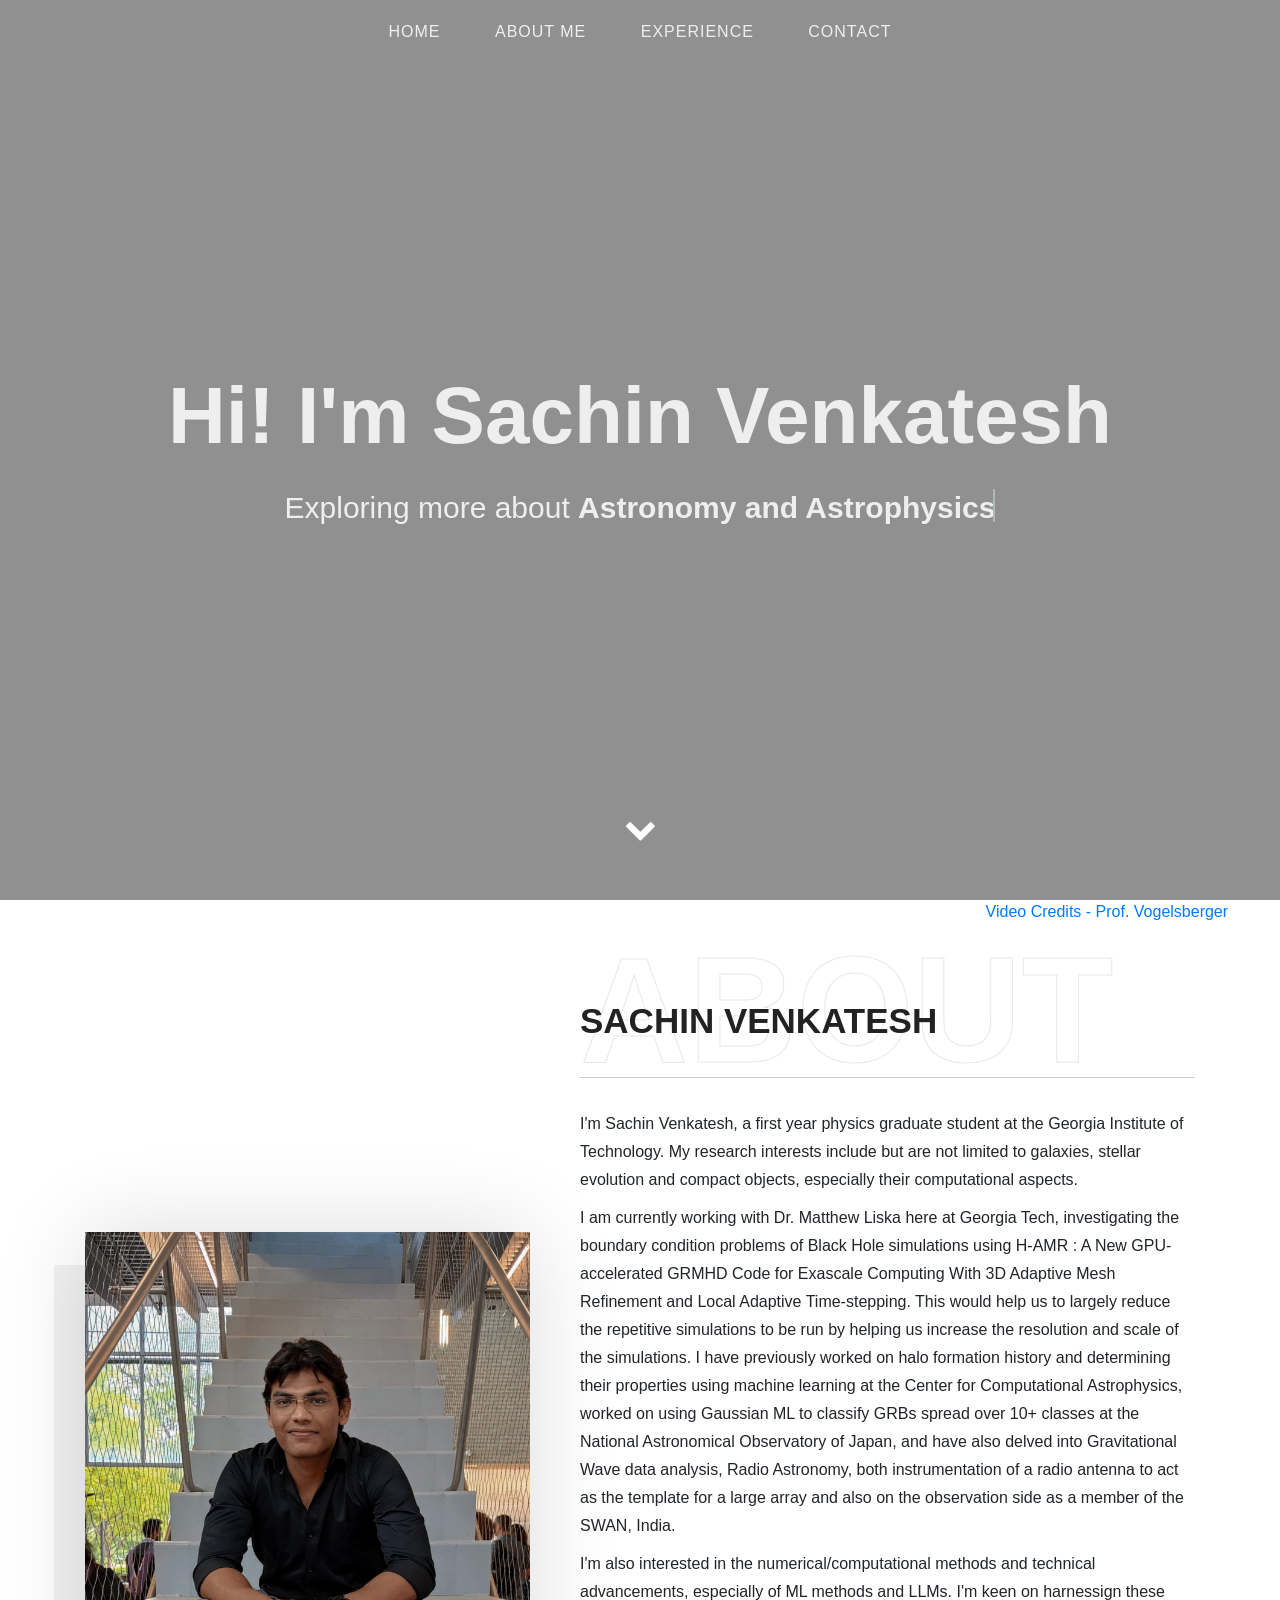
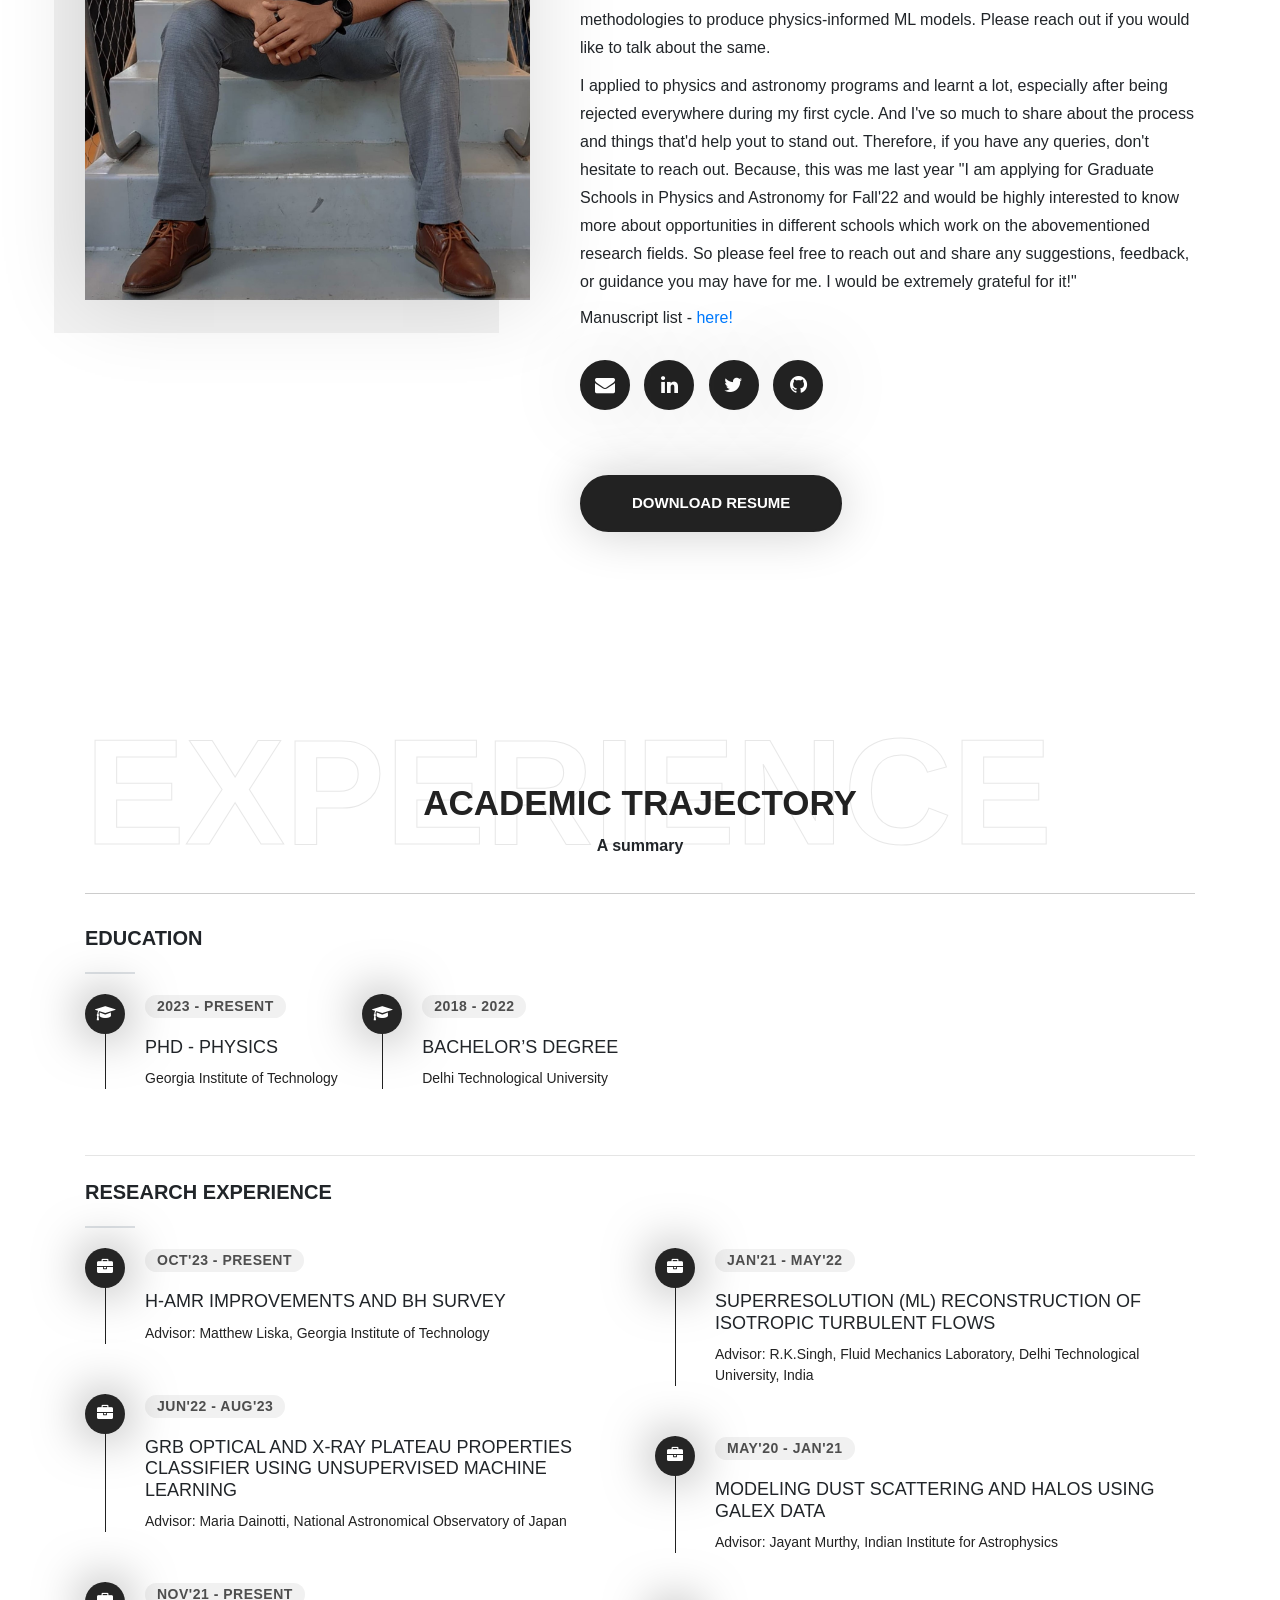
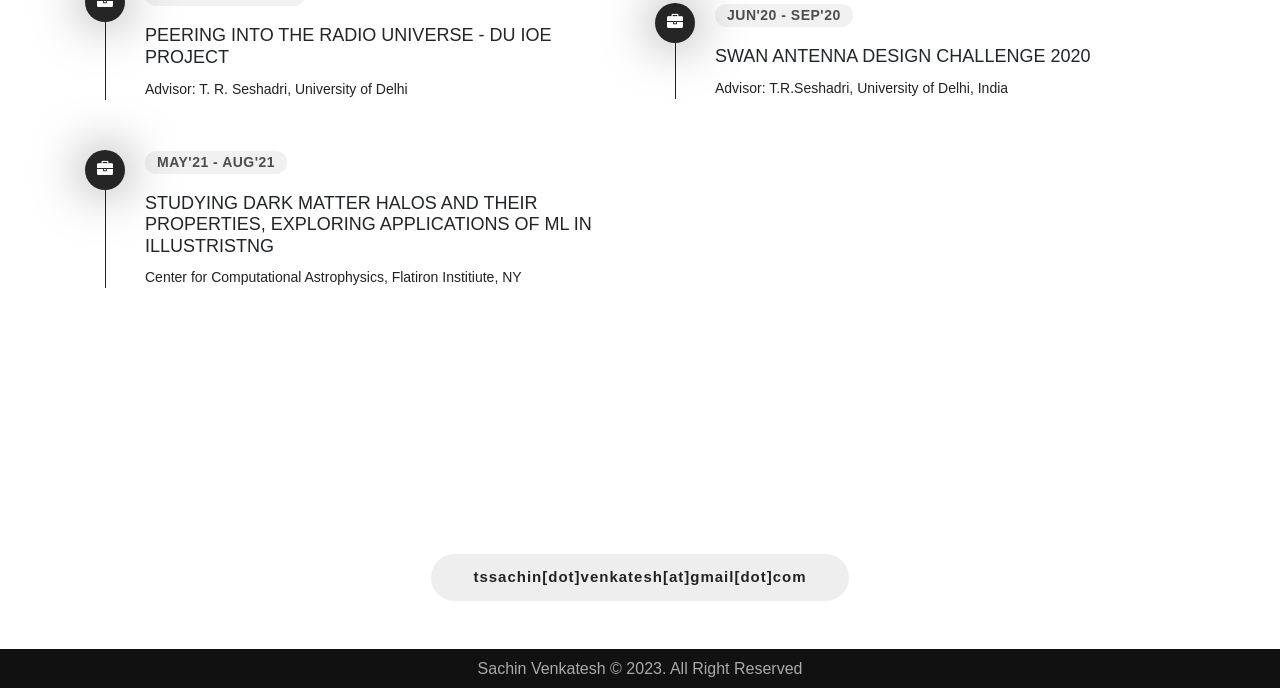
==== index.html @ 9765e3bc "Update index.html" ====
<!DOCTYPE html>
<html>

<head>
    <title>Sachin Venkatesh</title>
    <meta charset="UTF-8">
    <meta name="description" content="">
    <meta name="keywords" content="">
    <meta name="viewport" content="width=device-width, initial-scale=1">

    <!-- Latest compiled and minified CSS -->
    <link rel="stylesheet" href="https://maxcdn.bootstrapcdn.com/bootstrap/4.3.1/css/bootstrap.min.css">

    <!--font-awasome-->
    <link rel="stylesheet" href="https://use.fontawesome.com/releases/v5.2.0/css/all.css">
    <link rel="stylesheet" href="https://cdnjs.cloudflare.com/ajax/libs/font-awesome/4.2.0/css/font-awesome.min.css">


    <!--custom css-->
    <link href="css/style.css" rel="stylesheet" type="text/css">

    <!-- jQuery library -->
    <script src="https://ajax.googleapis.com/ajax/libs/jquery/3.4.1/jquery.min.js"></script>

    <!-- Popper JS -->
    <script src="https://cdnjs.cloudflare.com/ajax/libs/popper.js/1.14.7/umd/popper.min.js"></script>

    <!-- Latest compiled JavaScript -->
    <script src="https://maxcdn.bootstrapcdn.com/bootstrap/4.3.1/js/bootstrap.min.js"></script>
    
    <!-- Youtube Video Background -->
    <link rel="stylesheet" type="text/css" href="jquery.mb.YTPlayer/css/jquery.mb.YTPlayer.min.css" />

    <!--headline js-->
    <script src="js/animated-headline.js"></script>

    <script>
        $(document).ready(function() {
            $(".site-nav-icon").click(function() {
                $(".mob-menu ul").toggle("slow");
            });
        });
    </script>

</head>





<body>


    <!--Home Section Start-->
    <video autoplay loop muted style="position: absolute;height: 100vh;width: 100%;z-index: -100;top: 0%;left: 0%;object-fit: fill;">
        <source src="images/Illustris Simulation of the Universe (w_ music).mp4" type="video/mp4">
        Your browser does not support the video tag.
      </video> 
    <div class="overlay" style="position: absolute;top: 100%;left: 77%">
        <p><a target="_blank" href="https://www.youtube.com/watch?v=NjSFR40SY58&ab_channel=MarkVogelsberger">Video Credits - Prof. Vogelsberger</a></p>
    </div>    
    <section id="home" class="banner">
        <!-- <ul class="circles">
            <li></li>
            <li></li>
            <li></li>
            <li></li>
            <li></li>
            <li></li>
            <li></li>
            <li></li>
            <li></li>
            <li></li>
        </ul> -->


        <div class="container">
            <!--start mobile header-->
                <a class="site-nav-icon"> <i class="fa fa-bars" aria-hidden="true"></i> </a>
                <div class="mob-menu">
                    <ul class="mob-dropmenu">
                        <li> <a href="#">Home</a></li>
                        <li><a href="#about-me">About Me</a></li>
                        <li><a href="#experience">Experience</a></li>
                        <li><a href="#research">Research</a></li>
                        <li><a href="#contact">Contact</a></li>
                    </ul>
                </div>
            <!-- end mobile header -->
            <div class="header-menu">
                <div class="row">
                    <div class="col-md-12">
                        <div class="head-link">
                            <a href="#">Home</a>
                            <a href="#about-me">About Me</a>
                            <a href="#experience">Experience</a>
                            <a href="#contact">Contact</a>
                        </div>
                    </div>
                </div>
            </div>
            <!--Banner Content-->
            <div class="banner-caption">
                <h1>Hi! I'm Sachin Venkatesh</h1>
                <p class="cd-headline clip mt-30">
                    <!-- <span>Lorem Ipsum is simply dummy text of the.</span><br> -->
                    <span class="blc">Exploring more about</span>
                    <span class="cd-words-wrapper">
                        <b class="is-visible">Astronomy and Astrophysics</b>
                        <b>Galaxy Formation and Evolution </b>
                        <b>Stellar nucleosynthesis </b>
                        <b>Machine Learning </b>
                    </span>
                </p>
            </div>
            <div class="arrow bounce">
                <a class="fa fa-chevron-down fa-2x" href="#about-me" data-scroll-nav="1"></a>
            </div>
        </div>

    </section>
    <!--Home Section End-->









    <!--About Section Start-->
    <section class="about" id="about-me">
        <div class="container">
            <div class="row align-items-center">
                <div class="col-lg-5 col-md-6">
                    <!--About Image-->
                    <div class="about-img">
                        <img src="images/sachin.jpeg" alt="Sachin">
                    </div>
                </div>
                <div class="col-lg-7 col-md-6">
                    <!--About Content-->
                    <div class="about-content">

                        <div class="name">
                            <h3>Sachin venkatesh<span class="bg">About</span></h3>
                        </div>
                        <div class="text">
                            <p>I'm Sachin Venkatesh, a first year physics graduate student at the Georgia Institute of Technology. My research interests include but are not limited to galaxies, stellar evolution and
                                compact objects, especially their computational aspects.</p>
                            <p>I am currently working with Dr. Matthew Liska here at Georgia Tech, investigating the boundary condition problems of Black Hole simulations using H-AMR : A New GPU-accelerated GRMHD Code for Exascale Computing With 3D Adaptive Mesh Refinement and Local Adaptive Time-stepping.
                                This would help us to largely reduce the repetitive simulations to be run by helping us increase the resolution and scale of the simulations. I have previously worked on halo formation history and determining their properties using machine learning at the Center for Computational 
                                Astrophysics, worked on using Gaussian ML to classify GRBs spread over 10+ classes at the National Astronomical Observatory of Japan, and have also delved into Gravitational Wave data analysis, Radio Astronomy, both instrumentation of a radio antenna to act as
                                the template for a large array and also on the observation side as a member of the SWAN, India.
                            </a> </p>
                            <p>
                                I'm also interested in the numerical/computational methods and technical advancements, especially of ML methods and LLMs. I'm keen on harnessign these methodologies to produce physics-informed 
                                ML models. Please reach out if you would like to talk about the same.
                            </p>
                            <p>
                                I applied to physics and astronomy programs and learnt a lot, especially after being rejected everywhere during my first cycle. And I've so much to share 
                                about the process and things that'd help yout to stand out. Therefore, if you have any queries, don't hesitate to reach out. Because, this was me last year
                                "I am applying for Graduate Schools in Physics and Astronomy for Fall'22 and would be highly interested to know more about
                                opportunities in different schools which work on the abovementioned research fields. So please feel free to reach out and share
                                any suggestions, feedback, or guidance you may have for me. I would be extremely grateful for it!"
                            </p>
                            </p>
                               Manuscript list - <a target="_blank" href="https://ui.adsabs.harvard.edu/search/q=author%3A%22Sachin%20Venkatesh%2C%20T.%20S.%22&sort=date%20desc%2C%20bibcode%20desc&p_=0">
                                    here! </a>
                            </p>
                        </div>

                        <!--About Social Icons-->
                        <div class="social-icons">
                            <a target="_blank" href="mailto:tssachin.venkatesh@gmail.com"><i class="fa fa-envelope"></i></a>
                            <a target="_blank" href="https://www.linkedin.com/in/sachin-venkatesh/"><i class="fa fa-linkedin"></i></a>
                            <a target="_blank" href="https://twitter.com/centarsirius"><i class="fa fa-twitter"></i></a>
                            <a target="_blank" href="https://github.com/centarsirius"><i class="fa fa-github"></i></a>
                        </div>
                        <span class="about-button">
                            <a class="main-btn" href="cv/Sachin_GT_resume.pdf" target="_blank">Download Resume</a>
                        </span>
                    </div>
                </div>
            </div>
        </div>
    </section>
    <!--About Section End-->










    <!---------------START My Resume---------------->
    <section class="resume" id="experience">
        <div class="container">
            <div class="row">
                <div class="col-12 text-center">
                    <div class="name">
                        <h3>Academic trajectory<span class="bg">EXPERIENCE</span></h3>
                        <span>A summary</span>
                    </div>
                </div>
                <div class="col-lg-12">
                    <div class="resume-box">
                        <h2>EDUCATION</h2>
                        <span class="border"></span>
                        <ul>
                             <li>
                                <div class="icon">
                                    <i class="fa fa-graduation-cap"></i>
                                </div>
                                <span class="time open-sans-font text-uppercase">2023 - Present</span>
                                <h5 class="poppins-font text-uppercase">PhD - Physics
                                    <!-- <span class="place open-sans-font">Videohive</span> -->
                                </h5>
                                <p class="open-sans-font"> Georgia Institute of Technology
                                </p>    
                             </li>
                             <li>                                 
                                <div class="icon">
                                    <i class="fa fa-graduation-cap"></i>
                                </div>
                                <span class="time open-sans-font text-uppercase">2018 - 2022</span>
                                <h5 class="poppins-font text-uppercase">Bachelor’s Degree
                                    <!-- <span class="place open-sans-font">Videohive</span> -->
                                </h5>
                                <p class="open-sans-font"> Delhi Technological University
                                </p>
                            </li>
                        </ul>
                    </div>
                </div>

                <div class="col-lg-12">
                    <hr>
                    <div class="resume-box mt-4">
                        <h2>RESEARCH EXPERIENCE</h2>
                        <span class="border"></span>
                        <div class="row">
                            <div class="col-md-6">
                                <ul>
                                    <li>
                                        <div class="icon">
                                            <i class="fa fa-briefcase"></i>
                                        </div>
                                        <span class="time open-sans-font text-uppercase">Oct'23 - Present </span>
                                        <h5 class="poppins-font text-uppercase"> H-AMR improvements and BH survey
                                        </h5>
                                        <p class="open-sans-font">Advisor: Matthew Liska, Georgia Institute of Technology
                                        </p>
                                    </li>
                                    <li>
                                        <div class="icon">
                                            <i class="fa fa-briefcase"></i>
                                        </div>
                                        <span class="time open-sans-font text-uppercase">Jun'22 - Aug'23 </span>
                                        <h5 class="poppins-font text-uppercase">GRB Optical and X-ray Plateau Properties Classifier Using Unsupervised Machine Learning
                                        </h5>
                                        <p class="open-sans-font">Advisor: Maria Dainotti, National Astronomical Observatory of Japan
                                        </p>
                                    </li>
                                    <li>
                                        <div class="icon">
                                            <i class="fa fa-briefcase"></i>
                                        </div>
                                        <span class="time open-sans-font text-uppercase">Nov'21 - Present </span>
                                        <h5 class="poppins-font text-uppercase">Peering into the Radio Universe - DU IoE project 
                                        </h5>
                                        <p class="open-sans-font">Advisor: T. R. Seshadri, University of Delhi 
                                        </p>
                                    </li>                                                                    
                                    <li>                                        
                                        <div class="icon">
                                            <i class="fa fa-briefcase"></i>
                                        </div>
                                        <span class="time open-sans-font text-uppercase">May'21 - Aug'21 </span>
                                        <h5 class="poppins-font text-uppercase">Studying dark matter halos and their properties, exploring applications of ML in IllustrisTNG
                                        </h5>
                                        <p class="open-sans-font">Center for Computational Astrophysics, Flatiron Institiute, NY    
                                        </p>
                                    </li>                                  
                            </div>
                            <div class="col-md-6">
                                <ul>
                                    <li>
                                        <div class="icon">
                                            <i class="fa fa-briefcase"></i>
                                        </div>
                                        <span class="time open-sans-font text-uppercase">Jan'21 - May'22
                                        </span>
                                        <h5 class="poppins-font text-uppercase">Superresolution (ML) reconstruction of Isotropic turbulent flows
                                        </h5>
                                        <p class="open-sans-font">Advisor: R.K.Singh, Fluid Mechanics Laboratory, Delhi Technological University, India
                                        </p>
                                    </li>                                      
                                    <li>
                                        <div class="icon">
                                            <i class="fa fa-briefcase"></i>
                                        </div>
                                        <span class="time open-sans-font text-uppercase">May'20 - Jan'21
                                        </span>
                                        <h5 class="poppins-font text-uppercase">Modeling dust scattering and halos using GALEX data
                                        </h5>
                                        <p class="open-sans-font">Advisor: Jayant Murthy, Indian Institute for Astrophysics
                                        </p>
                                    </li>
                                    <li>
                                        <div class="icon">
                                            <i class="fa fa-briefcase"></i>
                                        </div>
                                        <span class="time open-sans-font text-uppercase">Jun'20 - Sep'20

                                        </span>
                                        <h5 class="poppins-font text-uppercase">SWAN Antenna Design Challenge 2020
                                        </h5>
                                        <p class="open-sans-font">Advisor: T.R.Seshadri, University of Delhi, India
                                        </p>
                                    </li>
                                </ul>
                            </div>
                        </div>


                    </div>
                </div>
            </div>
        </div>
    </section>
    <!---------------END My Resume---------------->







    <!---------------START contact---------------->
    <section class="contact" id="contact">
        <div class="container">
            <div class="row">
                <div class="col-lg-12">
                    <div class="freelance">
                        <h2>Please feel free to reach out to me</h2>
                        <!-- <p>Pleasure in the job puts perfection in the work</p> -->
                        <a target="_blank" href="mailto:tssachin.venkatesh@gmail.com" class="contact-btn">tssachin[dot]venkatesh[at]gmail[dot]com</a>
                    </div>
                </div>
            </div>
        </div>
    </section>
    <!---------------END contact---------------->




    <div class="tagline">
        <div class="container">
            <h6>Sachin Venkatesh © 2023. All Right Reserved</h6>
        </div>
    </div>







</body>

</html>
---- css/style.css ----
body {
    margin: 0;
    padding: 0;
    -webkit-box-sizing: border-box;
    box-sizing: border-box
}

html {
    scroll-behavior: smooth
}

a,
body,
h1,
h2,
h3,
h4,
h5,
h6,
html,
li,
p,
ul {
    margin: 0;
    padding: 0
}


:root {
    --primary-color: #222222;
    --secondary-color: #eeeeee;
}






.site-nav-icon i {
    color: #fff
}
.mob-menu {
    display: block;
    z-index: 99;
    position: absolute;
    width: 100%;
}
.mob-menu ul {
    margin: 0;
    width: 100%;
    text-align: center;
    position: absolute;
    top: 108px;
    right: 0;
    z-index: 9
}

.mob-menu ul li:nth-child(odd) {
    background: var(--primary-color);
}

.mob-menu ul li:nth-child(even) {
    background: var(--primary-color);
}

.mob-menu ul li:last-child {
    border-bottom: none
}

.mob-menu ul li {
    list-style-type: none;
    display: block;
    width: 100%;
    border-bottom: 1px solid #000;
}

.mob-menu ul li a {
    color: var(--secondary-color);
    font-size: 16px;
     padding: 15px 0;
    text-transform: uppercase;
    letter-spacing: 1px;
    text-decoration: none;
    display: block;
}

.site-nav-icon {
    display: none
}

.mob-dropmenu {
    display: none
}


@media only screen and (max-width:767px) {
    .site-nav-icon {
        display: block;
        float: right;
        margin: 20px 0;
        cursor: pointer;
        font-size: 24px;
        z-index: 99999;
        position: absolute;
        right: 20px;
        top: 20px;
    }
    .header-menu {
        display:none
    }
    .site-background .name {
        position:absolute;
        top:-250px
    }
    #typed, .typed-cursor {
        font-size:20px!important
    }
    .tagline h6 {
        font-size:10px
    }
}







#particles-js {
    height: 100%;
    background-color: transparent;
    z-index: 9;
    position: relative
}

.banner .header-menu {
    text-align: center;
    margin-top: 20px;
    position: relative;
    z-index: 9
}

.banner .head-link a {
    color: var(--secondary-color);
    font-size: 16px;
    display: inline-block;
    margin-left: 50px;
    text-decoration: none;
    letter-spacing: 1px;
    text-transform: uppercase;
    -webkit-transition: .5s;
    -o-transition: .5s;
    transition: .5s
}

.banner .head-link a:first-child {
    margin-left: 0
}

.banner {
    width: 100%;
    background-size: cover;
    background-repeat: no-repeat;
    position: relative;
    overflow: hidden;
    background-image: url(../images/creative2-banner-bg2.jpg);
    height: 100vh;
    background-position: center;
    background-attachment: fixed
}

.banner:after {
    content: " ";
    position: absolute;
    top: 0;
    bottom: 0;
    left: 0;
    right: 0;
    background-color: var(--primary-color);
    z-index: 2;
    opacity: .5
}

.banner .banner-caption {
    color: var(--secondary-color);
    z-index: 11;
    width: 90%;
    position: absolute;
    top: 50%;
    left: 50%;
    -webkit-transform: translate(-50%, -50%);
    -ms-transform: translate(-50%, -50%);
    transform: translate(-50%, -50%);
    text-align: center
}

.banner .banner-caption h1 {
    font-size: 80px;
    font-weight: 900;
    color: var(--secondary-color);
}

.banner .banner-caption h1 span {
    -webkit-text-stroke: 2px var(--secondary-color);
    color: transparent;
    letter-spacing: 1px
}

.banner .banner-caption p {
    font-size: 30px;
    color: var(--secondary-color);
    margin-top: 20px
}

.cd-headline {
    font-size: 3rem;
    line-height: 1.2
}

.cd-words-wrapper {
    display: inline-block;
    position: relative;
    text-align: left
}

.cd-words-wrapper b {
    display: inline-block;
    position: absolute;
    white-space: nowrap;
    left: 0;
    top: 0
}

.cd-words-wrapper b.is-visible {
    position: relative
}

.no-js .cd-words-wrapper b {
    opacity: 0
}

.no-js .cd-words-wrapper b.is-visible {
    opacity: 1
}

.cd-headline.clip span {
    display: inline-block;
    padding: .2em 0
}

.cd-headline.clip .cd-words-wrapper {
    overflow: hidden;
    vertical-align: top;
    margin: 0 auto;
}

.cd-headline.clip .cd-words-wrapper::after {
    content: '';
    position: absolute;
    top: 10%;
    right: 0;
    width: 2px;
    height: 70%;
    background-color: #aebcb9
}

.cd-headline.clip b {
    opacity: 0
}

.cd-headline b.is-visible {
    opacity: 1;
    font-weight: 700
}

.arrow {
    position: absolute;
    bottom: 10vh;
    z-index: 20;
    position: absolute;
    bottom: 4%;
    left: 50%;
    -webkit-transform: translate(-50%, -50%);
    -ms-transform: translate(-50%, -50%);
    transform: translate(-50%, -50%)
}

.arrow a {
    color: #fff;
    text-decoration: none
}

.bounce {
    -webkit-animation: bounce 2s infinite;
    animation: bounce 2s infinite
}

@-webkit-keyframes bounce {

    0%,
    100%,
    20%,
    50%,
    80% {
        -webkit-transform: translateY(0);
        transform: translateY(0)
    }

    40% {
        -webkit-transform: translateY(-30px);
        transform: translateY(-30px)
    }

    60% {
        -webkit-transform: translateY(-15px);
        transform: translateY(-15px)
    }
}

@keyframes bounce {

    0%,
    100%,
    20%,
    50%,
    80% {
        -webkit-transform: translateY(0);
        transform: translateY(0)
    }

    40% {
        -webkit-transform: translateY(-30px);
        transform: translateY(-30px)
    }

    60% {
        -webkit-transform: translateY(-15px);
        transform: translateY(-15px)
    }
}

@media screen and (max-width:768px) {
    .banner .head-link a {
        font-size: 14px;
        margin-left: 20px;
        margin-bottom: 15px
    }

    .banner .banner-caption h1 {
        font-size: 40px;
        font-weight: 600
    }
     .banner .banner-caption h1 span{
        display: block;
    }

    .banner .banner-caption h1 span {
        -webkit-text-stroke: 1px var(--secondary-color);
    }

    .cd-headline.clip span {
        display: block
    }

    .banner .banner-caption p {
        font-size: 15px
    }
}

section.about .name {
    width: 100%;
    float: left;
    border-bottom: 1px solid rgba(0, 0, 0, .2);
    padding-bottom: 35px;
    margin-bottom: 32px
}

section.about .name h3 {
    text-transform: uppercase;
    font-weight: 900;
    font-size: 35px;
    position: relative;
    color: var(--primary-color);
}

section.about .name h3 .bg {
    position: absolute;
    left: 0;
    top: 0;
    color: transparent;
    font-size: 150px;
    font-weight: 900;
    opacity: .1;
    line-height: 0;
    -webkit-text-stroke: 1px var(--primary-color);
    -webkit-user-select: none
}

section.about .name span {
    font-weight: 600;
    display: inline-block;
    padding-top: 10px
}

section.about .right .text {
    width: 100%;
    margin-bottom: 18px
}

section.about .right .text p {
    margin-bottom: 12px
}

section.about {
    padding: 100px 0 150px 0
}

section.about .about-img {
    position: relative
}

section.about .about-img::before {
    content: "";
    background-color: #f2f2f2;
    width: 100%;
    height: 100%;
    position: absolute;
    bottom: -5%;
    left: -7%;
    z-index: 0
}

section.about .about-img img {
    position: relative;
    width: 100%;
    z-index: 1;
    -webkit-box-shadow: 0 0 85px 0 rgba(0, 0, 0, .14);
    box-shadow: 0 0 85px 0 rgba(0, 0, 0, .14);
    /* -webkit-animation: MoveUpDown 5s linear infinite;
    animation: MoveUpDown 5s linear infinite */
}

/* @-webkit-keyframes MoveUpDown {

    0%,
    100% {
        bottom: 0
    }

    50% {
        bottom: 20px
    }
}

@keyframes MoveUpDown {

    0%,
    100% {
        bottom: 0
    }

    50% {
        bottom: 20px
    }
} */

section.about .about-content {
    margin-left: 20px
}

section.about .about-content p {
    line-height: 28px;
    margin-bottom: 10px
}

section.about .about-content .social-icons {
    margin-top: 30px
}

section.about .about-content .social-icons a {
    display: -webkit-inline-box;
    display: -ms-inline-flexbox;
    display: inline-flex;
    font-size: 20px;
    line-height: 26px;
    text-align: center;
    margin-right: 10px;
    background-color: var(--primary-color);
    border-radius: 50%;
    border: 2px solid var(--primary-color);
    width: 50px;
    height: 50px;
    -webkit-transition: .2s all ease;
    -o-transition: .2s all ease;
    transition: .2s all ease;
    -webkit-box-shadow: 0 0 85px 0 rgba(0, 0, 0, .14);
    box-shadow: 0 0 85px 0 rgba(0, 0, 0, .14);
    -webkit-box-pack: center;
    -ms-flex-pack: center;
    justify-content: center;
    -webkit-box-align: center;
    -ms-flex-align: center;
    align-items: center;
    text-decoration: none
}

section.about .about-content .social-icons a .fa {
    color: #fff;
    -webkit-transition: .2s all ease;
    -o-transition: .2s all ease;
    transition: .2s all ease
}

section.about .about-content .social-icons a:hover {
    border: 2px solid var(--primary-color);
    background: 0 0;
    line-height: 26px
}

section.about .about-content .social-icons a:hover .fa {
    color: #222
}

section.about .about-content .about-button {
    margin-top: 45px;
    display: block
}

section.about .main-btn {
    display: inline-block;
    background-color: var(--primary-color);
    padding: 15px 50px;
    border: 2px solid var(--primary-color);
    color: #fff;
    text-transform: uppercase;
    font-size: 15px;
    border-radius: 50px;
    font-weight: 600;
    cursor: pointer;
    margin-top: 20px;
    text-decoration: none;
    -webkit-transition: .5s;
    -o-transition: .5s;
    transition: .5s;
    -webkit-box-shadow: 0 0 50px 0 rgba(0, 0, 0, .2);
    box-shadow: 0 0 50px 0 rgba(0, 0, 0, .2)
}

section.about .main-btn:hover {
    color: var(--primary-color);
    border: 2px solid var(--primary-color);
    background-color: #fff;
    margin-left: 5px;
    -webkit-box-shadow: none;
    box-shadow: none
}

@media screen and (max-width:768px) {
    section.about .name h3 .bg {
        display: none
    }

    section.about .about-content {
        margin-left: 0;
        margin-top: 70px
    }

    section.about {
        padding: 100px 0 0 0
    }
}

section.resume {
    padding: 100px 0
}

section.resume .name {
    width: 100%;
    float: left;
    border-bottom: 1px solid rgba(0, 0, 0, .2);
    padding-bottom: 35px;
    margin-bottom: 32px
}

section.resume .name h3 {
    text-transform: uppercase;
    font-weight: 900;
    font-size: 35px;
    position: relative;
    color: var(--primary-color);
}

section.resume .name h3 .bg {
    position: absolute;
    left: 0;
    top: 0;
    color: transparent;
    font-size: 150px;
    font-weight: 900;
    opacity: .1;
    line-height: 0;
    -webkit-text-stroke: 1px var(--primary-color);
    -webkit-user-select: none
}

section.resume .name span {
    font-weight: 600;
    display: inline-block;
    padding-top: 10px
}

.resume .resume-box h2 {
    font-weight: 600;
    display: inline-block;
    font-size: 20px
}

.resume .resume-box .border {
    display: block;
    width: 50px;
    height: 2px;
    background-color: var(--primary-color);
    margin: 20px 0
}

.resume .resume-box ul {
    margin: 0;
    padding: 0;
    list-style: none
}

.resume .resume-box li {
    position: relative;
    padding: 0 20px 0 60px;
    margin: 0 0 50px;
    display: inline-block
}

.resume .resume-box li:after {
    content: "";
    position: absolute;
    top: 0;
    left: 20px;
    bottom: 0;
    border-left: 1px solid var(--primary-color);
}

.resume .resume-box .icon {
    width: 40px;
    height: 40px;
    position: absolute;
    left: 0;
    right: 0;
    line-height: 40px;
    text-align: center;
    z-index: 1;
    border-radius: 50%;
    color: #fff;
    background-color: #252525;
    -webkit-box-shadow: 0 0 50px 0 rgba(0, 0, 0, .5);
    box-shadow: 0 0 50px 0 rgba(0, 0, 0, .5)
}

.resume .resume-box .time {
    color: var(--primary-color);
    font-size: 14px;
    padding: 1px 12px;
    display: inline-block;
    margin-bottom: 12px;
    border-radius: 20px;
    font-weight: 600;
    background-color: var(--secondary-color);
    opacity: .8;
    letter-spacing: .5px
}

.resume .resume-box h5 {
    font-size: 18px;
    margin: 7px 0 10px
}

.resume .resume-box p {
    margin: 0;
    color: var(--primary-color);
    font-size: 14px
}

.resume .resume-box .place {
    opacity: .8;
    font-weight: 600;
    font-size: 15px;
    position: relative;
    padding-left: 26px
}

.resume .resume-box .place:before {
    position: absolute;
    content: '';
    width: 10px;
    height: 2px;
    background-color: #fff;
    left: 7px;
    top: 9px;
    opacity: .8
}

@media screen and (max-width:768px) {
    section.resume .name h3 .bg {
        display: none
    }

    section.resume .name h3 {
        font-size: 20px
    }

    section.resume {
        padding: 70px 0
    }
}

section.research {
    padding: 150px 0 100px 0
}

section.research a {
    text-decoration: none
}

section.research .name {
    width: 100%;
    float: left;
    border-bottom: 1px solid rgba(0, 0, 0, .2);
    padding-bottom: 35px;
    margin-bottom: 32px
}

section.research .name h3 {
    text-transform: uppercase;
    font-weight: 900;
    font-size: 35px;
    position: relative;
    color: var(--primary-color);
}

section.research .name h3 .bg {
    position: absolute;
    left: 0;
    top: 0;
    color: transparent;
    font-size: 150px;
    font-weight: 900;
    opacity: .1;
    line-height: 0;
    -webkit-text-stroke: 1px var(--primary-color);
    -webkit-user-select: none
}

section.research .name span {
    font-weight: 600;
    display: inline-block;
    padding-top: 10px
}

section.research .research-box {
    -webkit-box-shadow: 0 0 10px 0 rgba(0, 0, 0, .14);
    box-shadow: 0 0 10px 0 rgba(0, 0, 0, .14);
    border-radius: 10px;
    margin-bottom: 25px;
    -webkit-transition: .5s;
    -o-transition: .5s;
    transition: .5s;
    border: 1px solid #fff
}

section.research .research-box:hover {
    -webkit-box-shadow: none;
    box-shadow: none;
    border: 1px solid var(--primary-color);
    -webkit-transition: .5s;
    -o-transition: .5s;
    transition: .5s
}

section.research .research-box .details {
    border-top: 1px solid var(--secondary-color);
    padding: 20px
}

section.research .research-box .image {
    padding: 10px;
    text-align: center
}

section.research .research-box .image img {
    height: 200px
}

section.research .research-box .title {
    margin: 0;
    font-size: 16px;
    font-weight: 600;
    margin-bottom: 10px;
    color: #fff;
    line-height: 1.4;
    overflow: hidden;
    -o-text-overflow: ellipsis;
    text-overflow: ellipsis;
    display: -webkit-box;
    -webkit-line-clamp: 2;
    -webkit-box-orient: vertical;
    padding: 10px 20px;
    border-bottom: 1px solid var(--secondary-color);
    background-color: var(--primary-color);
    border-radius: 10px 10px 0 0
}

section.research .research-box .details p {
    font-size: 14px;
    color: var(--primary-color);
}

section.research .research-box .details .read-btn {
    margin-top: 20px
}

section.research .research-box .details .read-btn a {
    text-decoration: none;
    color: var(--primary-color);
    position: relative;
    display: inline-block;
    padding-left: 0;
    -webkit-transition: all .3s ease;
    -o-transition: all .3s ease;
    transition: all .3s ease
}

section.research .research-box .details .read-btn a:hover {
    padding-left: 45px
}

section.research .research-box .details .read-btn a:before {
    position: absolute;
    content: "";
    width: 0;
    height: 1px;
    background-color: var(--primary-color);
    left: 0;
    top: 50%;
    -webkit-transform: translateY(-50%);
    -ms-transform: translateY(-50%);
    transform: translateY(-50%);
    -webkit-transition: all .3s ease;
    -o-transition: all .3s ease;
    transition: all .3s ease
}

section.research .research-box .details .read-btn a:hover:before {
    width: 35px
}

section.research .research-button .main-btn {
    display: inline-block;
    background-color: var(--primary-color);
    padding: 15px 50px;
    border: 2px solid var(--primary-color);
    color: #fff;
    text-transform: uppercase;
    font-size: 15px;
    border-radius: 50px;
    font-weight: 600;
    cursor: pointer;
    margin-top: 20px;
    text-decoration: none;
    -webkit-transition: .5s;
    -o-transition: .5s;
    transition: .5s;
    -webkit-box-shadow: 0 0 85px 0 rgba(0, 0, 0, .14);
    box-shadow: 0 0 85px 0 rgba(0, 0, 0, .14)
}

@media screen and (max-width:768px) {
    section.research .name h3 .bg {
        display: none
    }

    section.research .name h3 {
        font-size: 20px
    }

    section.research {
        padding: 70px 0
    }
}

.contact {
    padding: 3em 0;
    text-align: center;
    background: var(--primary-color);
    background: url(../images/creative2-banner-bg.jpg);
    background-attachment: fixed;
    background-position: center;
    background-repeat: no-repeat;
    background-size: cover
}

.contact h2 {
    color: #fff;
    font-size: 40px;
    font-weight: 900
}

.contact h2 span {
    color: #aaa
}

.contact .contact-btn {
    display: inline-block;
    background-color: var(--secondary-color);
    padding: 10px 40px;
    border: 2px solid var(--secondary-color);
    color: #222;
    -webkit-transition: .2s background-color ease;
    -o-transition: .2s background-color ease;
    transition: .2s background-color ease;
    font-size: 15px;
    font-weight: 600;
    cursor: pointer;
    margin-top: 20px;
    text-decoration: none;
    -webkit-transition: .5s;
    -o-transition: .5s;
    transition: .5s;
    letter-spacing: 1px;
    border-radius: 50px
}

@media screen and (max-width:768px) {
    .contact h2 {
        font-size: 30px
    }
}

.tagline {
    background-color: #111;
    padding: 10px 0;
    text-align: center;
    color: #aaa
}
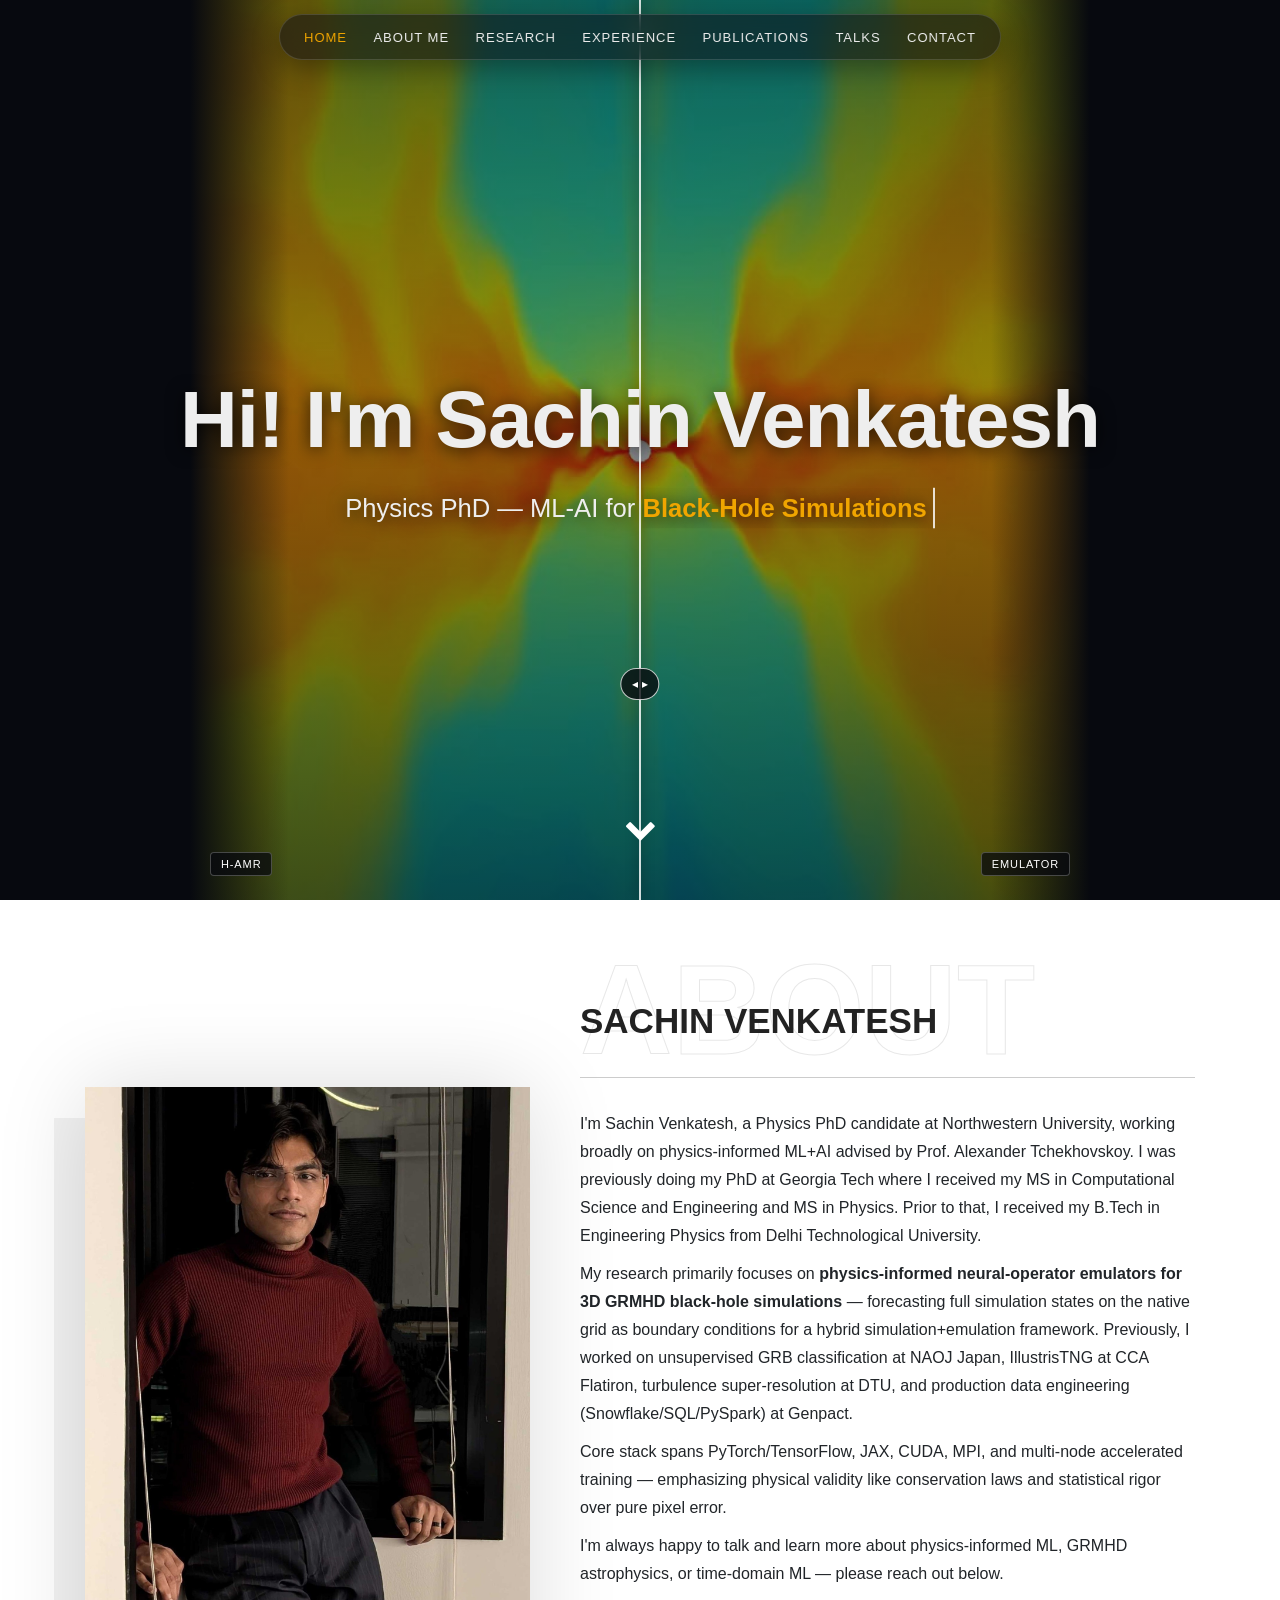
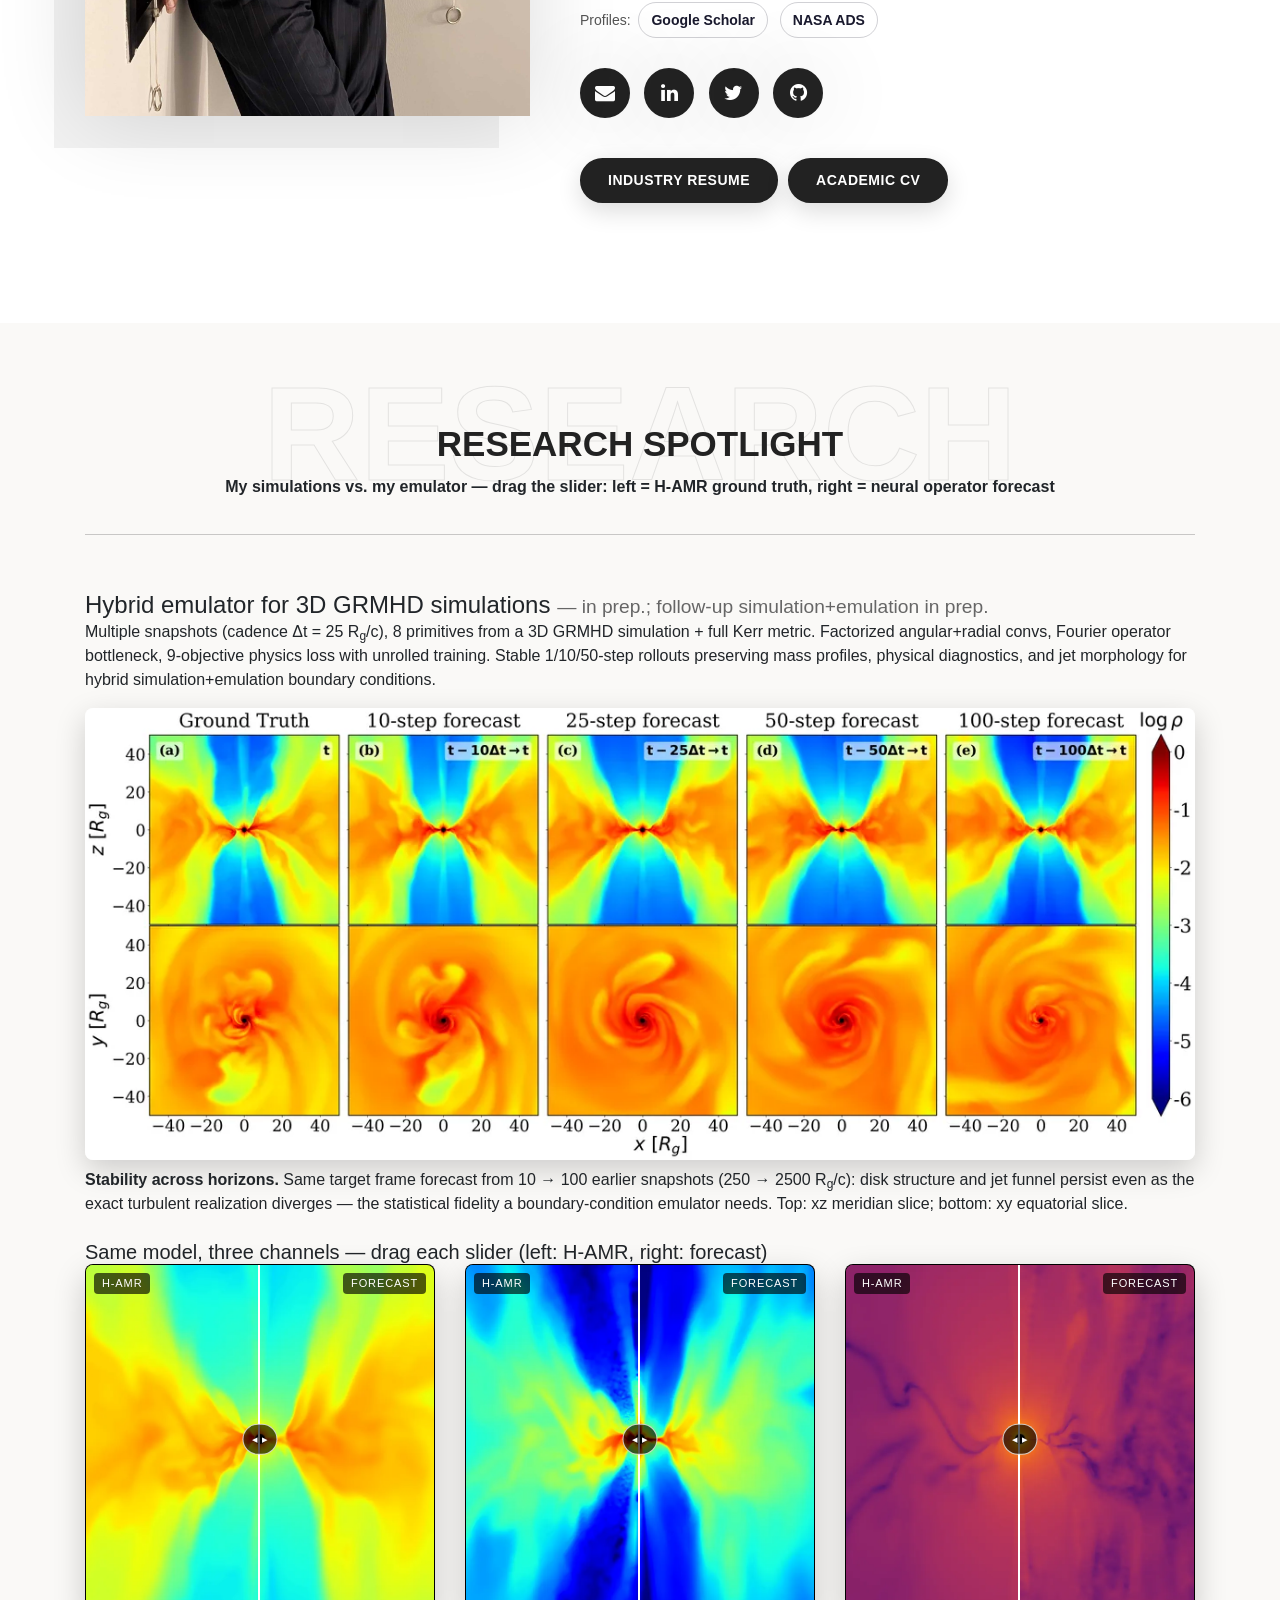
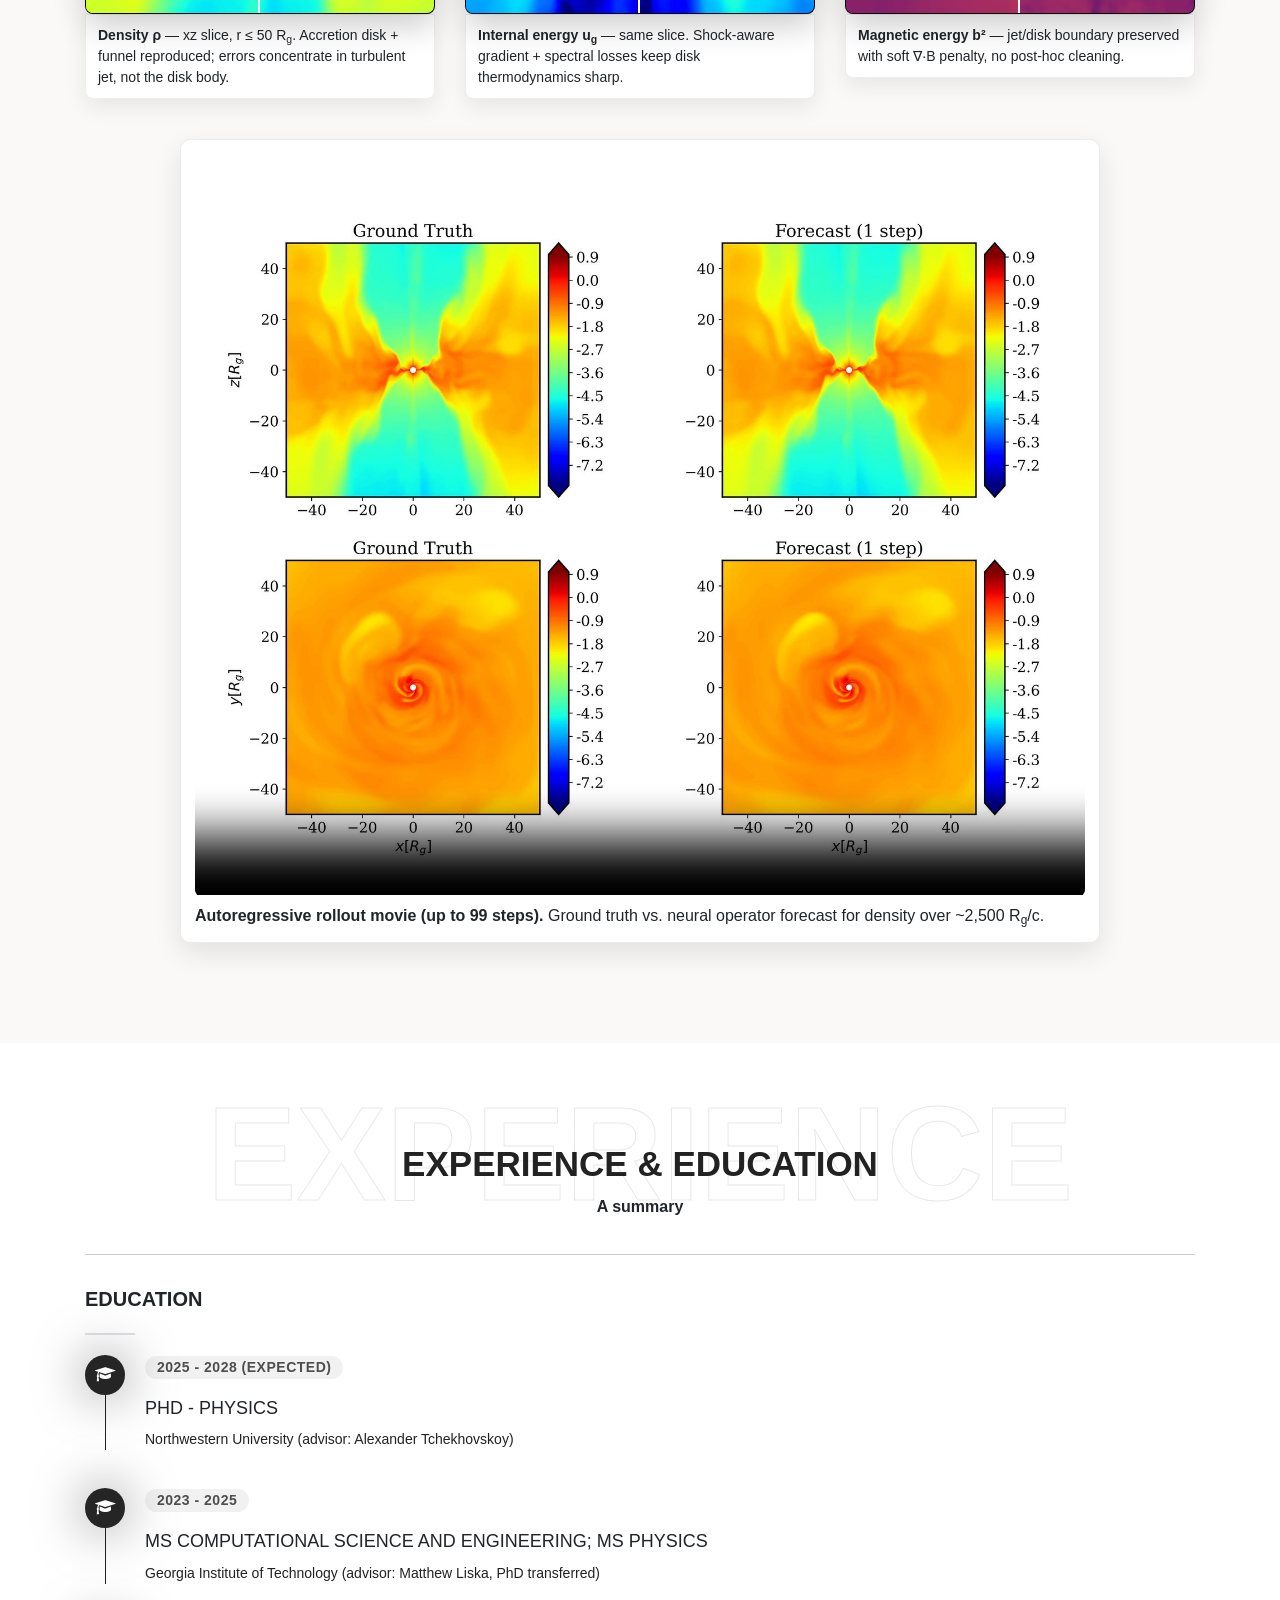
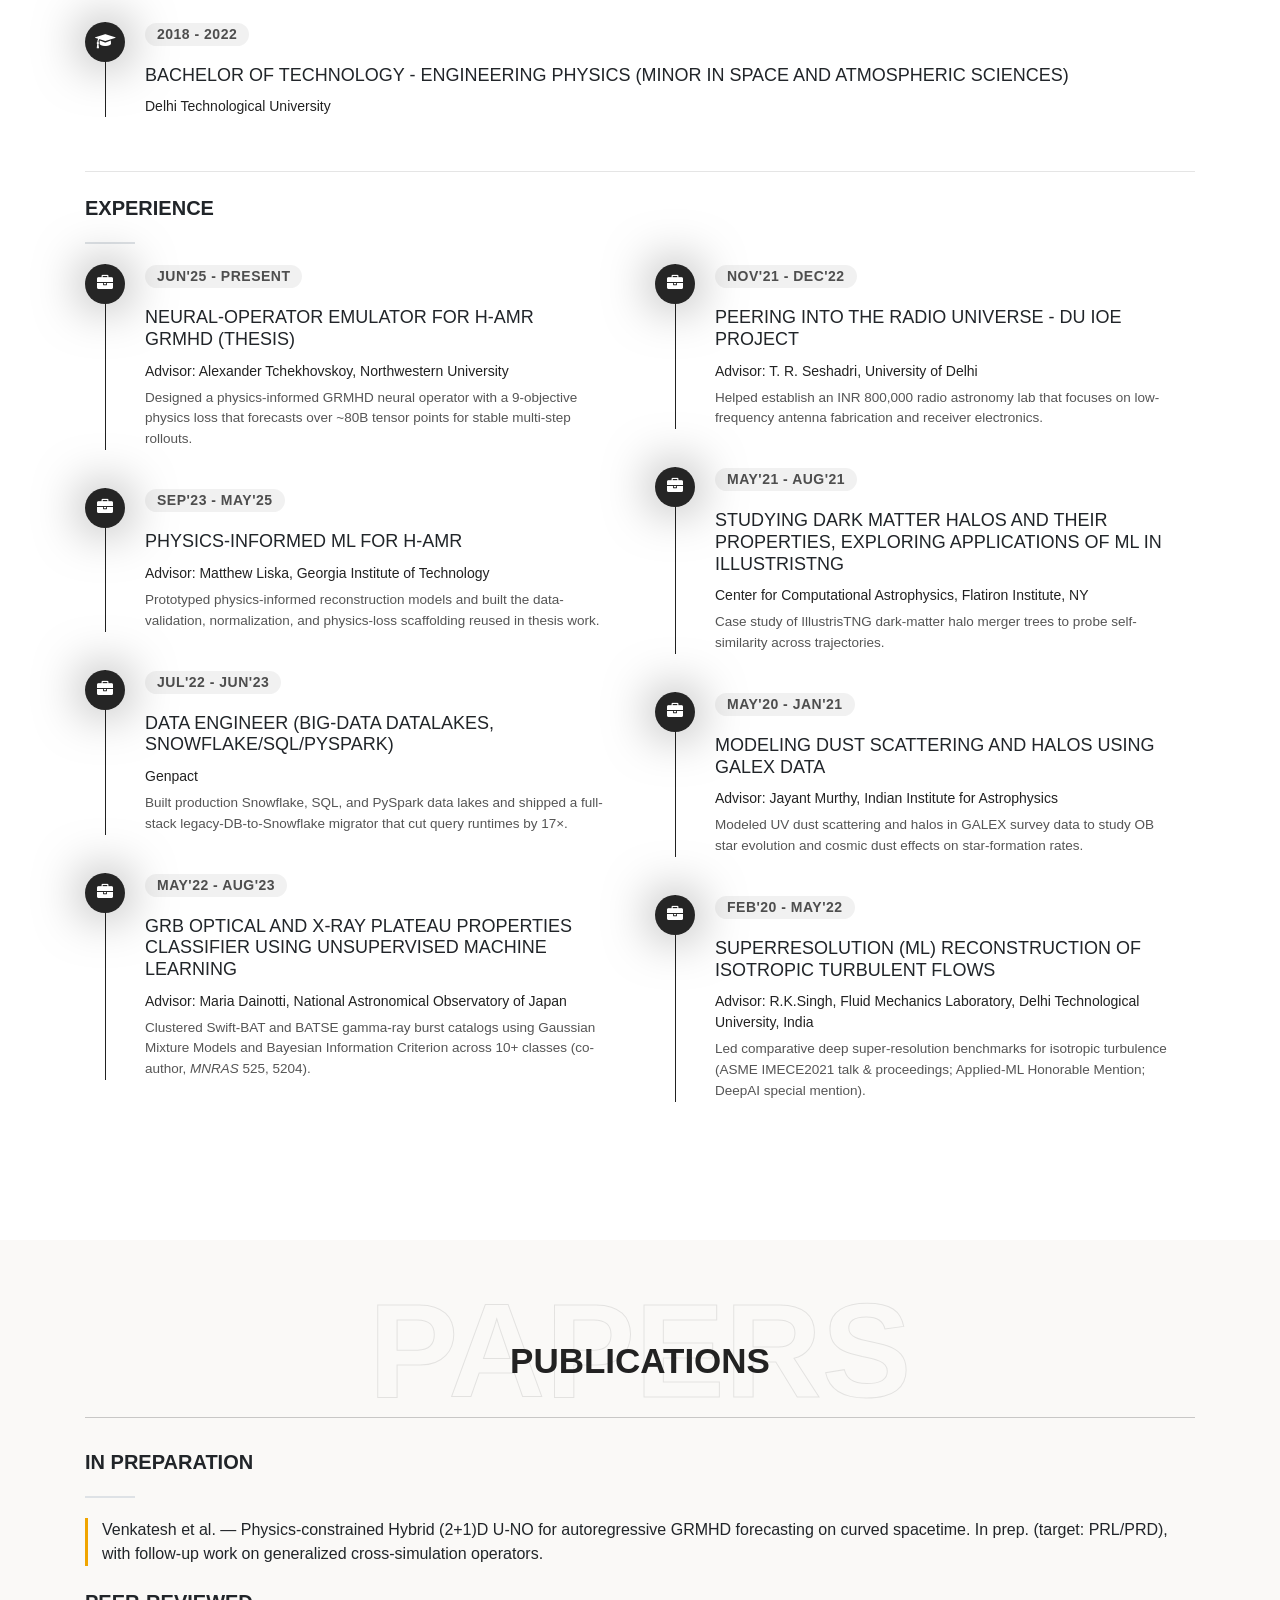
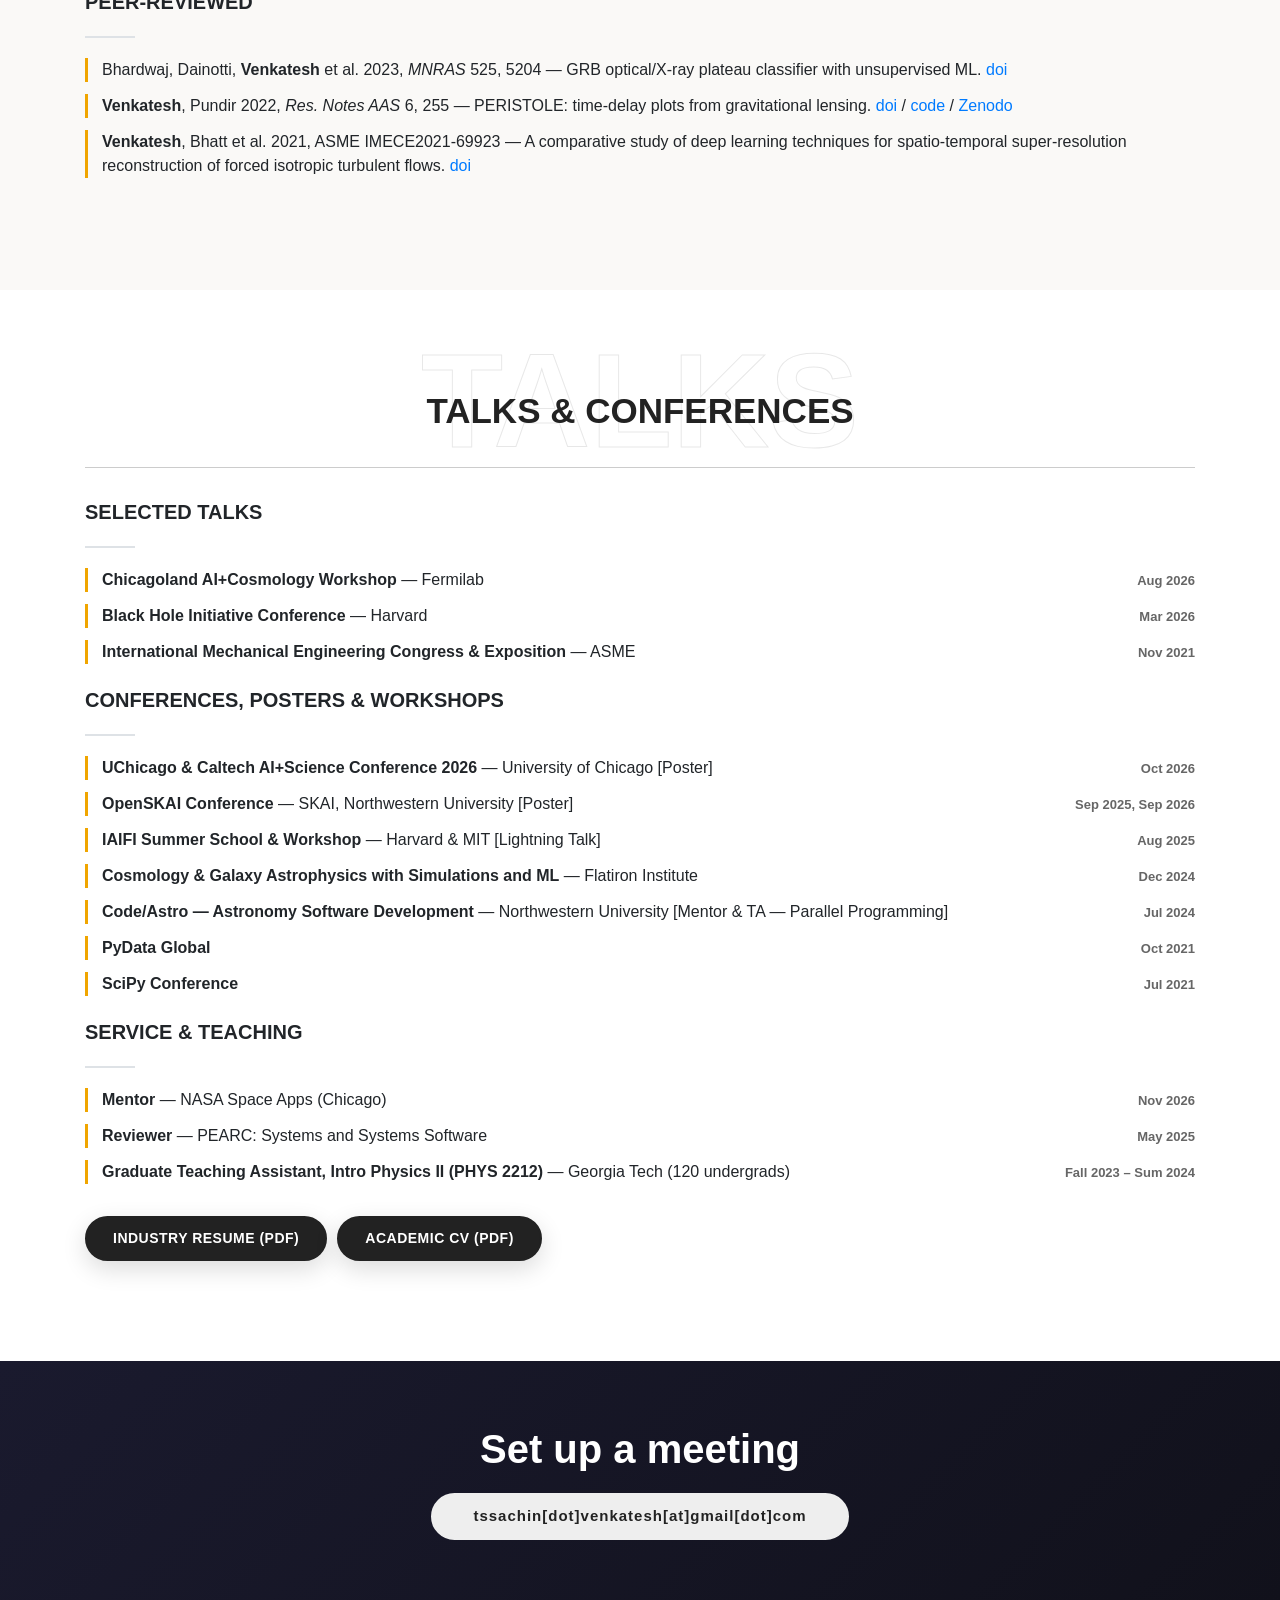
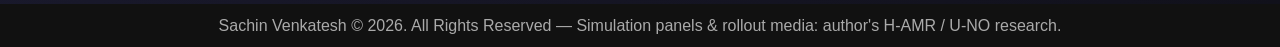
==== commit dbb9183e: "Update index.html" ====
--- a/index.html
+++ b/index.html
@@ -2,10 +2,10 @@
 <html>
 
 <head>
-    <title>Sachin Venkatesh</title>
+    <title>Sachin Venkatesh — Physics PhD, AI for Black-Hole Simulations</title>
     <meta charset="UTF-8">
-    <meta name="description" content="">
-    <meta name="keywords" content="">
+    <meta name="description" content="Sachin Venkatesh, Physics PhD candidate at Northwestern working on physics-constrained neural operators for H-AMR GRMHD black-hole simulations. AI for science, HPC, time-domain astrophysics.">
+    <meta name="keywords" content="Sachin Venkatesh, GRMHD, H-AMR, neural operators, AI for science, black holes, Northwestern physics">
     <meta name="viewport" content="width=device-width, initial-scale=1">
 
     <!-- Latest compiled and minified CSS -->
@@ -18,6 +18,7 @@
 
     <!--custom css-->
     <link href="css/style.css" rel="stylesheet" type="text/css">
+    <link rel="preload" as="image" href="images/hero_poster_wipe.jpg">
 
     <!-- jQuery library -->
     <script src="https://ajax.googleapis.com/ajax/libs/jquery/3.4.1/jquery.min.js"></script>
@@ -27,9 +28,6 @@
 
     <!-- Latest compiled JavaScript -->
     <script src="https://maxcdn.bootstrapcdn.com/bootstrap/4.3.1/js/bootstrap.min.js"></script>
-    
-    <!-- Youtube Video Background -->
-    <link rel="stylesheet" type="text/css" href="jquery.mb.YTPlayer/css/jquery.mb.YTPlayer.min.css" />
 
     <!--headline js-->
     <script src="js/animated-headline.js"></script>
@@ -37,7 +35,10 @@
     <script>
         $(document).ready(function() {
             $(".site-nav-icon").click(function() {
-                $(".mob-menu ul").toggle("slow");
+                $(".mob-menu ul").toggle("fast");
+            });
+            $(".mob-dropmenu a").click(function() {
+                $(".mob-menu ul").slideUp("fast");
             });
         });
     </script>
@@ -52,14 +53,19 @@
 
 
     <!--Home Section Start-->
-    <video autoplay loop muted style="position: absolute;height: 100vh;width: 100%;z-index: -100;top: 0%;left: 0%;object-fit: fill;">
-        <source src="images/Illustris Simulation of the Universe (w_ music).mp4" type="video/mp4">
-        Your browser does not support the video tag.
-      </video> 
-    <div class="overlay" style="position: absolute;top: 100%;left: 77%">
-        <p><a target="_blank" href="https://www.youtube.com/watch?v=NjSFR40SY58&ab_channel=MarkVogelsberger">Video Credits - Prof. Vogelsberger</a></p>
-    </div>    
     <section id="home" class="banner">
+        <div class="hero-wipe" id="hero-wipe" style="--pos: 50%;">
+            <video id="hero-wipe-video" autoplay loop muted playsinline preload="auto" poster="images/hero_poster_wipe.jpg" aria-hidden="true">
+                <source src="images/hero_xz_wipe.mp4" type="video/mp4">
+            </video>
+            <canvas id="hero-wipe-canvas" width="800" height="800"></canvas>
+            <div class="hero-wipe-divider" aria-hidden="true">
+                <span class="hero-wipe-grip">◂ ▸</span>
+            </div>
+            <span class="hero-tag left">H-AMR</span>
+            <span class="hero-tag right">Emulator</span>
+            <input type="range" min="0" max="100" value="50" aria-label="Compare H-AMR ground truth video vs neural operator forecast video">
+        </div>
         <!-- <ul class="circles">
             <li></li>
             <li></li>
@@ -76,13 +82,15 @@
 
         <div class="container">
             <!--start mobile header-->
-                <a class="site-nav-icon"> <i class="fa fa-bars" aria-hidden="true"></i> </a>
+                <a class="site-nav-icon" aria-label="Toggle navigation"> <i class="fa fa-bars" aria-hidden="true"></i> </a>
                 <div class="mob-menu">
                     <ul class="mob-dropmenu">
-                        <li> <a href="#">Home</a></li>
+                        <li><a href="#">Home</a></li>
                         <li><a href="#about-me">About Me</a></li>
+                        <li><a href="#research">Research</a></li>
                         <li><a href="#experience">Experience</a></li>
-                        <li><a href="#research">Research</a></li>
+                        <li><a href="#publications">Publications</a></li>
+                        <li><a href="#talks">Talks</a></li>
                         <li><a href="#contact">Contact</a></li>
                     </ul>
                 </div>
@@ -93,7 +101,10 @@
                         <div class="head-link">
                             <a href="#">Home</a>
                             <a href="#about-me">About Me</a>
+                            <a href="#research">Research</a>
                             <a href="#experience">Experience</a>
+                            <a href="#publications">Publications</a>
+                            <a href="#talks">Talks</a>
                             <a href="#contact">Contact</a>
                         </div>
                     </div>
@@ -104,12 +115,13 @@
                 <h1>Hi! I'm Sachin Venkatesh</h1>
                 <p class="cd-headline clip mt-30">
                     <!-- <span>Lorem Ipsum is simply dummy text of the.</span><br> -->
-                    <span class="blc">Exploring more about</span>
+                    <span class="blc">Physics PhD — ML-AI for</span>
                     <span class="cd-words-wrapper">
-                        <b class="is-visible">Astronomy and Astrophysics</b>
-                        <b>Galaxy Formation and Evolution </b>
-                        <b>Stellar nucleosynthesis </b>
-                        <b>Machine Learning </b>
+                        <b class="is-visible">Black-Hole Simulations</b>
+                        <b>Neural Operators</b>
+                        <b>Time-Domain Astrophysics</b>
+                        <b>High-Performance Computing</b>
+                        <b>AI Safety</b>
                     </span>
                 </p>
             </div>
@@ -136,7 +148,7 @@
                 <div class="col-lg-5 col-md-6">
                     <!--About Image-->
                     <div class="about-img">
-                        <img src="images/sachin.jpeg" alt="Sachin">
+                        <img src="images/sachin_red.jpg" alt="Sachin Venkatesh">
                     </div>
                 </div>
                 <div class="col-lg-7 col-md-6">
@@ -144,42 +156,35 @@
                     <div class="about-content">
 
                         <div class="name">
-                            <h3>Sachin venkatesh<span class="bg">About</span></h3>
+                            <h3>Sachin Venkatesh<span class="bg">About</span></h3>
                         </div>
                         <div class="text">
-                            <p>I'm Sachin Venkatesh, a first year physics graduate student at the Georgia Institute of Technology. My research interests include but are not limited to galaxies, stellar evolution and
-                                compact objects, especially their computational aspects.</p>
-                            <p>I am currently working with Dr. Matthew Liska here at Georgia Tech, investigating the boundary condition problems of Black Hole simulations using H-AMR : A New GPU-accelerated GRMHD Code for Exascale Computing With 3D Adaptive Mesh Refinement and Local Adaptive Time-stepping.
-                                This would help us to largely reduce the repetitive simulations to be run by helping us increase the resolution and scale of the simulations. I have previously worked on halo formation history and determining their properties using machine learning at the Center for Computational 
-                                Astrophysics, worked on using Gaussian ML to classify GRBs spread over 10+ classes at the National Astronomical Observatory of Japan, and have also delved into Gravitational Wave data analysis, Radio Astronomy, both instrumentation of a radio antenna to act as
-                                the template for a large array and also on the observation side as a member of the SWAN, India.
-                            </a> </p>
-                            <p>
-                                I'm also interested in the numerical/computational methods and technical advancements, especially of ML methods and LLMs. I'm keen on harnessign these methodologies to produce physics-informed 
-                                ML models. Please reach out if you would like to talk about the same.
+                            <p>I'm Sachin Venkatesh, a Physics PhD candidate at Northwestern University, working broadly on physics-informed ML+AI advised by Prof. Alexander Tchekhovskoy. I was previously doing my PhD at Georgia Tech where I received my MS in Computational Science and Engineering and MS in Physics. Prior to that, I received my B.Tech in Engineering Physics from Delhi Technological University.</p>
+                            <p>My research primarily focuses on <b>physics-informed neural-operator emulators for 3D GRMHD black-hole simulations</b> — forecasting full simulation states on the native grid as boundary conditions for a hybrid simulation+emulation framework. Previously, I worked on unsupervised GRB classification at NAOJ Japan, IllustrisTNG at CCA Flatiron, turbulence super-resolution at DTU, and production data engineering (Snowflake/SQL/PySpark) at Genpact.
                             </p>
                             <p>
-                                I applied to physics and astronomy programs and learnt a lot, especially after being rejected everywhere during my first cycle. And I've so much to share 
-                                about the process and things that'd help yout to stand out. Therefore, if you have any queries, don't hesitate to reach out. Because, this was me last year
-                                "I am applying for Graduate Schools in Physics and Astronomy for Fall'22 and would be highly interested to know more about
-                                opportunities in different schools which work on the abovementioned research fields. So please feel free to reach out and share
-                                any suggestions, feedback, or guidance you may have for me. I would be extremely grateful for it!"
+                                Core stack spans PyTorch/TensorFlow, JAX, CUDA, MPI, and multi-node accelerated training — emphasizing physical validity like conservation laws and statistical rigor over pure pixel error.
                             </p>
+                            <p>
+                                I'm always happy to talk and learn more about physics-informed ML, GRMHD astrophysics, or time-domain ML — please reach out below.
                             </p>
-                               Manuscript list - <a target="_blank" href="https://ui.adsabs.harvard.edu/search/q=author%3A%22Sachin%20Venkatesh%2C%20T.%20S.%22&sort=date%20desc%2C%20bibcode%20desc&p_=0">
-                                    here! </a>
+                            <p class="academic-links">
+                                Profiles:
+                                <a target="_blank" rel="noopener noreferrer" href="https://scholar.google.com/citations?user=sXThXtUAAAAJ&hl=en">Google Scholar</a>
+                                <a target="_blank" rel="noopener noreferrer" href="https://ui.adsabs.harvard.edu/search/q=author%3A%22Sachin%20Venkatesh%2C%20T.%20S.%22&sort=date%20desc%2C%20bibcode%20desc&p_=0">NASA ADS</a>
                             </p>
                         </div>
 
                         <!--About Social Icons-->
                         <div class="social-icons">
-                            <a target="_blank" href="mailto:tssachin.venkatesh@gmail.com"><i class="fa fa-envelope"></i></a>
-                            <a target="_blank" href="https://www.linkedin.com/in/sachin-venkatesh/"><i class="fa fa-linkedin"></i></a>
-                            <a target="_blank" href="https://twitter.com/centarsirius"><i class="fa fa-twitter"></i></a>
-                            <a target="_blank" href="https://github.com/centarsirius"><i class="fa fa-github"></i></a>
+                            <a target="_blank" rel="noopener noreferrer" href="mailto:tssachin.venkatesh@gmail.com" aria-label="Email"><i class="fa fa-envelope"></i></a>
+                            <a target="_blank" rel="noopener noreferrer" href="https://www.linkedin.com/in/sachin-venkatesh/" aria-label="LinkedIn"><i class="fa fa-linkedin"></i></a>
+                            <a target="_blank" rel="noopener noreferrer" href="https://twitter.com/centarsirius" aria-label="Twitter"><i class="fa fa-twitter"></i></a>
+                            <a target="_blank" rel="noopener noreferrer" href="https://github.com/centarsirius" aria-label="GitHub"><i class="fa fa-github"></i></a>
                         </div>
                         <span class="about-button">
-                            <a class="main-btn" href="cv/Sachin_GT_resume.pdf" target="_blank">Download Resume</a>
+                            <a class="main-btn" href="cv/Sachin_resume_industry.pdf" target="_blank">Industry Resume</a>
+                            <a class="main-btn" href="cv/Sachin_cv_academic.pdf" target="_blank">Academic CV</a>
                         </span>
                     </div>
                 </div>
@@ -188,22 +193,124 @@
     </section>
     <!--About Section End-->
 
-
-
-
-
-
-
-
-
-
-    <!---------------START My Resume---------------->
-    <section class="resume" id="experience">
+    <!--Research Spotlight Start-->
+    <section class="research" id="research">
         <div class="container">
             <div class="row">
                 <div class="col-12 text-center">
                     <div class="name">
-                        <h3>Academic trajectory<span class="bg">EXPERIENCE</span></h3>
+                        <h3>Research spotlight<span class="bg">RESEARCH</span></h3>
+                        <span>My simulations vs. my emulator — drag the slider: left = H-AMR ground truth, right = neural operator forecast</span>
+                    </div>
+                </div>
+            </div>
+            <div class="row mt-4">
+                <div class="col-12">
+                    <h4>Hybrid emulator for 3D GRMHD simulations <small style="font-weight:400;">— in prep.; follow-up simulation+emulation in prep.</small></h4>
+                    <p>Multiple snapshots (cadence Δt = 25 R<sub>g</sub>/c), 8 primitives from a 3D GRMHD simulation + full Kerr metric. Factorized angular+radial convs, Fourier operator bottleneck, 9-objective physics loss with unrolled training. Stable 1/10/50-step rollouts preserving mass profiles, physical diagnostics, and jet morphology for hybrid simulation+emulation boundary conditions.</p>
+                </div>
+            </div>
+            <div class="row mt-3">
+                <div class="col-12 mb-2">
+                    <a href="images/density_multi_forecast.png" target="_blank" title="Open full-resolution figure">
+                        <picture>
+                            <source srcset="images/research/multi_forecast_2000.webp" media="(min-width: 768px)" type="image/webp">
+                            <source srcset="images/research/multi_forecast_1200.webp" type="image/webp">
+                            <source srcset="images/research/multi_forecast_2000.jpg" media="(min-width: 768px)">
+                            <img src="images/research/multi_forecast_1200.jpg" alt="Ground truth vs 10/25/50/100-step density forecasts in xz and xy planes" loading="lazy" style="width:100%;height:auto;border-radius:8px;box-shadow:0 10px 30px rgba(0,0,0,.18);">
+                        </picture>
+                    </a>
+                    <p class="mt-2"><b>Stability across horizons.</b> Same target frame forecast from 10 → 100 earlier snapshots (250 → 2500 R<sub>g</sub>/c): disk structure and jet funnel persist even as the exact turbulent realization diverges — the statistical fidelity a boundary-condition emulator needs. Top: xz meridian slice; bottom: xy equatorial slice.</p>
+                </div>
+            </div>
+            <div class="row mt-3">
+                <div class="col-12"><h5>Same model, three channels — drag each slider (left: H-AMR, right: forecast)</h5></div>
+                <div class="col-md-4 mb-4">
+                    <div class="compare" data-compare>
+                        <picture>
+                            <source srcset="images/research/rho_forecast_800.webp" type="image/webp">
+                            <img src="images/research/rho_forecast_800.jpg" alt="Neural operator density forecast" loading="lazy">
+                        </picture>
+                        <div class="cmp-top">
+                            <picture>
+                                <source srcset="images/research/rho_input_800.webp" type="image/webp">
+                                <img src="images/research/rho_input_800.jpg" alt="H-AMR density ground truth" loading="lazy">
+                            </picture>
+                        </div>
+                        <span class="cmp-tag left">H-AMR</span><span class="cmp-tag right">Forecast</span>
+                        <div class="cmp-grip">◂ ▸</div>
+                        <input type="range" min="0" max="100" value="50" aria-label="Compare density ground truth vs forecast">
+                    </div>
+                    <p class="mt-2"><b>Density ρ</b> — xz slice, r ≤ 50 R<sub>g</sub>. Accretion disk + funnel reproduced; errors concentrate in turbulent jet, not the disk body.</p>
+                </div>
+                <div class="col-md-4 mb-4">
+                    <div class="compare" data-compare>
+                        <picture>
+                            <source srcset="images/research/ug_forecast_800.webp" type="image/webp">
+                            <img src="images/research/ug_forecast_800.jpg" alt="Neural operator internal energy forecast" loading="lazy">
+                        </picture>
+                        <div class="cmp-top">
+                            <picture>
+                                <source srcset="images/research/ug_input_800.webp" type="image/webp">
+                                <img src="images/research/ug_input_800.jpg" alt="H-AMR internal energy ground truth" loading="lazy">
+                            </picture>
+                        </div>
+                        <span class="cmp-tag left">H-AMR</span><span class="cmp-tag right">Forecast</span>
+                        <div class="cmp-grip">◂ ▸</div>
+                        <input type="range" min="0" max="100" value="50" aria-label="Compare internal energy ground truth vs forecast">
+                    </div>
+                    <p class="mt-2"><b>Internal energy u<sub>g</sub></b> — same slice. Shock-aware gradient + spectral losses keep disk thermodynamics sharp.</p>
+                </div>
+                <div class="col-md-4 mb-4">
+                    <div class="compare" data-compare>
+                        <picture>
+                            <source srcset="images/research/bsq_forecast_800.webp" type="image/webp">
+                            <img src="images/research/bsq_forecast_800.jpg" alt="Neural operator magnetic energy forecast" loading="lazy">
+                        </picture>
+                        <div class="cmp-top">
+                            <picture>
+                                <source srcset="images/research/bsq_input_800.webp" type="image/webp">
+                                <img src="images/research/bsq_input_800.jpg" alt="H-AMR magnetic energy ground truth" loading="lazy">
+                            </picture>
+                        </div>
+                        <span class="cmp-tag left">H-AMR</span><span class="cmp-tag right">Forecast</span>
+                        <div class="cmp-grip">◂ ▸</div>
+                        <input type="range" min="0" max="100" value="50" aria-label="Compare magnetic energy ground truth vs forecast">
+                    </div>
+                    <p class="mt-2"><b>Magnetic energy b²</b> — jet/disk boundary preserved with soft ∇·B penalty, no post-hoc cleaning.</p>
+                </div>
+            </div>
+            <div class="row mt-3">
+                <div class="col-lg-10 mx-auto">
+                    <div class="research-video-card">
+                        <video controls autoplay loop muted playsinline preload="metadata" poster="images/hero_poster_turb.jpg">
+                            <source src="images/uno_turb.mp4" type="video/mp4">
+                            Your browser does not support the video tag.
+                        </video>
+                        <p class="mt-2 mb-0"><b>Autoregressive rollout movie (up to 99 steps).</b> Ground truth vs. neural operator forecast for density over ~2,500 R<sub>g</sub>/c.</p>
+                    </div>
+                </div>
+            </div>
+        </div>
+    </section>
+    <!--Research Spotlight End-->
+
+
+
+
+
+
+
+
+
+
+    <!---------------START My Resume---------------->
+    <section class="resume" id="experience">
+        <div class="container">
+            <div class="row">
+                <div class="col-12 text-center">
+                    <div class="name">
+                        <h3>Experience &amp; Education<span class="bg">EXPERIENCE</span></h3>
                         <span>A summary</span>
                     </div>
                 </div>
@@ -216,19 +323,29 @@
                                 <div class="icon">
                                     <i class="fa fa-graduation-cap"></i>
                                 </div>
-                                <span class="time open-sans-font text-uppercase">2023 - Present</span>
+                                <span class="time open-sans-font text-uppercase">2025 - 2028 (expected)</span>
                                 <h5 class="poppins-font text-uppercase">PhD - Physics
                                     <!-- <span class="place open-sans-font">Videohive</span> -->
                                 </h5>
-                                <p class="open-sans-font"> Georgia Institute of Technology
+                                <p class="open-sans-font"> Northwestern University (advisor: Alexander Tchekhovskoy)
                                 </p>    
+                             </li>
+                             <li>
+                                <div class="icon">
+                                    <i class="fa fa-graduation-cap"></i>
+                                </div>
+                                <span class="time open-sans-font text-uppercase">2023 - 2025</span>
+                                <h5 class="poppins-font text-uppercase">MS Computational Science and Engineering; MS Physics 
+                                </h5>
+                                <p class="open-sans-font"> Georgia Institute of Technology (advisor: Matthew Liska, PhD transferred)
+                                </p>
                              </li>
                              <li>                                 
                                 <div class="icon">
                                     <i class="fa fa-graduation-cap"></i>
                                 </div>
                                 <span class="time open-sans-font text-uppercase">2018 - 2022</span>
-                                <h5 class="poppins-font text-uppercase">Bachelor’s Degree
+                                <h5 class="poppins-font text-uppercase">Bachelor of Technology - Engineering Physics (Minor in Space and Atmospheric Sciences)
                                     <!-- <span class="place open-sans-font">Videohive</span> -->
                                 </h5>
                                 <p class="open-sans-font"> Delhi Technological University
@@ -241,7 +358,7 @@
                 <div class="col-lg-12">
                     <hr>
                     <div class="resume-box mt-4">
-                        <h2>RESEARCH EXPERIENCE</h2>
+                        <h2>EXPERIENCE</h2>
                         <span class="border"></span>
                         <div class="row">
                             <div class="col-md-6">
@@ -250,42 +367,39 @@
                                         <div class="icon">
                                             <i class="fa fa-briefcase"></i>
                                         </div>
-                                        <span class="time open-sans-font text-uppercase">Oct'23 - Present </span>
-                                        <h5 class="poppins-font text-uppercase"> H-AMR improvements and BH survey
-                                        </h5>
-                                        <p class="open-sans-font">Advisor: Matthew Liska, Georgia Institute of Technology
-                                        </p>
-                                    </li>
-                                    <li>
-                                        <div class="icon">
-                                            <i class="fa fa-briefcase"></i>
-                                        </div>
-                                        <span class="time open-sans-font text-uppercase">Jun'22 - Aug'23 </span>
-                                        <h5 class="poppins-font text-uppercase">GRB Optical and X-ray Plateau Properties Classifier Using Unsupervised Machine Learning
-                                        </h5>
-                                        <p class="open-sans-font">Advisor: Maria Dainotti, National Astronomical Observatory of Japan
-                                        </p>
-                                    </li>
-                                    <li>
-                                        <div class="icon">
-                                            <i class="fa fa-briefcase"></i>
-                                        </div>
-                                        <span class="time open-sans-font text-uppercase">Nov'21 - Present </span>
-                                        <h5 class="poppins-font text-uppercase">Peering into the Radio Universe - DU IoE project 
-                                        </h5>
-                                        <p class="open-sans-font">Advisor: T. R. Seshadri, University of Delhi 
-                                        </p>
-                                    </li>                                                                    
-                                    <li>                                        
-                                        <div class="icon">
-                                            <i class="fa fa-briefcase"></i>
-                                        </div>
-                                        <span class="time open-sans-font text-uppercase">May'21 - Aug'21 </span>
-                                        <h5 class="poppins-font text-uppercase">Studying dark matter halos and their properties, exploring applications of ML in IllustrisTNG
-                                        </h5>
-                                        <p class="open-sans-font">Center for Computational Astrophysics, Flatiron Institiute, NY    
-                                        </p>
-                                    </li>                                  
+                                        <span class="time open-sans-font text-uppercase">Jun'25 - Present</span>
+                                        <h5 class="poppins-font text-uppercase">Neural-operator emulator for H-AMR GRMHD (thesis)</h5>
+                                        <p class="open-sans-font">Advisor: Alexander Tchekhovskoy, Northwestern University</p>
+                                        <p class="open-sans-font exp-impact">Designed a physics-informed GRMHD neural operator with a 9-objective physics loss that forecasts over ~80B tensor points for stable multi-step rollouts.</p>
+                                    </li>
+                                    <li>
+                                        <div class="icon">
+                                            <i class="fa fa-briefcase"></i>
+                                        </div>
+                                        <span class="time open-sans-font text-uppercase">Sep'23 - May'25</span>
+                                        <h5 class="poppins-font text-uppercase">Physics-informed ML for H-AMR</h5>
+                                        <p class="open-sans-font">Advisor: Matthew Liska, Georgia Institute of Technology</p>
+                                        <p class="open-sans-font exp-impact">Prototyped physics-informed reconstruction models and built the data-validation, normalization, and physics-loss scaffolding reused in thesis work.</p>
+                                    </li>
+                                    <li>
+                                        <div class="icon">
+                                            <i class="fa fa-briefcase"></i>
+                                        </div>
+                                        <span class="time open-sans-font text-uppercase">Jul'22 - Jun'23</span>
+                                        <h5 class="poppins-font text-uppercase">Data Engineer (big-data datalakes, Snowflake/SQL/PySpark)</h5>
+                                        <p class="open-sans-font">Genpact</p>
+                                        <p class="open-sans-font exp-impact">Built production Snowflake, SQL, and PySpark data lakes and shipped a full-stack legacy-DB-to-Snowflake migrator that cut query runtimes by 17×.</p>
+                                    </li>
+                                    <li>
+                                        <div class="icon">
+                                            <i class="fa fa-briefcase"></i>
+                                        </div>
+                                        <span class="time open-sans-font text-uppercase">May'22 - Aug'23</span>
+                                        <h5 class="poppins-font text-uppercase">GRB Optical and X-ray Plateau Properties Classifier Using Unsupervised Machine Learning</h5>
+                                        <p class="open-sans-font">Advisor: Maria Dainotti, National Astronomical Observatory of Japan</p>
+                                        <p class="open-sans-font exp-impact">Clustered Swift-BAT and BATSE gamma-ray burst catalogs using Gaussian Mixture Models and Bayesian Information Criterion across 10+ classes (co-author, <i>MNRAS</i> 525, 5204).</p>
+                                    </li>
+                                </ul>
                             </div>
                             <div class="col-md-6">
                                 <ul>
@@ -293,35 +407,37 @@
                                         <div class="icon">
                                             <i class="fa fa-briefcase"></i>
                                         </div>
-                                        <span class="time open-sans-font text-uppercase">Jan'21 - May'22
-                                        </span>
-                                        <h5 class="poppins-font text-uppercase">Superresolution (ML) reconstruction of Isotropic turbulent flows
-                                        </h5>
-                                        <p class="open-sans-font">Advisor: R.K.Singh, Fluid Mechanics Laboratory, Delhi Technological University, India
-                                        </p>
-                                    </li>                                      
-                                    <li>
-                                        <div class="icon">
-                                            <i class="fa fa-briefcase"></i>
-                                        </div>
-                                        <span class="time open-sans-font text-uppercase">May'20 - Jan'21
-                                        </span>
-                                        <h5 class="poppins-font text-uppercase">Modeling dust scattering and halos using GALEX data
-                                        </h5>
-                                        <p class="open-sans-font">Advisor: Jayant Murthy, Indian Institute for Astrophysics
-                                        </p>
-                                    </li>
-                                    <li>
-                                        <div class="icon">
-                                            <i class="fa fa-briefcase"></i>
-                                        </div>
-                                        <span class="time open-sans-font text-uppercase">Jun'20 - Sep'20
-
-                                        </span>
-                                        <h5 class="poppins-font text-uppercase">SWAN Antenna Design Challenge 2020
-                                        </h5>
-                                        <p class="open-sans-font">Advisor: T.R.Seshadri, University of Delhi, India
-                                        </p>
+                                        <span class="time open-sans-font text-uppercase">Nov'21 - Dec'22</span>
+                                        <h5 class="poppins-font text-uppercase">Peering into the Radio Universe - DU IoE project</h5>
+                                        <p class="open-sans-font">Advisor: T. R. Seshadri, University of Delhi</p>
+                                        <p class="open-sans-font exp-impact">Helped establish an INR 800,000 radio astronomy lab that focuses on low-frequency antenna fabrication and receiver electronics.</p>
+                                    </li>
+                                    <li>
+                                        <div class="icon">
+                                            <i class="fa fa-briefcase"></i>
+                                        </div>
+                                        <span class="time open-sans-font text-uppercase">May'21 - Aug'21</span>
+                                        <h5 class="poppins-font text-uppercase">Studying dark matter halos and their properties, exploring applications of ML in IllustrisTNG</h5>
+                                        <p class="open-sans-font">Center for Computational Astrophysics, Flatiron Institute, NY</p>
+                                        <p class="open-sans-font exp-impact">Case study of IllustrisTNG dark-matter halo merger trees to probe self-similarity across trajectories.</p>
+                                    </li>
+                                    <li>
+                                        <div class="icon">
+                                            <i class="fa fa-briefcase"></i>
+                                        </div>
+                                        <span class="time open-sans-font text-uppercase">May'20 - Jan'21</span>
+                                        <h5 class="poppins-font text-uppercase">Modeling dust scattering and halos using GALEX data</h5>
+                                        <p class="open-sans-font">Advisor: Jayant Murthy, Indian Institute for Astrophysics</p>
+                                        <p class="open-sans-font exp-impact">Modeled UV dust scattering and halos in GALEX survey data to study OB star evolution and cosmic dust effects on star-formation rates.</p>
+                                    </li>
+                                    <li>
+                                        <div class="icon">
+                                            <i class="fa fa-briefcase"></i>
+                                        </div>
+                                        <span class="time open-sans-font text-uppercase">Feb'20 - May'22</span>
+                                        <h5 class="poppins-font text-uppercase">Superresolution (ML) reconstruction of Isotropic turbulent flows</h5>
+                                        <p class="open-sans-font">Advisor: R.K.Singh, Fluid Mechanics Laboratory, Delhi Technological University, India</p>
+                                        <p class="open-sans-font exp-impact">Led comparative deep super-resolution benchmarks for isotropic turbulence (ASME IMECE2021 talk &amp; proceedings; Applied-ML Honorable Mention; DeepAI special mention).</p>
                                     </li>
                                 </ul>
                             </div>
@@ -334,6 +450,89 @@
         </div>
     </section>
     <!---------------END My Resume---------------->
+
+    <!---------------START Publications---------------->
+    <section class="resume" id="publications">
+        <div class="container">
+            <div class="row">
+                <div class="col-12 text-center">
+                    <div class="name">
+                        <h3>Publications<span class="bg">PAPERS</span></h3>
+                    </div>
+                </div>
+                <div class="col-lg-12">
+                    <div class="resume-box">
+                        <h2>IN PREPARATION</h2>
+                        <span class="border"></span>
+                        <ul>
+                            <li>Venkatesh et al. — Physics-constrained Hybrid (2+1)D U-NO for autoregressive GRMHD forecasting on curved spacetime. In prep. (target: PRL/PRD), with follow-up work on generalized cross-simulation operators.</li>
+                        </ul>
+                    </div>
+                    <div class="resume-box mt-4">
+                        <h2>PEER-REVIEWED</h2>
+                        <span class="border"></span>
+                        <ul>
+                            <li>Bhardwaj, Dainotti, <b>Venkatesh</b> et al. 2023, <i>MNRAS</i> 525, 5204 — GRB optical/X-ray plateau classifier with unsupervised ML. <a href="https://doi.org/10.1093/mnras/stad2593" target="_blank">doi</a></li>
+                            <li><b>Venkatesh</b>, Pundir 2022, <i>Res. Notes AAS</i> 6, 255 — PERISTOLE: time-delay plots from gravitational lensing. <a href="https://iopscience.iop.org/article/10.3847/2515-5172/aca6ec" target="_blank">doi</a> / <a href="https://github.com/centarsirius/peristole" target="_blank">code</a> / <a href="https://doi.org/10.5281/zenodo.6744000" target="_blank">Zenodo</a></li>
+                            <li><b>Venkatesh</b>, Bhatt et al. 2021, ASME IMECE2021-69923 — A comparative study of deep learning techniques for spatio-temporal super-resolution reconstruction of forced isotropic turbulent flows. <a href="https://doi.org/10.1115/IMECE2021-69923" target="_blank">doi</a></li>
+                        </ul>
+                    </div>
+                </div>
+            </div>
+        </div>
+    </section>
+    <!---------------END Publications---------------->
+
+    <!---------------START Talks & Workshops---------------->
+    <section class="resume" id="talks">
+        <div class="container">
+            <div class="row">
+                <div class="col-12 text-center">
+                    <div class="name">
+                        <h3>Talks &amp; Conferences<span class="bg">TALKS</span></h3>
+                    </div>
+                </div>
+                <div class="col-lg-12">
+                    <div class="resume-box">
+                        <h2>SELECTED TALKS</h2>
+                        <span class="border"></span>
+                        <ul>
+                            <li><div class="talk-item"><span><b>Chicagoland AI+Cosmology Workshop</b> — Fermilab</span><span class="talk-date">Aug 2026</span></div></li>
+                            <li><div class="talk-item"><span><b>Black Hole Initiative Conference</b> — Harvard</span><span class="talk-date">Mar 2026</span></div></li>
+                            <li><div class="talk-item"><span><b>International Mechanical Engineering Congress &amp; Exposition</b> — ASME</span><span class="talk-date">Nov 2021</span></div></li>
+                        </ul>
+                    </div>
+                    <div class="resume-box mt-4">
+                        <h2>CONFERENCES, POSTERS &amp; WORKSHOPS</h2>
+                        <span class="border"></span>
+                        <ul>
+                            <li><div class="talk-item"><span><b>UChicago &amp; Caltech AI+Science Conference 2026</b> — University of Chicago [Poster]</span><span class="talk-date">Oct 2026</span></div></li>
+                            <li><div class="talk-item"><span><b>OpenSKAI Conference</b> — SKAI, Northwestern University [Poster]</span><span class="talk-date">Sep 2025, Sep 2026</span></div></li>
+                            <li><div class="talk-item"><span><b>IAIFI Summer School &amp; Workshop</b> — Harvard &amp; MIT [Lightning Talk]</span><span class="talk-date">Aug 2025</span></div></li>
+                            <li><div class="talk-item"><span><b>Cosmology &amp; Galaxy Astrophysics with Simulations and ML</b> — Flatiron Institute</span><span class="talk-date">Dec 2024</span></div></li>
+                            <li><div class="talk-item"><span><b>Code/Astro — Astronomy Software Development</b> — Northwestern University [Mentor &amp; TA — Parallel Programming]</span><span class="talk-date">Jul 2024</span></div></li>
+                            <li><div class="talk-item"><span><b>PyData Global</b></span><span class="talk-date">Oct 2021</span></div></li>
+                            <li><div class="talk-item"><span><b>SciPy Conference</b></span><span class="talk-date">Jul 2021</span></div></li>
+                        </ul>
+                    </div>
+                    <div class="resume-box mt-4">
+                        <h2>SERVICE &amp; TEACHING</h2>
+                        <span class="border"></span>
+                        <ul>
+                            <li><div class="talk-item"><span><b>Mentor</b> — NASA Space Apps (Chicago)</span><span class="talk-date">Nov 2026</span></div></li>
+                            <li><div class="talk-item"><span><b>Reviewer</b> — PEARC: Systems and Systems Software</span><span class="talk-date">May 2025</span></div></li>
+                            <li><div class="talk-item"><span><b>Graduate Teaching Assistant, Intro Physics II (PHYS 2212)</b> — Georgia Tech (120 undergrads)</span><span class="talk-date">Fall 2023 – Sum 2024</span></div></li>
+                        </ul>
+                        <span class="about-button">
+                            <a class="main-btn" href="cv/Sachin_resume_industry.pdf" target="_blank">Industry Resume (PDF)</a>
+                            <a class="main-btn" href="cv/Sachin_cv_academic.pdf" target="_blank">Academic CV (PDF)</a>
+                        </span>
+                    </div>
+                </div>
+            </div>
+        </div>
+    </section>
+    <!---------------END Talks & Workshops---------------->
 
 
 
@@ -347,7 +546,7 @@
             <div class="row">
                 <div class="col-lg-12">
                     <div class="freelance">
-                        <h2>Please feel free to reach out to me</h2>
+                        <h2>Set up a meeting</h2>
                         <!-- <p>Pleasure in the job puts perfection in the work</p> -->
                         <a target="_blank" href="mailto:tssachin.venkatesh@gmail.com" class="contact-btn">tssachin[dot]venkatesh[at]gmail[dot]com</a>
                     </div>
@@ -362,7 +561,7 @@
 
     <div class="tagline">
         <div class="container">
-            <h6>Sachin Venkatesh © 2023. All Right Reserved</h6>
+            <h6>Sachin Venkatesh © 2026. All Rights Reserved — Simulation panels &amp; rollout media: author's H-AMR / U-NO research.</h6>
         </div>
     </div>
 
@@ -371,7 +570,114 @@
 
 
 
+    <script>
+        // Hero video wipe: draws frame-locked H-AMR (left) vs Emulator (right)
+        // from a single packed 2x1 MP4 onto a 1:1 canvas; falls back to poster.
+        (function () {
+            var wrap = document.getElementById('hero-wipe');
+            var vid = document.getElementById('hero-wipe-video');
+            var canvas = document.getElementById('hero-wipe-canvas');
+            var range = wrap && wrap.querySelector('input[type="range"]');
+            if (!wrap || !vid || !canvas || !range) return;
+
+            var ctx = canvas.getContext('2d');
+            var pos = 0.5;
+            var reducedMotion = window.matchMedia && window.matchMedia('(prefers-reduced-motion: reduce)').matches;
+            var poster = new Image();
+            poster.src = 'images/hero_poster_wipe.jpg';
+
+            function drawSource(src, sw, sh) {
+                var half = sw / 2;
+                var w = canvas.width, h = canvas.height;
+                var sx = Math.round(pos * half);
+                var dx = Math.round(pos * w);
+                ctx.clearRect(0, 0, w, h);
+                if (dx > 0 && sx > 0) {
+                    ctx.drawImage(src, 0, 0, sx, sh, 0, 0, dx, h);
+                }
+                if (w - dx > 0 && half - sx > 0) {
+                    ctx.drawImage(src, half + sx, 0, half - sx, sh, dx, 0, w - dx, h);
+                }
+            }
+
+            var lastVidTime = -1;
+            function render(force) {
+                if (!reducedMotion && vid.readyState >= 2 && vid.videoWidth > 0) {
+                    if (!force && vid.currentTime === lastVidTime) return;
+                    lastVidTime = vid.currentTime;
+                    drawSource(vid, vid.videoWidth, vid.videoHeight);
+                } else if (poster.complete && poster.naturalWidth > 0) {
+                    drawSource(poster, poster.naturalWidth, poster.naturalHeight);
+                }
+            }
+
+            function updatePos() {
+                pos = range.value / 100;
+                wrap.style.setProperty('--pos', range.value + '%');
+                render(true);
+            }
+
+            range.addEventListener('input', updatePos);
+            poster.addEventListener('load', function () { render(true); });
+            vid.addEventListener('loadeddata', function () { render(true); });
+
+            if (reducedMotion) {
+                vid.pause();
+                render(true);
+                return;
+            }
+
+            function tick() {
+                render(false);
+                if (vid.requestVideoFrameCallback) {
+                    vid.requestVideoFrameCallback(tick);
+                } else {
+                    requestAnimationFrame(tick);
+                }
+            }
+            vid.play().catch(function () {});
+            if (vid.requestVideoFrameCallback) {
+                vid.requestVideoFrameCallback(tick);
+            } else {
+                requestAnimationFrame(tick);
+            }
+        })();
+        // Before/after reveal sliders: vertical divider wipes between H-AMR
+        // (left) and forecast (right). Overlay image is sized to the card in
+        // px so it reveals by cropping, never by squeezing.
+        document.querySelectorAll('[data-compare]').forEach(function (el) {
+            var range = el.querySelector('input[type="range"]');
+            var topImg = el.querySelector('.cmp-top img');
+            var baseImg = el.querySelector(':scope > picture img');
+            function fit() { topImg.style.width = el.clientWidth + 'px'; }
+            function set() { el.style.setProperty('--pos', range.value + '%'); }
+            range.addEventListener('input', set);
+            window.addEventListener('resize', fit);
+            if (window.ResizeObserver) new ResizeObserver(fit).observe(el);
+            if (baseImg && !baseImg.complete) baseImg.addEventListener('load', fit);
+            fit(); set();
+        });
+        // Sticky-nav active link on scroll
+        (function () {
+            var ids = ['home', 'about-me', 'research', 'experience', 'publications', 'talks', 'contact'];
+            var links = document.querySelectorAll('.head-link a');
+            function onScroll() {
+                var cur = 'home';
+                ids.forEach(function (id) {
+                    var s = document.getElementById(id);
+                    if (s && s.getBoundingClientRect().top < 160) cur = id;
+                });
+                links.forEach(function (a) {
+                    var href = a.getAttribute('href');
+                    if (href === '#' + cur || (cur === 'home' && href === '#')) a.classList.add('active');
+                    else a.classList.remove('active');
+                });
+            }
+            window.addEventListener('scroll', onScroll, { passive: true }); onScroll();
+        })();
+    </script>
 
 </body>
 
 </html>
+
--- a/css/style.css
+++ b/css/style.css
@@ -29,6 +29,8 @@
 :root {
     --primary-color: #222222;
     --secondary-color: #eeeeee;
+    --accent: #f0a500;
+    --ink: #1a1a2e;
 }
 
 
@@ -93,17 +95,59 @@
 }
 
 
+@media only screen and (min-width:768px) {
+    .mob-menu {
+        display: none !important;
+    }
+}
+
 @media only screen and (max-width:767px) {
     .site-nav-icon {
-        display: block;
-        float: right;
-        margin: 20px 0;
+        display: flex;
+        align-items: center;
+        justify-content: center;
+        margin: 0;
         cursor: pointer;
-        font-size: 24px;
-        z-index: 99999;
-        position: absolute;
-        right: 20px;
-        top: 20px;
+        font-size: 20px;
+        z-index: 1001;
+        position: fixed;
+        right: 16px;
+        top: 14px;
+        width: 44px;
+        height: 44px;
+        border-radius: 999px;
+        background: rgba(15, 15, 25, .72);
+        -webkit-backdrop-filter: blur(10px);
+        backdrop-filter: blur(10px);
+        border: 1px solid rgba(255, 255, 255, .18);
+        box-shadow: 0 6px 20px rgba(0, 0, 0, .35);
+    }
+    .mob-menu {
+        position: fixed;
+        top: 66px;
+        left: 16px;
+        right: 16px;
+        width: auto;
+        z-index: 1000;
+    }
+    .mob-menu ul {
+        position: static;
+        border-radius: 12px;
+        overflow: hidden;
+        box-shadow: 0 12px 32px rgba(0, 0, 0, .45);
+        border: 1px solid rgba(255, 255, 255, .12);
+    }
+    .mob-menu ul li {
+        background: rgba(18, 18, 28, .96) !important;
+        border-bottom: 1px solid rgba(255, 255, 255, .08);
+    }
+    .mob-menu ul li a {
+        font-size: 14px;
+        padding: 13px 0;
+    }
+    .mob-menu ul li a:hover,
+    .mob-menu ul li a:focus {
+        color: var(--accent);
     }
     .header-menu {
         display:none
@@ -159,26 +203,105 @@
 
 .banner {
     width: 100%;
-    background-size: cover;
-    background-repeat: no-repeat;
     position: relative;
     overflow: hidden;
-    background-image: url(../images/creative2-banner-bg2.jpg);
     height: 100vh;
-    background-position: center;
-    background-attachment: fixed
-}
-
-.banner:after {
-    content: " ";
+    background: #07090f;
+}
+
+.hero-wipe {
+    position: absolute;
+    top: 50%;
+    left: 50%;
+    transform: translate(-50%, -50%);
+    width: min(100vw, 100vh);
+    height: min(100vw, 100vh);
+    z-index: 3;
+    --pos: 50%;
+}
+
+#hero-wipe-video {
+    position: absolute;
+    width: 1px;
+    height: 1px;
+    opacity: 0.001;
+    pointer-events: none;
+}
+
+#hero-wipe-canvas {
+    position: relative;
+    display: block;
+    width: 100%;
+    height: 100%;
+    z-index: 1;
+}
+
+.hero-wipe::after {
+    content: "";
+    position: absolute;
+    inset: 0;
+    pointer-events: none;
+    z-index: 2;
+    background:
+        linear-gradient(90deg, #07090f 0%, transparent 11%, transparent 89%, #07090f 100%),
+        linear-gradient(180deg, rgba(7, 9, 15, .64) 0%, rgba(7, 9, 15, .42) 45%, rgba(7, 9, 15, .72) 100%);
+}
+
+.hero-wipe-divider {
     position: absolute;
     top: 0;
     bottom: 0;
-    left: 0;
-    right: 0;
-    background-color: var(--primary-color);
-    z-index: 2;
-    opacity: .5
+    left: var(--pos);
+    width: 2px;
+    transform: translateX(-50%);
+    background: rgba(255, 255, 255, .82);
+    box-shadow: 0 0 12px rgba(0, 0, 0, .65);
+    pointer-events: none;
+    z-index: 5;
+}
+
+.hero-wipe-grip {
+    position: absolute;
+    top: 76%;
+    left: 50%;
+    transform: translate(-50%, -50%);
+    background: rgba(7, 9, 15, .78);
+    color: #fff;
+    font-size: 12px;
+    padding: 6px 11px;
+    border-radius: 999px;
+    border: 1px solid rgba(255, 255, 255, .75);
+    white-space: nowrap;
+}
+
+.hero-tag {
+    position: absolute;
+    bottom: 24px;
+    font-size: 11px;
+    letter-spacing: .08em;
+    text-transform: uppercase;
+    background: rgba(7, 9, 15, .74);
+    color: #fff;
+    padding: 3px 10px;
+    border-radius: 4px;
+    border: 1px solid rgba(255, 255, 255, .24);
+    pointer-events: none;
+    z-index: 5;
+}
+
+.hero-tag.left { left: 20px; }
+.hero-tag.right { right: 20px; }
+
+.hero-wipe input[type="range"] {
+    position: absolute;
+    inset: 0;
+    width: 100%;
+    height: 100%;
+    opacity: 0;
+    cursor: ew-resize;
+    margin: 0;
+    z-index: 6;
+    touch-action: pan-y;
 }
 
 .banner .banner-caption {
@@ -191,13 +314,17 @@
     -webkit-transform: translate(-50%, -50%);
     -ms-transform: translate(-50%, -50%);
     transform: translate(-50%, -50%);
-    text-align: center
+    text-align: center;
+    pointer-events: none;
+    text-shadow: 0 2px 18px rgba(0, 0, 0, .78);
+    will-change: transform;
 }
 
 .banner .banner-caption h1 {
     font-size: 80px;
     font-weight: 900;
     color: var(--secondary-color);
+    letter-spacing: -1px;
 }
 
 .banner .banner-caption h1 span {
@@ -212,6 +339,14 @@
     margin-top: 20px
 }
 
+.banner .banner-caption .cd-headline {
+    font-size: 1.6rem;
+}
+
+.banner .banner-caption .cd-words-wrapper b {
+    color: var(--accent);
+}
+
 .cd-headline {
     font-size: 3rem;
     line-height: 1.2
@@ -249,19 +384,14 @@
 }
 
 .cd-headline.clip .cd-words-wrapper {
+    box-sizing: content-box;
     overflow: hidden;
     vertical-align: top;
     margin: 0 auto;
-}
-
-.cd-headline.clip .cd-words-wrapper::after {
-    content: '';
-    position: absolute;
-    top: 10%;
-    right: 0;
-    width: 2px;
-    height: 70%;
-    background-color: #aebcb9
+    padding-right: 6px;
+    border-right: 2px solid rgba(255, 255, 255, .82);
+    transition: width .6s cubic-bezier(.4, 0, .2, 1);
+    backface-visibility: hidden;
 }
 
 .cd-headline.clip b {
@@ -362,8 +492,47 @@
         display: block
     }
 
-    .banner .banner-caption p {
-        font-size: 15px
+    .banner .banner-caption p,
+    .banner .banner-caption .cd-headline {
+        font-size: 1rem;
+    }
+}
+
+@media (min-width: 768px) {
+    .banner .header-menu {
+        position: fixed;
+        top: 14px;
+        left: 50%;
+        transform: translateX(-50%);
+        margin-top: 0;
+        z-index: 100;
+        background: rgba(15, 15, 25, .55);
+        -webkit-backdrop-filter: blur(12px);
+        backdrop-filter: blur(12px);
+        border: 1px solid rgba(255, 255, 255, .14);
+        border-radius: 999px;
+        padding: 10px 24px;
+        box-shadow: 0 8px 28px rgba(0, 0, 0, .35);
+        max-width: calc(100vw - 32px);
+        white-space: nowrap;
+    }
+    .banner .head-link a {
+        margin-left: 22px;
+        font-size: 13px;
+    }
+    .banner .head-link a.active,
+    .banner .head-link a:hover {
+        color: var(--accent);
+    }
+}
+
+@media (min-width: 768px) and (max-width: 991px) {
+    .banner .header-menu {
+        padding: 9px 16px;
+    }
+    .banner .head-link a {
+        margin-left: 13px;
+        font-size: 11.5px;
     }
 }
 
@@ -388,12 +557,15 @@
     left: 0;
     top: 0;
     color: transparent;
-    font-size: 150px;
+    font-size: clamp(64px, 10vw, 136px);
     font-weight: 900;
     opacity: .1;
     line-height: 0;
     -webkit-text-stroke: 1px var(--primary-color);
-    -webkit-user-select: none
+    -webkit-user-select: none;
+    user-select: none;
+    white-space: nowrap;
+    pointer-events: none;
 }
 
 section.about .name span {
@@ -412,7 +584,8 @@
 }
 
 section.about {
-    padding: 100px 0 150px 0
+    padding: 100px 0 120px 0;
+    overflow-x: hidden;
 }
 
 section.about .about-img {
@@ -512,47 +685,20 @@
 }
 
 section.about .about-content .social-icons a:hover {
-    border: 2px solid var(--primary-color);
-    background: 0 0;
+    border: 2px solid var(--accent);
+    background: var(--accent);
     line-height: 26px
 }
 
 section.about .about-content .social-icons a:hover .fa {
-    color: #222
+    color: #111
 }
 
 section.about .about-content .about-button {
-    margin-top: 45px;
-    display: block
-}
-
-section.about .main-btn {
-    display: inline-block;
-    background-color: var(--primary-color);
-    padding: 15px 50px;
-    border: 2px solid var(--primary-color);
-    color: #fff;
-    text-transform: uppercase;
-    font-size: 15px;
-    border-radius: 50px;
-    font-weight: 600;
-    cursor: pointer;
-    margin-top: 20px;
-    text-decoration: none;
-    -webkit-transition: .5s;
-    -o-transition: .5s;
-    transition: .5s;
-    -webkit-box-shadow: 0 0 50px 0 rgba(0, 0, 0, .2);
-    box-shadow: 0 0 50px 0 rgba(0, 0, 0, .2)
-}
-
-section.about .main-btn:hover {
-    color: var(--primary-color);
-    border: 2px solid var(--primary-color);
-    background-color: #fff;
-    margin-left: 5px;
-    -webkit-box-shadow: none;
-    box-shadow: none
+    margin-top: 28px;
+    display: flex;
+    flex-wrap: wrap;
+    gap: 10px;
 }
 
 @media screen and (max-width:768px) {
@@ -562,16 +708,17 @@
 
     section.about .about-content {
         margin-left: 0;
-        margin-top: 70px
+        margin-top: 50px
     }
 
     section.about {
-        padding: 100px 0 0 0
+        padding: 70px 0 60px 0
     }
 }
 
 section.resume {
-    padding: 100px 0
+    padding: 100px 0;
+    overflow-x: hidden;
 }
 
 section.resume .name {
@@ -592,15 +739,19 @@
 
 section.resume .name h3 .bg {
     position: absolute;
-    left: 0;
+    left: 50%;
+    transform: translateX(-50%);
     top: 0;
     color: transparent;
-    font-size: 150px;
+    font-size: clamp(56px, 10.5vw, 136px);
     font-weight: 900;
     opacity: .1;
     line-height: 0;
     -webkit-text-stroke: 1px var(--primary-color);
-    -webkit-user-select: none
+    -webkit-user-select: none;
+    user-select: none;
+    white-space: nowrap;
+    pointer-events: none;
 }
 
 section.resume .name span {
@@ -632,8 +783,9 @@
 .resume .resume-box li {
     position: relative;
     padding: 0 20px 0 60px;
-    margin: 0 0 50px;
-    display: inline-block
+    margin: 0 0 38px;
+    display: block;
+    width: 100%;
 }
 
 .resume .resume-box li:after {
@@ -685,6 +837,13 @@
     font-size: 14px
 }
 
+.resume .resume-box .exp-impact {
+    margin-top: 6px;
+    color: #555;
+    font-size: 13.5px;
+    line-height: 1.55;
+}
+
 .resume .resume-box .place {
     opacity: .8;
     font-weight: 600;
@@ -719,7 +878,8 @@
 }
 
 section.research {
-    padding: 150px 0 100px 0
+    padding: 100px 0;
+    overflow-x: hidden;
 }
 
 section.research a {
@@ -744,15 +904,19 @@
 
 section.research .name h3 .bg {
     position: absolute;
-    left: 0;
+    left: 50%;
+    transform: translateX(-50%);
     top: 0;
     color: transparent;
-    font-size: 150px;
+    font-size: clamp(56px, 10.5vw, 136px);
     font-weight: 900;
     opacity: .1;
     line-height: 0;
     -webkit-text-stroke: 1px var(--primary-color);
-    -webkit-user-select: none
+    -webkit-user-select: none;
+    user-select: none;
+    white-space: nowrap;
+    pointer-events: none;
 }
 
 section.research .name span {
@@ -893,14 +1057,9 @@
 }
 
 .contact {
-    padding: 3em 0;
+    padding: 4em 0;
     text-align: center;
-    background: var(--primary-color);
-    background: url(../images/creative2-banner-bg.jpg);
-    background-attachment: fixed;
-    background-position: center;
-    background-repeat: no-repeat;
-    background-size: cover
+    background: linear-gradient(135deg, #1a1a2e 0%, #11111b 100%);
 }
 
 .contact h2 {
@@ -919,30 +1078,226 @@
     padding: 10px 40px;
     border: 2px solid var(--secondary-color);
     color: #222;
-    -webkit-transition: .2s background-color ease;
-    -o-transition: .2s background-color ease;
-    transition: .2s background-color ease;
     font-size: 15px;
     font-weight: 600;
     cursor: pointer;
     margin-top: 20px;
     text-decoration: none;
-    -webkit-transition: .5s;
-    -o-transition: .5s;
-    transition: .5s;
+    -webkit-transition: .3s ease;
+    -o-transition: .3s ease;
+    transition: .3s ease;
     letter-spacing: 1px;
     border-radius: 50px
 }
 
+.contact .contact-btn:hover {
+    background-color: transparent;
+    border-color: var(--accent);
+    color: var(--accent);
+}
+
 @media screen and (max-width:768px) {
     .contact h2 {
-        font-size: 30px
+        font-size: 26px
+    }
+    .contact .contact-btn {
+        padding: 10px 22px;
+        font-size: 13px;
+        word-break: break-word;
     }
 }
 
 .tagline {
     background-color: #111;
-    padding: 10px 0;
+    padding: 12px 0;
     text-align: center;
     color: #aaa
+}
+
+/* ---- Spotlight compare sliders, accent buttons, publications list ---- */
+.compare {
+    position: relative;
+    overflow: hidden;
+    border-radius: 8px;
+    background: #000;
+    --pos: 50%;
+}
+.compare > picture img {
+    display: block;
+    width: 100%;
+    height: auto;
+    user-select: none;
+    pointer-events: none;
+}
+.compare .cmp-top {
+    position: absolute;
+    top: 0;
+    bottom: 0;
+    left: 0;
+    width: var(--pos);
+    overflow: hidden;
+    border-right: 2px solid #fff;
+}
+.compare .cmp-top img {
+    display: block;
+    height: auto;
+    max-width: none;
+    user-select: none;
+    pointer-events: none;
+}
+.compare .cmp-grip {
+    position: absolute;
+    top: 50%;
+    left: var(--pos);
+    transform: translate(-50%, -50%);
+    background: rgba(0, 0, 0, .65);
+    color: #fff;
+    font-size: 11px;
+    padding: 6px 9px;
+    border-radius: 999px;
+    border: 1px solid rgba(255, 255, 255, .75);
+    white-space: nowrap;
+    pointer-events: none;
+    z-index: 3;
+}
+.compare input[type="range"] {
+    position: absolute;
+    inset: 0;
+    width: 100%;
+    height: 100%;
+    opacity: 0;
+    cursor: ew-resize;
+    margin: 0;
+    z-index: 4;
+    touch-action: pan-y;
+}
+.compare .cmp-tag {
+    position: absolute;
+    top: 8px;
+    font-size: 11px;
+    letter-spacing: .08em;
+    text-transform: uppercase;
+    background: rgba(0, 0, 0, .65);
+    color: #fff;
+    padding: 2px 8px;
+    border-radius: 4px;
+    pointer-events: none;
+    z-index: 2;
+}
+.compare .cmp-tag.left { left: 8px; }
+.compare .cmp-tag.right { right: 8px; }
+
+#research { background: #faf9f7; }
+#research h4 small { color: #666; }
+#research .compare {
+    box-shadow: 0 12px 32px rgba(0, 0, 0, .20);
+    border: 1px solid rgba(0, 0, 0, .08);
+}
+#research .col-md-4 > p {
+    background: #fff;
+    border: 1px solid rgba(0, 0, 0, .07);
+    border-radius: 0 0 8px 8px;
+    padding: 10px 12px;
+    margin-top: 0 !important;
+    font-size: 14px;
+    box-shadow: 0 8px 22px rgba(0, 0, 0, .08);
+}
+#research .research-video-card {
+    background: #fff;
+    border: 1px solid rgba(0, 0, 0, .08);
+    border-radius: 10px;
+    padding: 14px;
+    box-shadow: 0 10px 28px rgba(0, 0, 0, .10);
+}
+#research .research-video-card video {
+    display: block;
+    width: 100%;
+    height: auto;
+    border-radius: 6px;
+}
+
+section.about .main-btn,
+section.resume .main-btn {
+    display: inline-block;
+    background-color: var(--primary-color);
+    border: 2px solid var(--primary-color);
+    color: #fff;
+    text-transform: uppercase;
+    font-size: 14px;
+    font-weight: 600;
+    cursor: pointer;
+    margin-top: 12px;
+    text-decoration: none;
+    letter-spacing: .5px;
+    border-radius: 999px;
+    padding: 10px 26px;
+    transition: all .25s ease;
+    box-shadow: 0 8px 24px rgba(0, 0, 0, .14);
+}
+section.about .main-btn:hover,
+section.resume .main-btn:hover {
+    background-color: var(--accent);
+    border-color: var(--accent);
+    color: #111;
+    box-shadow: 0 8px 24px rgba(240, 165, 0, .4);
+    transform: translateY(-1px);
+}
+.resume .about-button {
+    display: flex;
+    flex-wrap: wrap;
+    gap: 10px;
+    margin-top: 20px;
+}
+.academic-links {
+    margin-top: 14px;
+    font-size: 14px;
+    color: #555;
+}
+.academic-links a {
+    display: inline-block;
+    padding: 3px 12px;
+    margin: 0 4px;
+    border-radius: 999px;
+    border: 1px solid rgba(26, 26, 46, .2);
+    color: var(--ink);
+    font-weight: 600;
+    text-decoration: none;
+    transition: all .2s ease;
+}
+.academic-links a:hover {
+    background: var(--accent);
+    border-color: var(--accent);
+    color: #111;
+}
+
+/* Publications & Talks: plain accent-bar lists, not the theme's timeline */
+#publications {
+    background: #faf9f7;
+}
+#talks {
+    background: #fff;
+}
+#publications .resume-box li,
+#talks .resume-box li {
+    display: block;
+    padding: 0 0 0 14px;
+    margin: 0 0 12px;
+    border-left: 3px solid var(--accent);
+}
+#publications .resume-box li:after,
+#talks .resume-box li:after {
+    display: none;
+}
+.talk-item {
+    display: flex;
+    justify-content: space-between;
+    align-items: baseline;
+    gap: 12px;
+    flex-wrap: wrap;
+}
+.talk-date {
+    font-size: 13px;
+    font-weight: 600;
+    color: #666;
+    white-space: nowrap;
 }
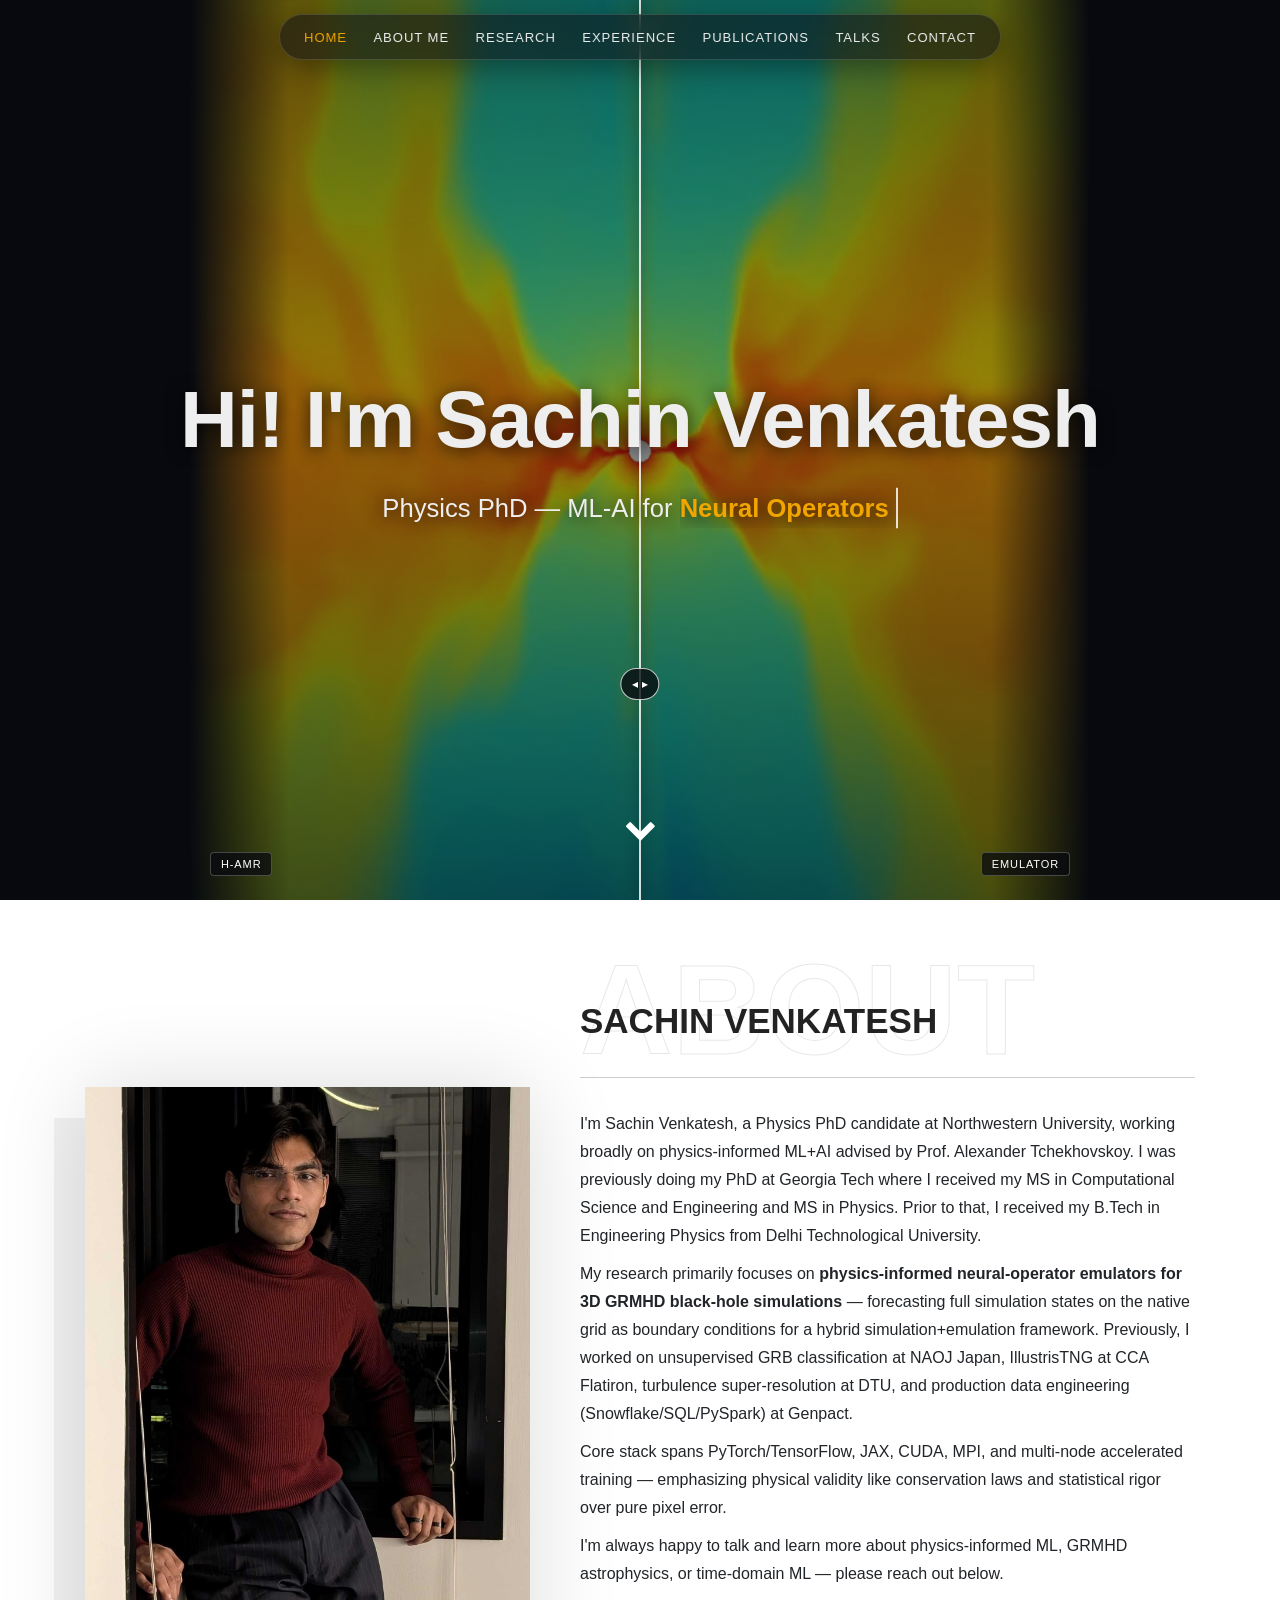
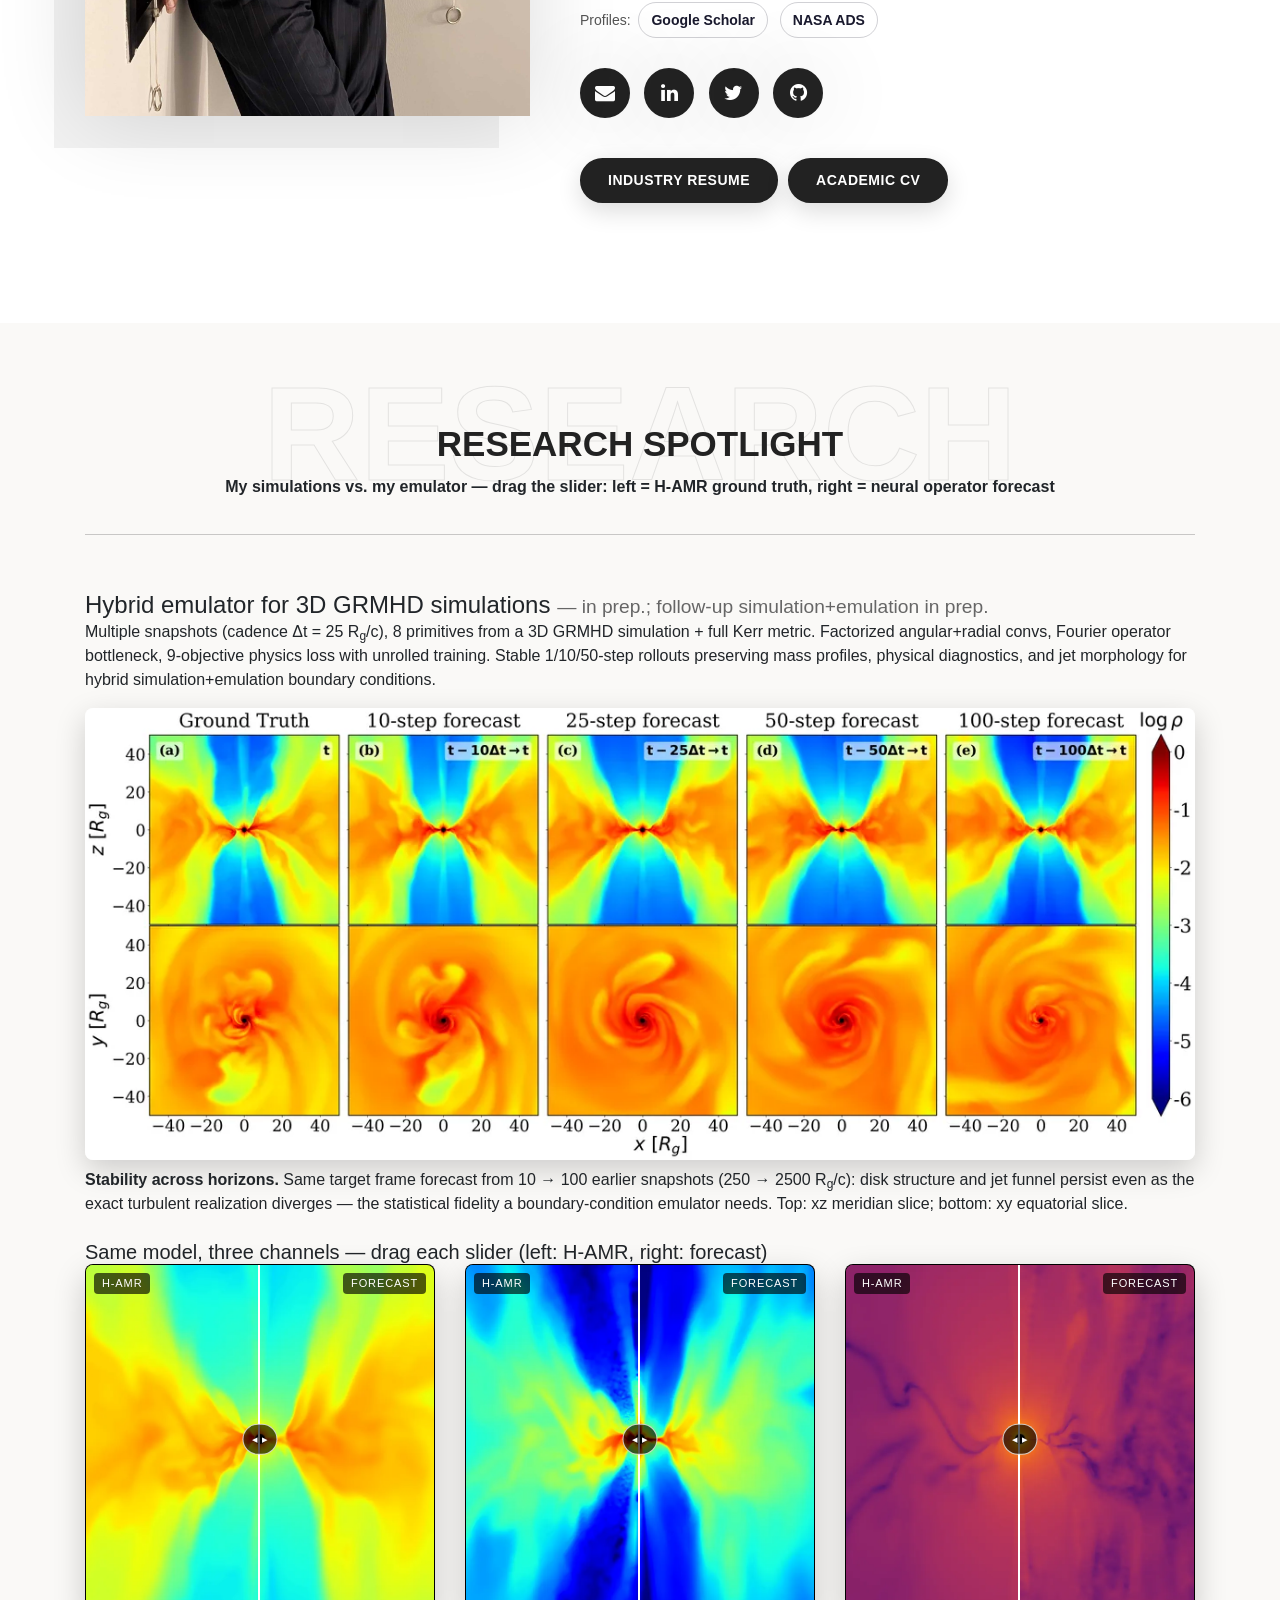
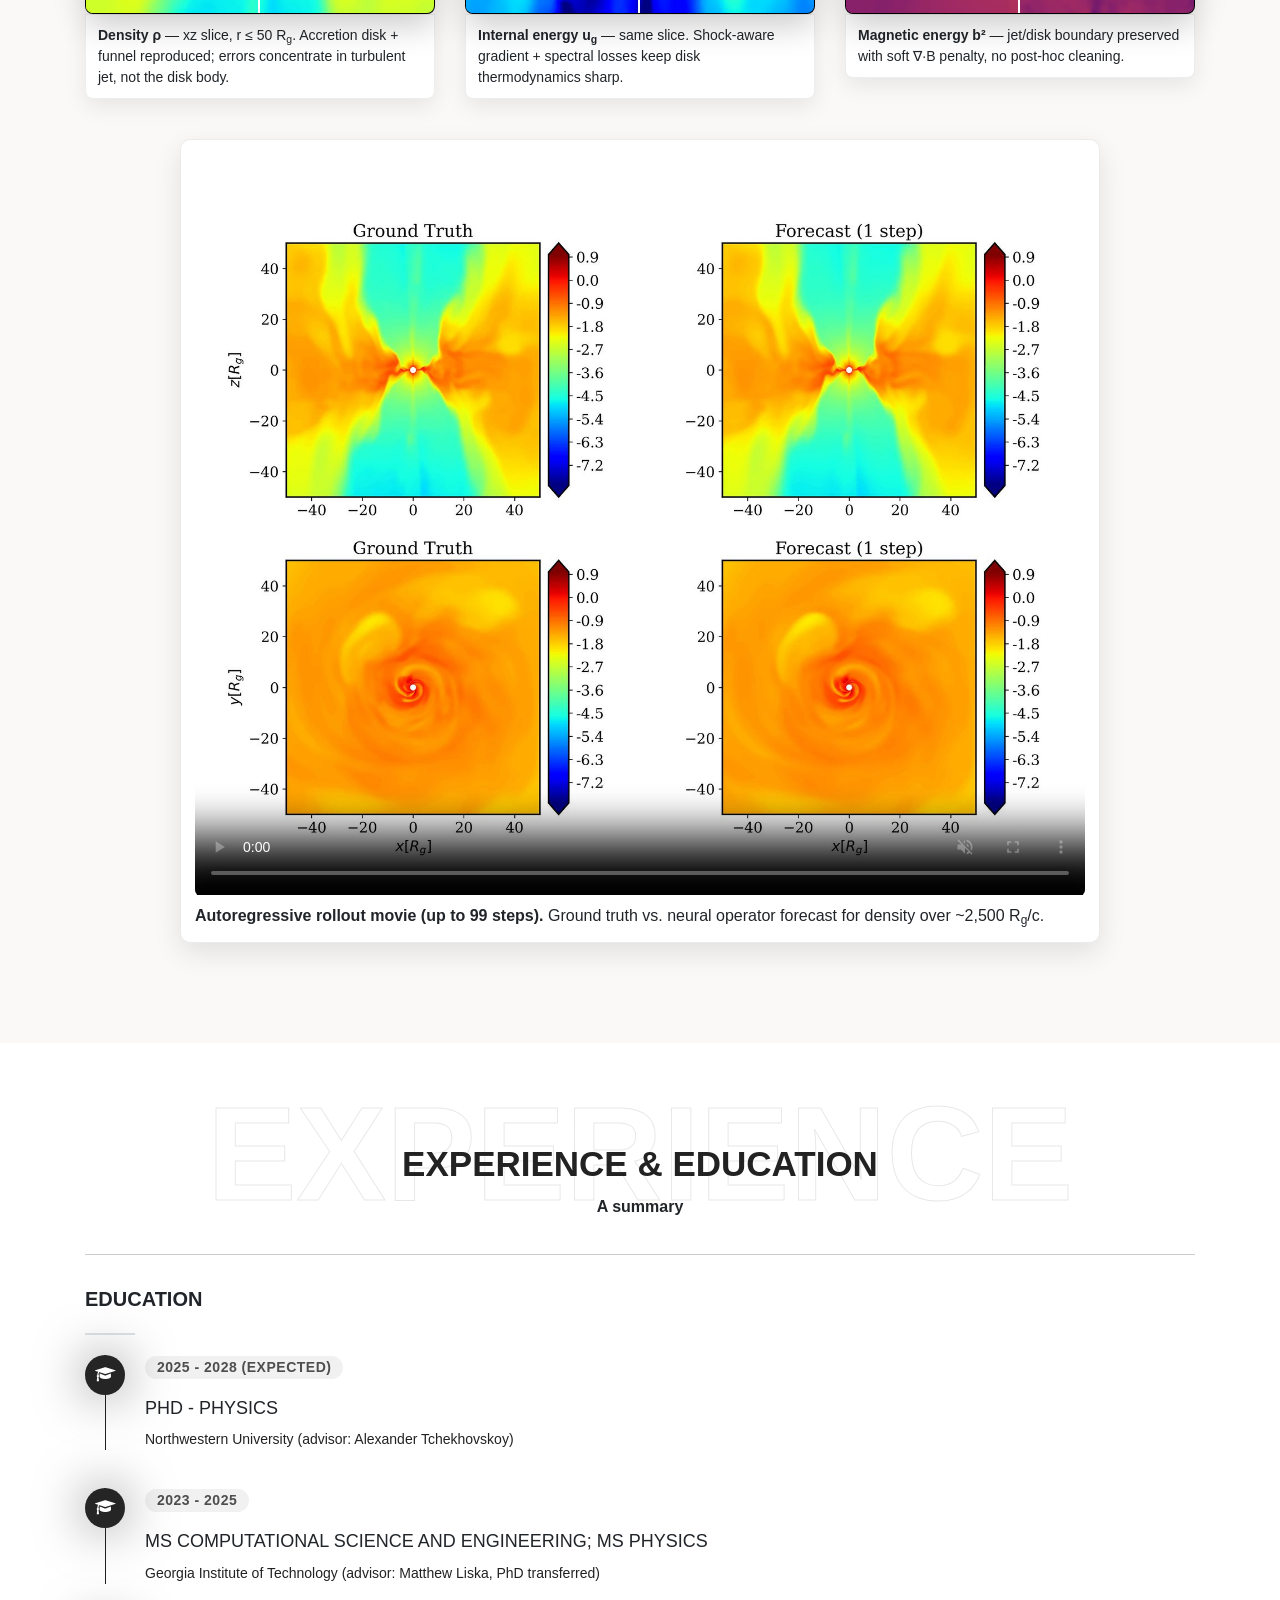
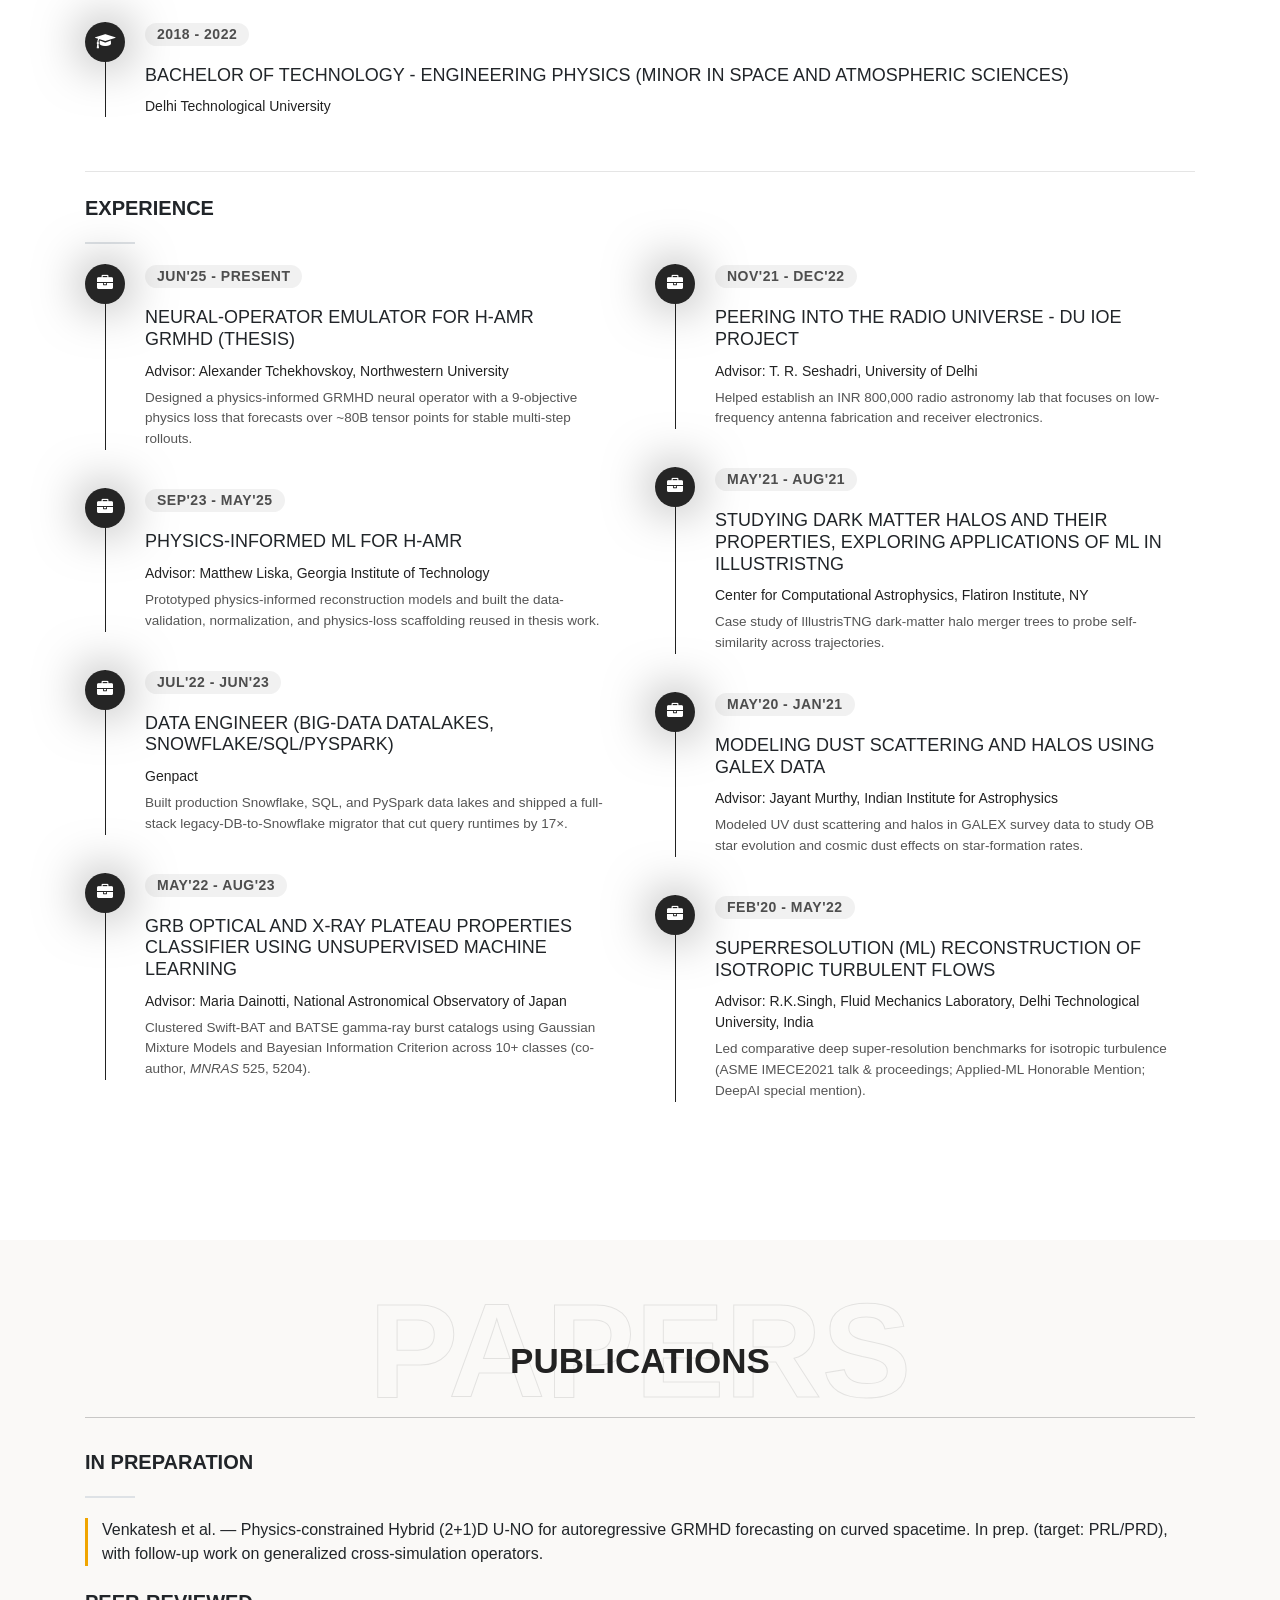
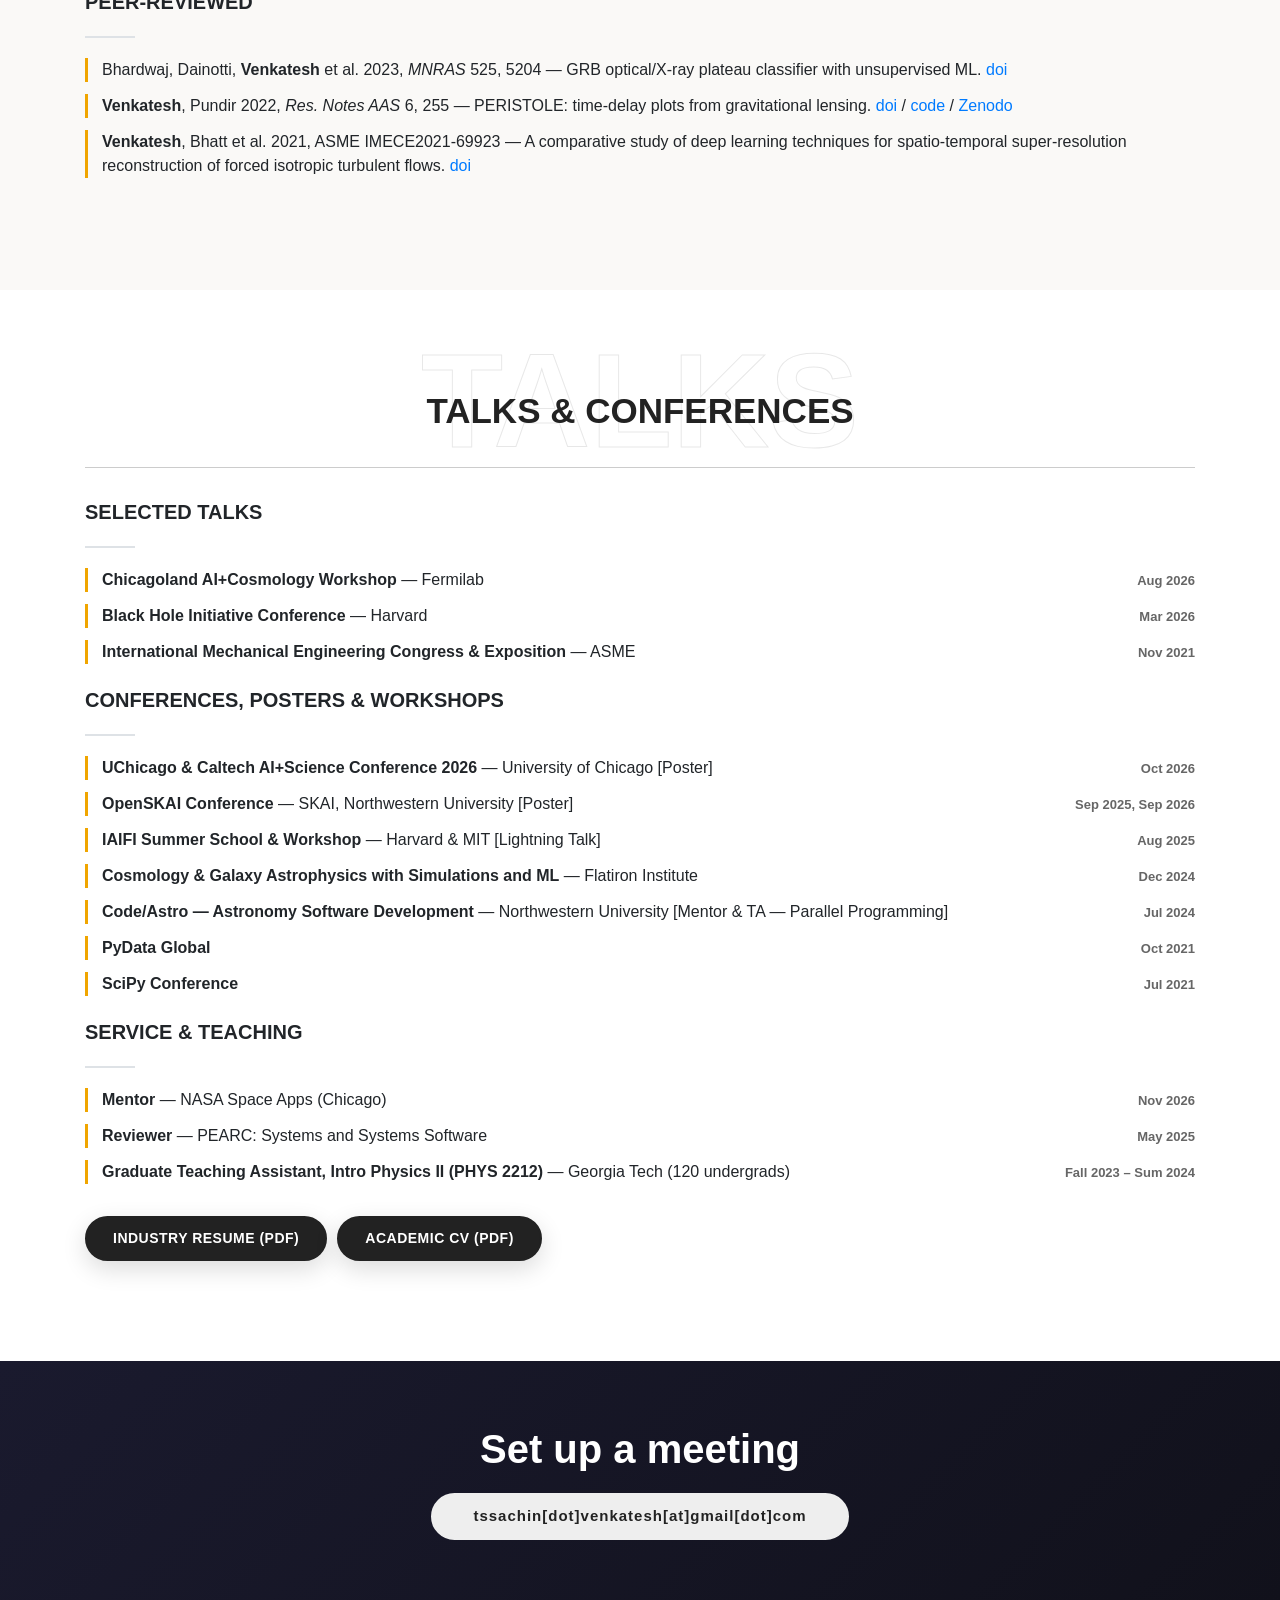
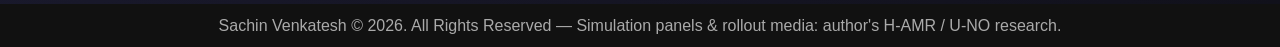
==== commit ee14c733: "Update index.html" ====
--- a/index.html
+++ b/index.html
@@ -183,7 +183,7 @@
                             <a target="_blank" rel="noopener noreferrer" href="https://github.com/centarsirius" aria-label="GitHub"><i class="fa fa-github"></i></a>
                         </div>
                         <span class="about-button">
-                            <a class="main-btn" href="cv/Sachin_resume_industry.pdf" target="_blank">Industry Resume</a>
+                            <a class="main-btn" href="cv/sachin_resume_industry.pdf" target="_blank">Industry Resume</a>
                             <a class="main-btn" href="cv/Sachin_cv_academic.pdf" target="_blank">Academic CV</a>
                         </span>
                     </div>
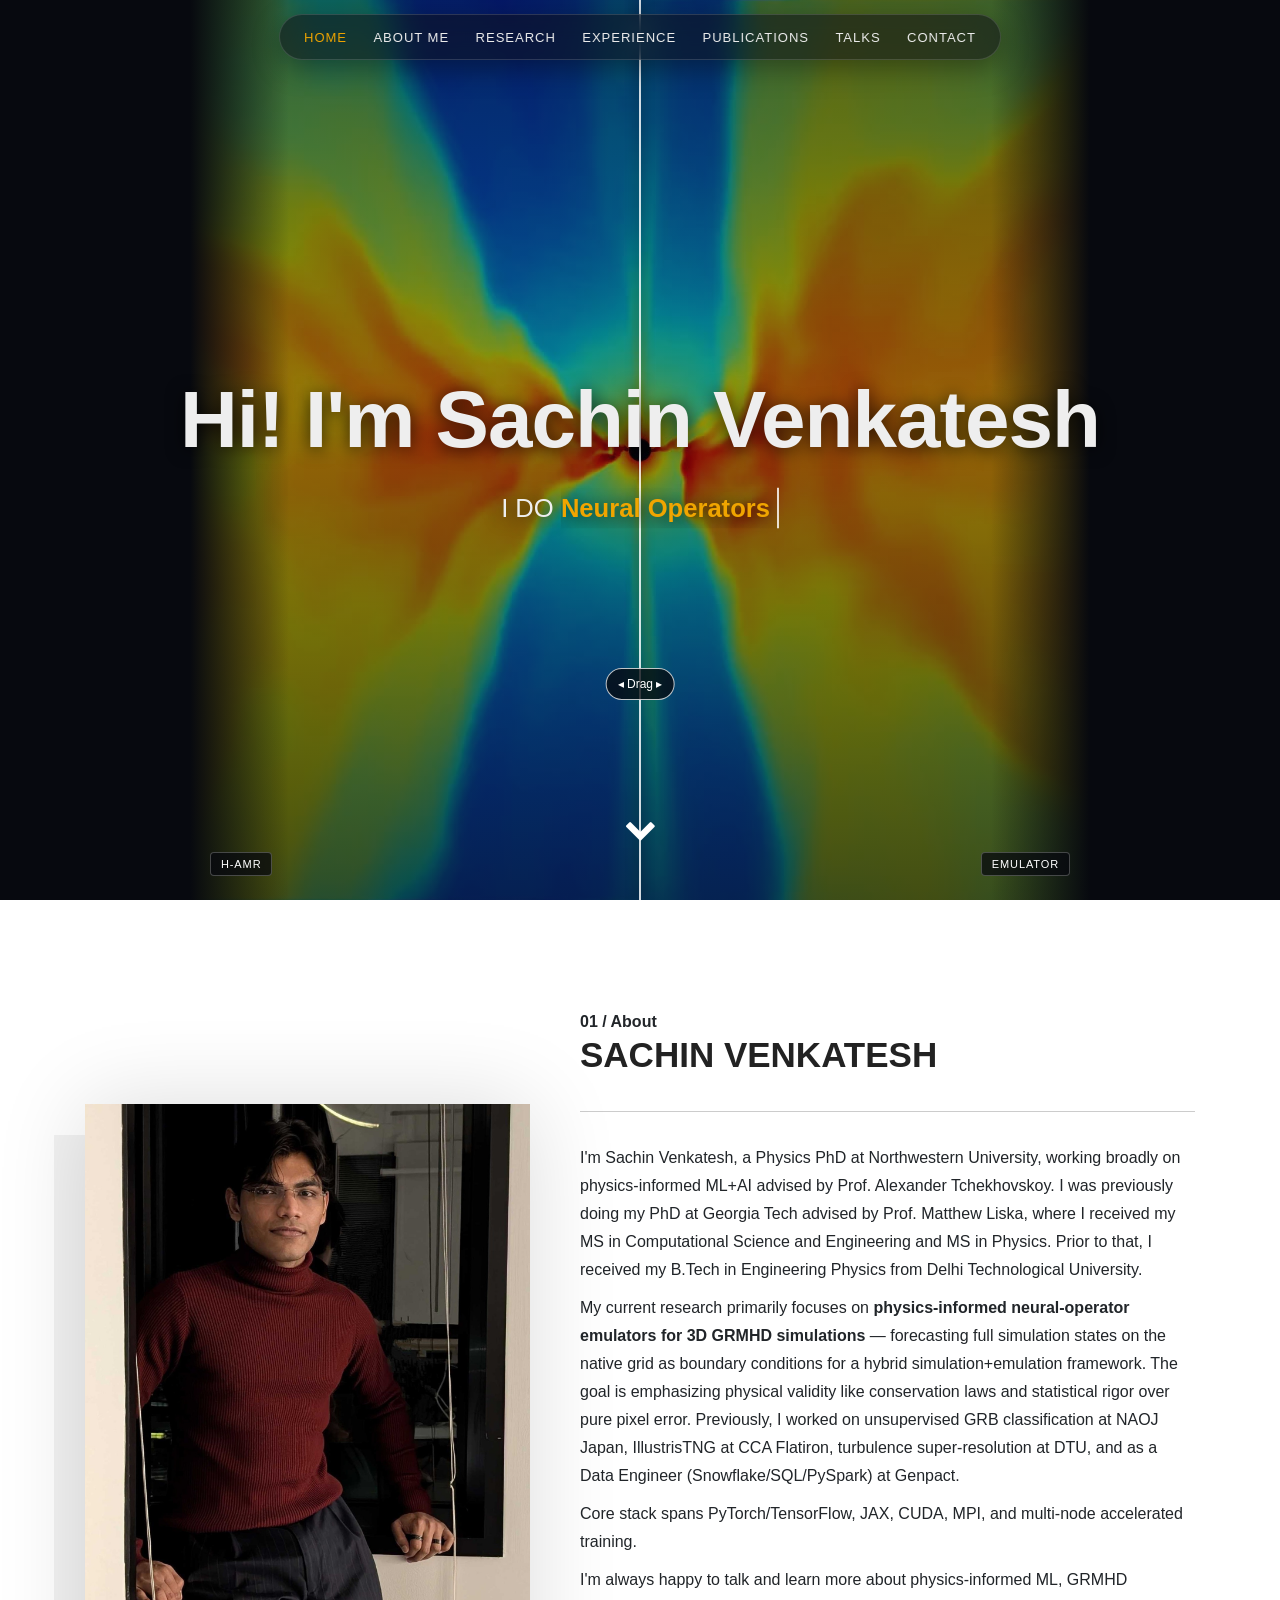
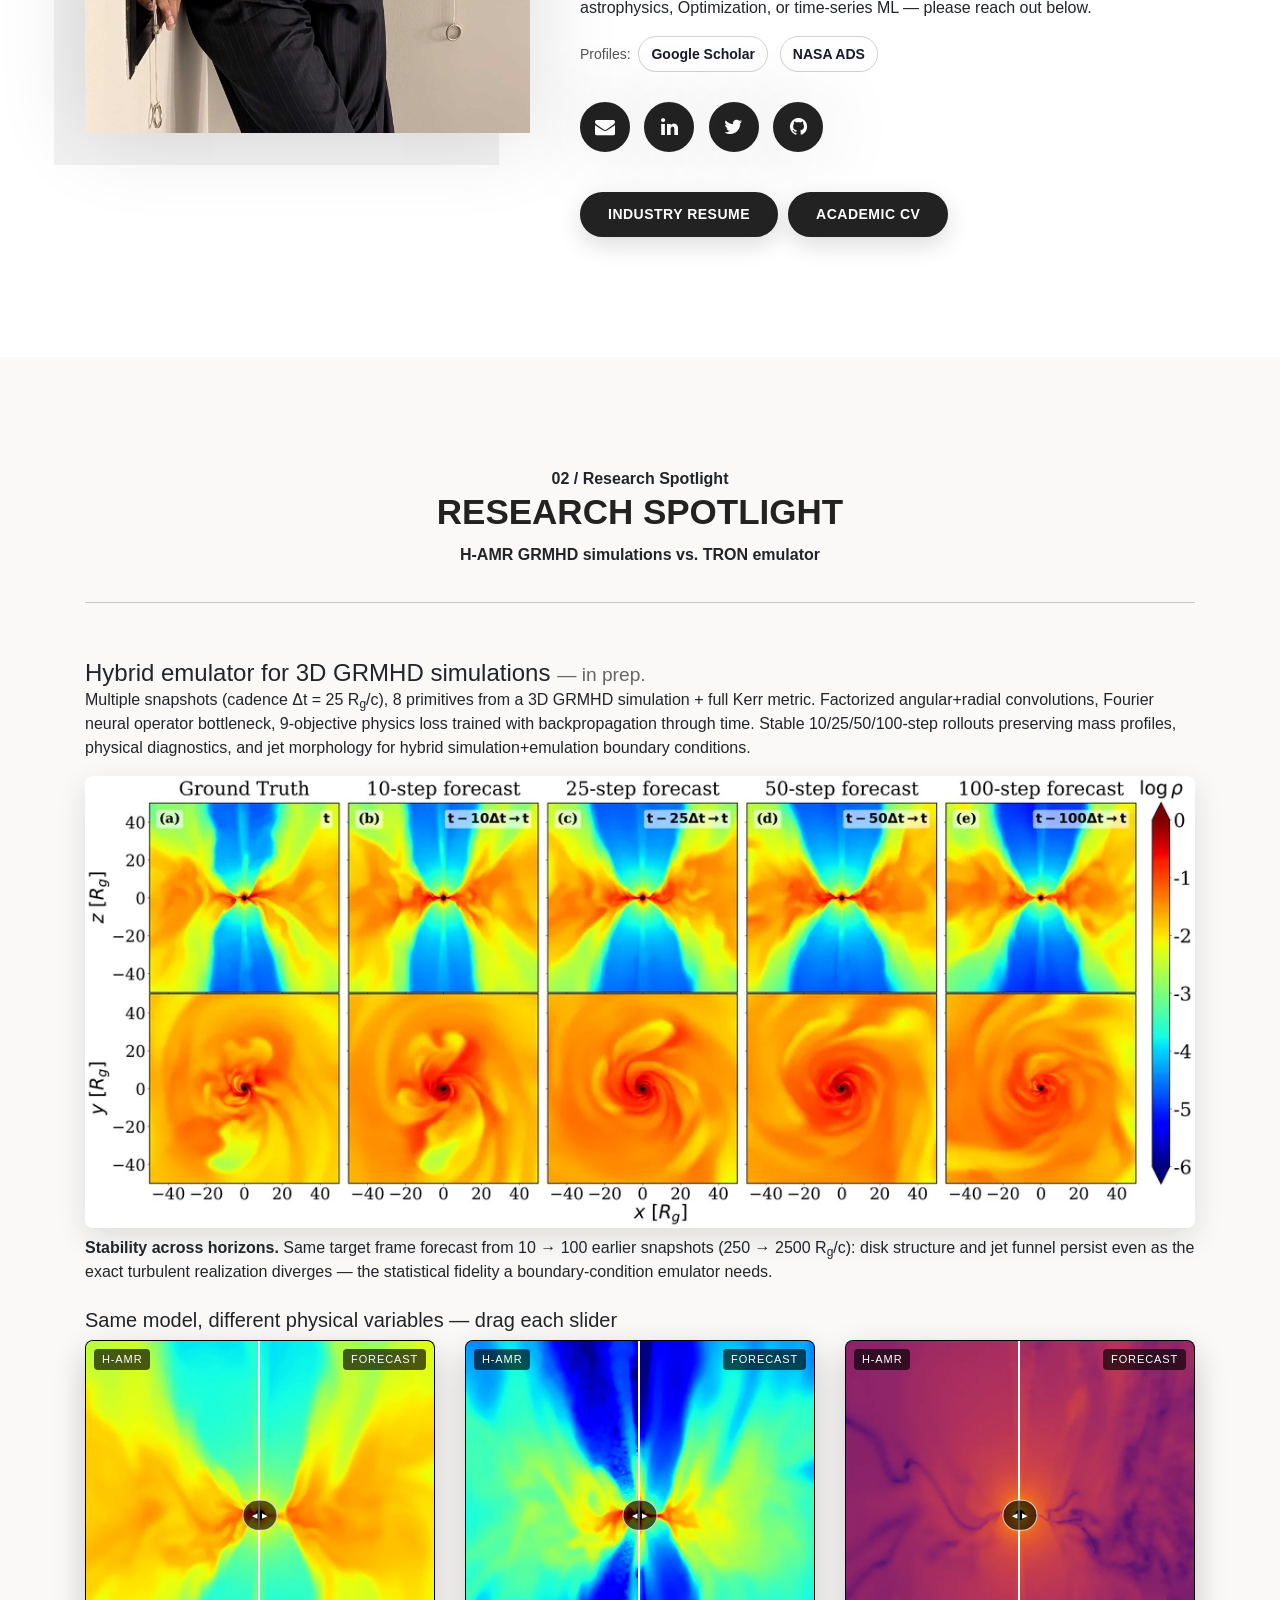
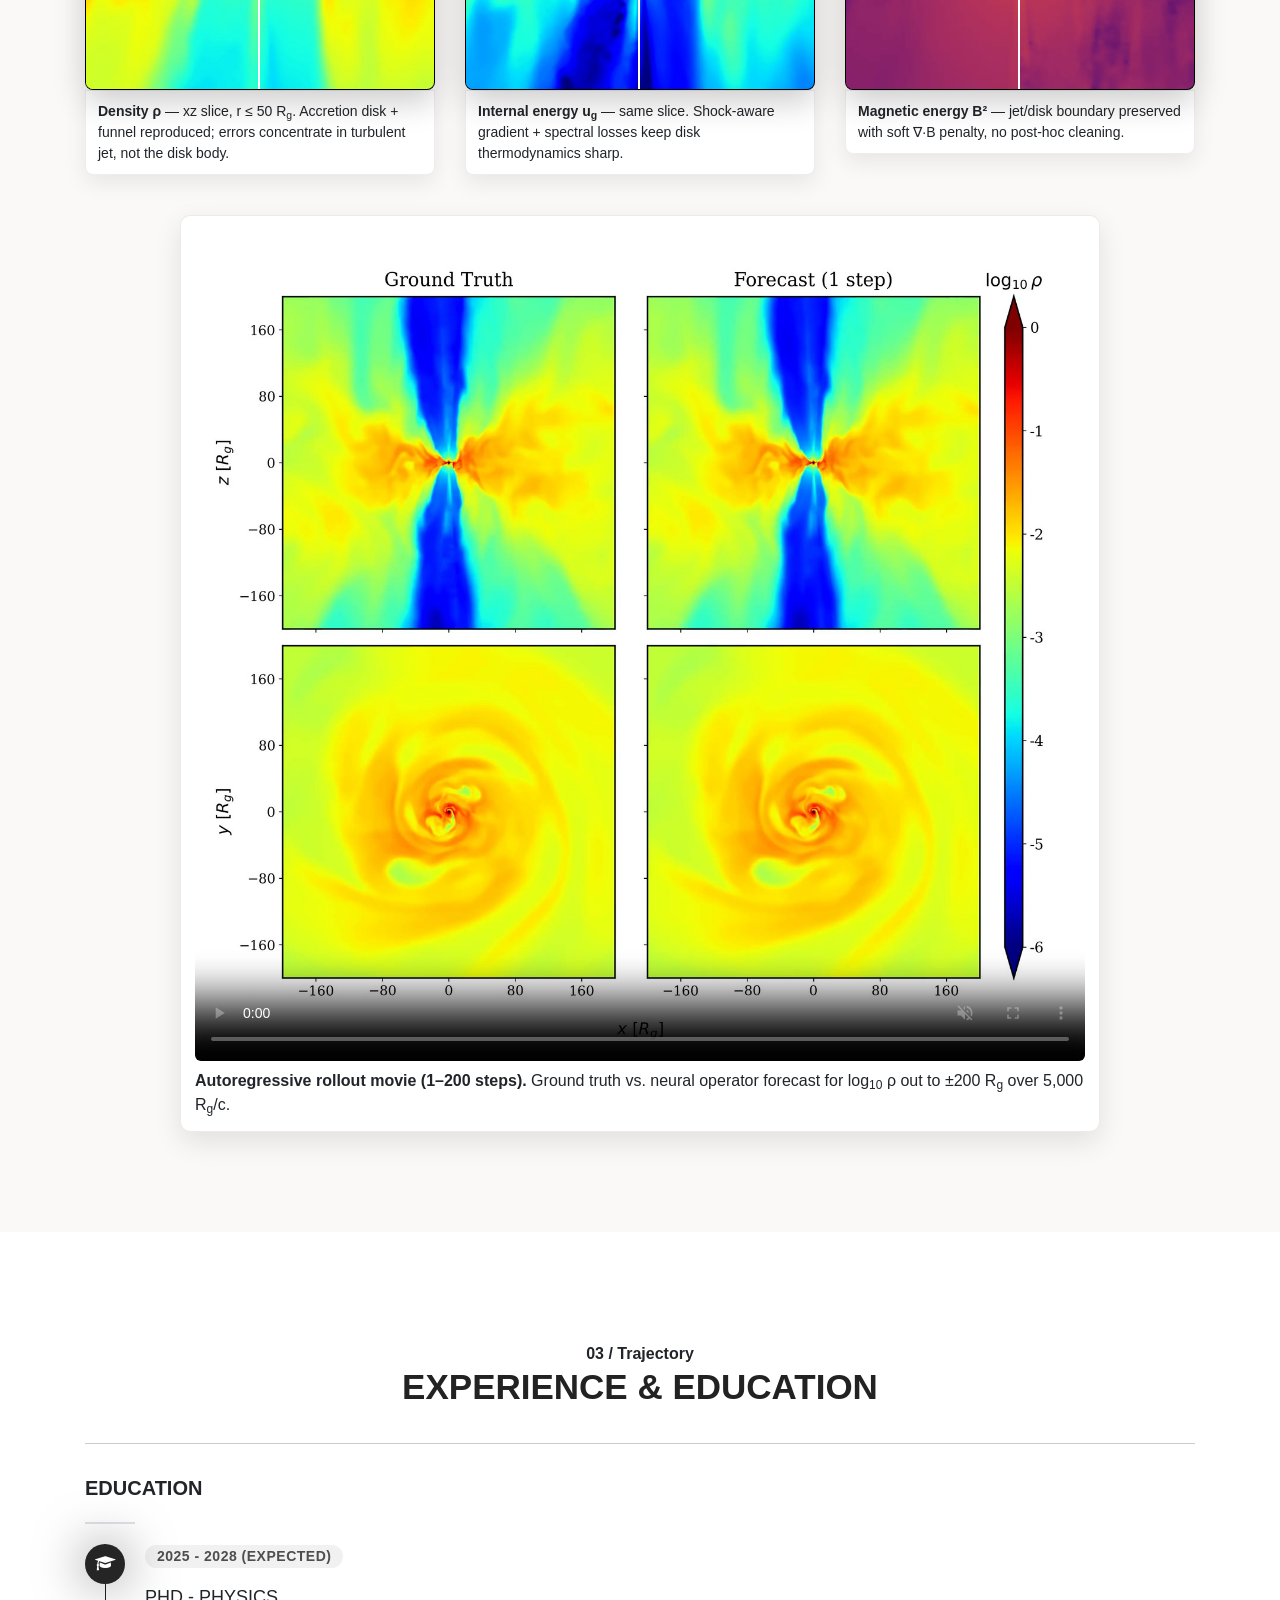
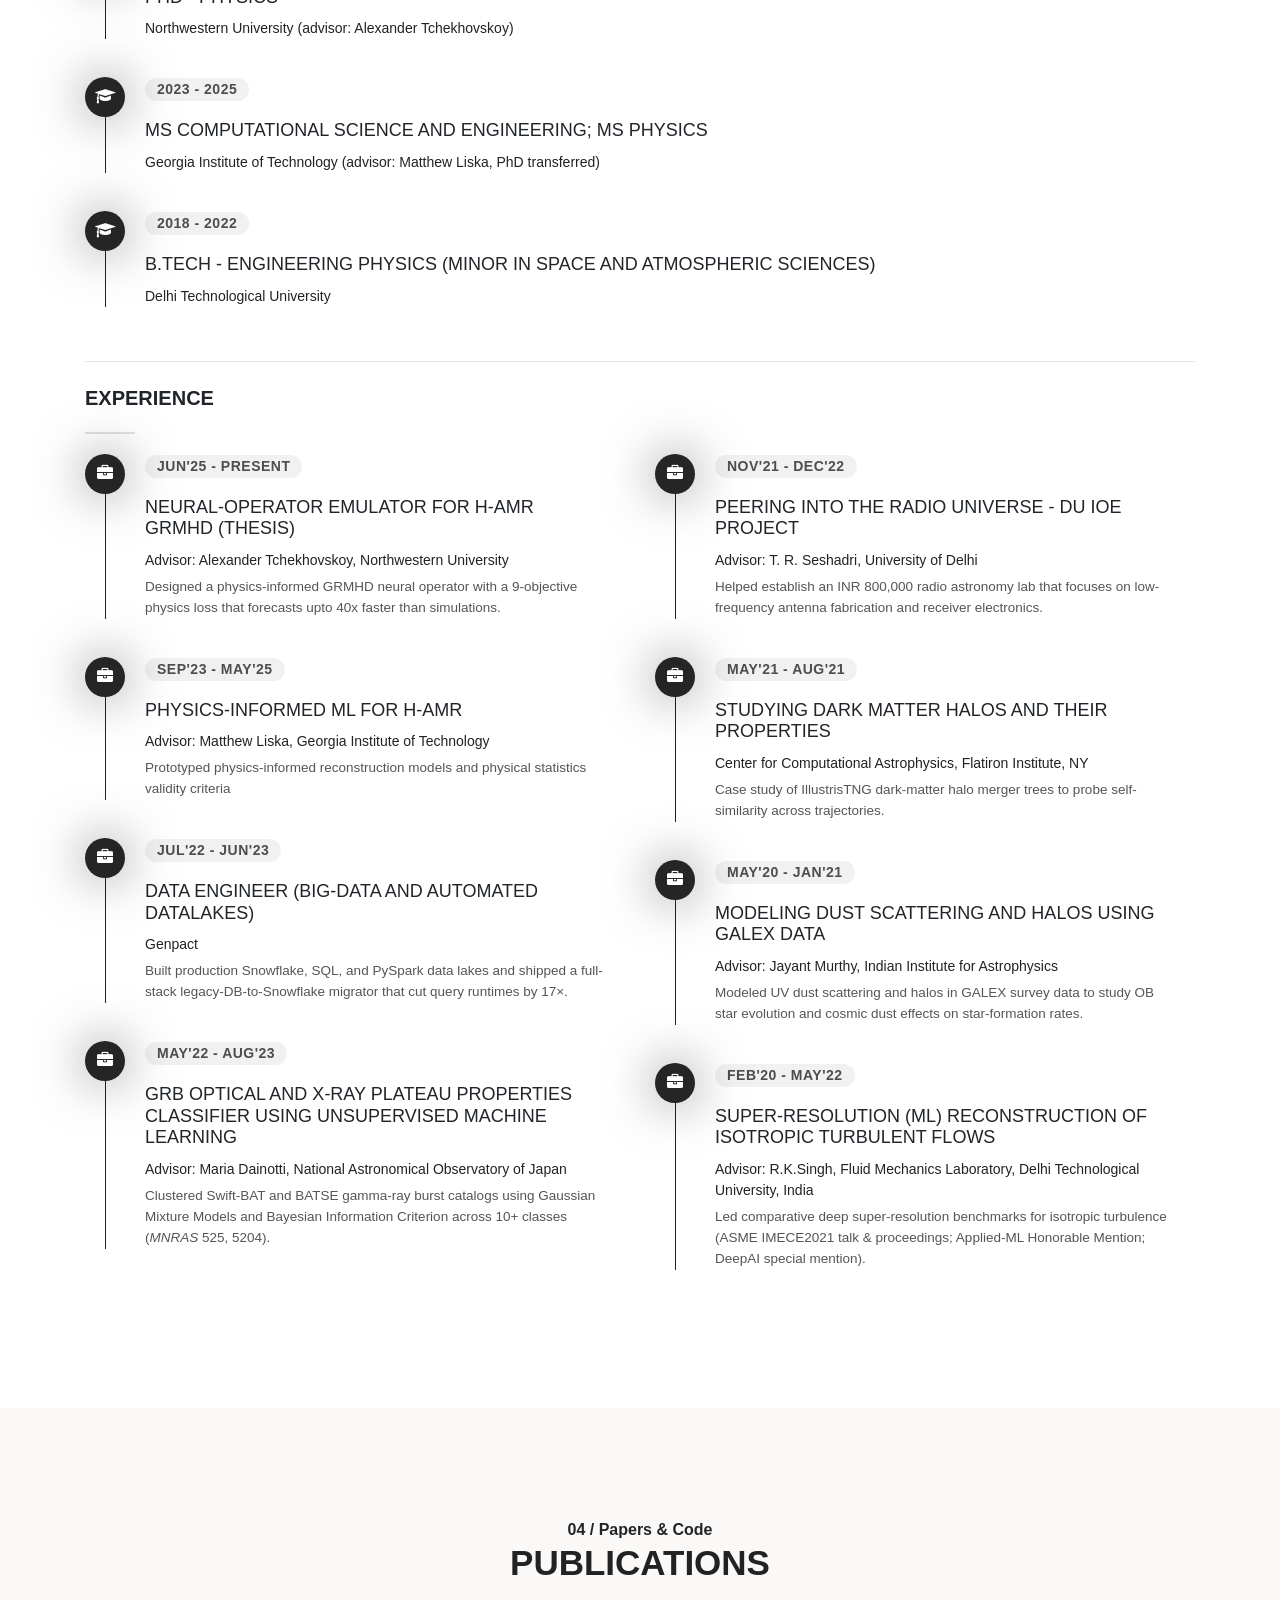
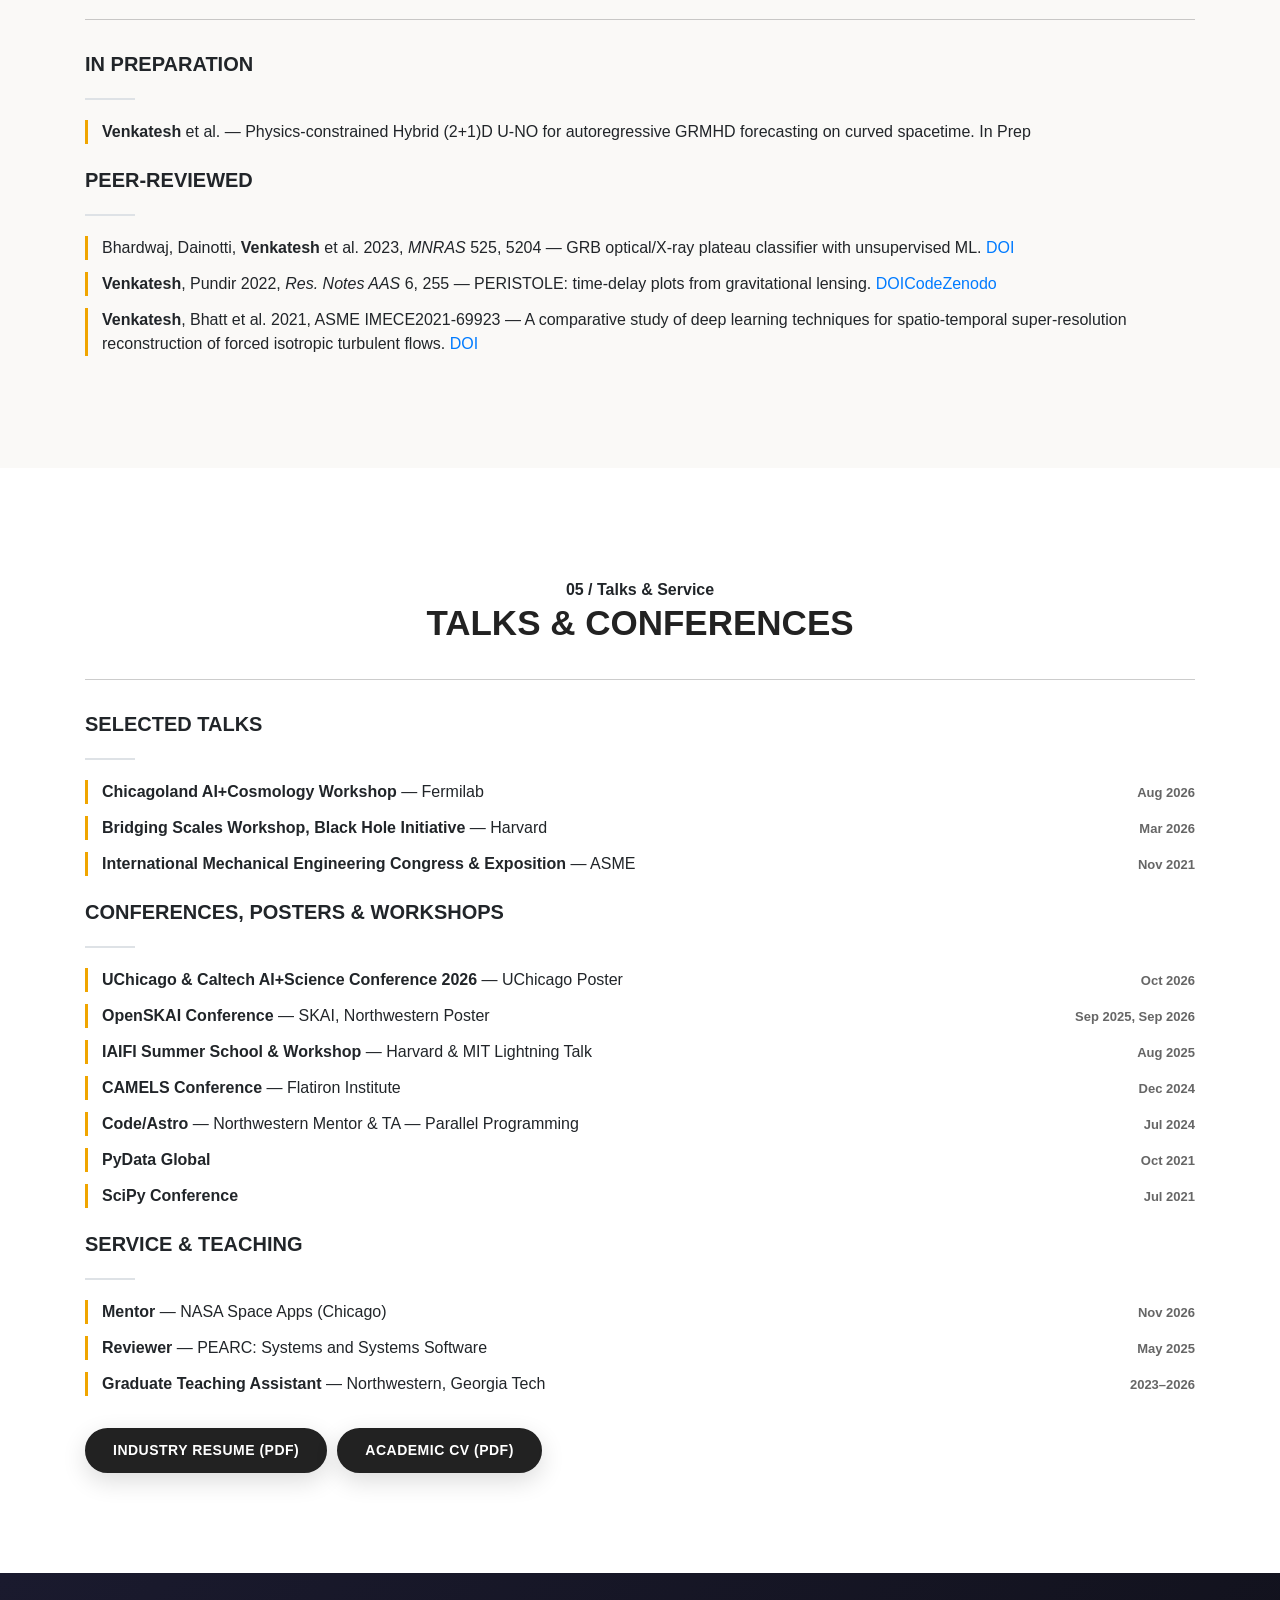
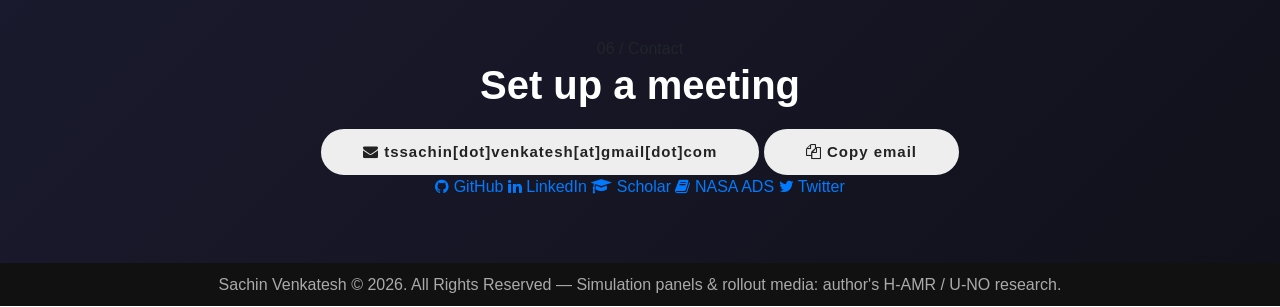
==== commit 410bb65e: "Update index.html" ====
--- a/index.html
+++ b/index.html
@@ -4,7 +4,7 @@
 <head>
     <title>Sachin Venkatesh — Physics PhD, AI for Black-Hole Simulations</title>
     <meta charset="UTF-8">
-    <meta name="description" content="Sachin Venkatesh, Physics PhD candidate at Northwestern working on physics-constrained neural operators for H-AMR GRMHD black-hole simulations. AI for science, HPC, time-domain astrophysics.">
+    <meta name="description" content="Sachin Venkatesh, Physics PhD at Northwestern working on physics-constrained neural operators for H-AMR GRMHD black-hole simulations. AI for science, HPC, time-domain astrophysics.">
     <meta name="keywords" content="Sachin Venkatesh, GRMHD, H-AMR, neural operators, AI for science, black holes, Northwestern physics">
     <meta name="viewport" content="width=device-width, initial-scale=1">
 
@@ -17,6 +17,9 @@
 
 
     <!--custom css-->
+    <link rel="preconnect" href="https://fonts.googleapis.com">
+    <link rel="preconnect" href="https://fonts.gstatic.com" crossorigin>
+    <link href="https://fonts.googleapis.com/css2?family=Inter:wght@400;500;600;700&family=JetBrains+Mono:wght@500;600;700&family=Space+Grotesk:wght@600;700&display=swap" rel="stylesheet">
     <link href="css/style.css" rel="stylesheet" type="text/css">
     <link rel="preload" as="image" href="images/hero_poster_wipe.jpg">
 
@@ -60,7 +63,7 @@
             </video>
             <canvas id="hero-wipe-canvas" width="800" height="800"></canvas>
             <div class="hero-wipe-divider" aria-hidden="true">
-                <span class="hero-wipe-grip">◂ ▸</span>
+                <span class="hero-wipe-grip">◂ Drag ▸</span>
             </div>
             <span class="hero-tag left">H-AMR</span>
             <span class="hero-tag right">Emulator</span>
@@ -115,7 +118,7 @@
                 <h1>Hi! I'm Sachin Venkatesh</h1>
                 <p class="cd-headline clip mt-30">
                     <!-- <span>Lorem Ipsum is simply dummy text of the.</span><br> -->
-                    <span class="blc">Physics PhD — ML-AI for</span>
+                    <span class="blc">I DO</span>
                     <span class="cd-words-wrapper">
                         <b class="is-visible">Black-Hole Simulations</b>
                         <b>Neural Operators</b>
@@ -156,17 +159,18 @@
                     <div class="about-content">
 
                         <div class="name">
-                            <h3>Sachin Venkatesh<span class="bg">About</span></h3>
+                            <span class="eyebrow">01 / About</span>
+                            <h3>Sachin Venkatesh</h3>
                         </div>
                         <div class="text">
-                            <p>I'm Sachin Venkatesh, a Physics PhD candidate at Northwestern University, working broadly on physics-informed ML+AI advised by Prof. Alexander Tchekhovskoy. I was previously doing my PhD at Georgia Tech where I received my MS in Computational Science and Engineering and MS in Physics. Prior to that, I received my B.Tech in Engineering Physics from Delhi Technological University.</p>
-                            <p>My research primarily focuses on <b>physics-informed neural-operator emulators for 3D GRMHD black-hole simulations</b> — forecasting full simulation states on the native grid as boundary conditions for a hybrid simulation+emulation framework. Previously, I worked on unsupervised GRB classification at NAOJ Japan, IllustrisTNG at CCA Flatiron, turbulence super-resolution at DTU, and production data engineering (Snowflake/SQL/PySpark) at Genpact.
+                            <p>I'm Sachin Venkatesh, a Physics PhD at Northwestern University, working broadly on physics-informed ML+AI advised by Prof. Alexander Tchekhovskoy. I was previously doing my PhD at Georgia Tech advised by Prof. Matthew Liska, where I received my MS in Computational Science and Engineering and MS in Physics. Prior to that, I received my B.Tech in Engineering Physics from Delhi Technological University.</p>
+                            <p>My current research primarily focuses on <b>physics-informed neural-operator emulators for 3D GRMHD simulations</b> — forecasting full simulation states on the native grid as boundary conditions for a hybrid simulation+emulation framework. The goal is emphasizing physical validity like conservation laws and statistical rigor over pure pixel error. Previously, I worked on unsupervised GRB classification at NAOJ Japan, IllustrisTNG at CCA Flatiron, turbulence super-resolution at DTU, and as a Data Engineer (Snowflake/SQL/PySpark) at Genpact.
                             </p>
                             <p>
-                                Core stack spans PyTorch/TensorFlow, JAX, CUDA, MPI, and multi-node accelerated training — emphasizing physical validity like conservation laws and statistical rigor over pure pixel error.
+                                Core stack spans PyTorch/TensorFlow, JAX, CUDA, MPI, and multi-node accelerated training.
                             </p>
                             <p>
-                                I'm always happy to talk and learn more about physics-informed ML, GRMHD astrophysics, or time-domain ML — please reach out below.
+                                I'm always happy to talk and learn more about physics-informed ML, GRMHD astrophysics, Optimization, or time-series ML — please reach out below.
                             </p>
                             <p class="academic-links">
                                 Profiles:
@@ -183,7 +187,7 @@
                             <a target="_blank" rel="noopener noreferrer" href="https://github.com/centarsirius" aria-label="GitHub"><i class="fa fa-github"></i></a>
                         </div>
                         <span class="about-button">
-                            <a class="main-btn" href="cv/sachin_resume_industry.pdf" target="_blank">Industry Resume</a>
+                            <a class="main-btn" href="cv/Sachin_resume_industry.pdf" target="_blank">Industry Resume</a>
                             <a class="main-btn" href="cv/Sachin_cv_academic.pdf" target="_blank">Academic CV</a>
                         </span>
                     </div>
@@ -199,32 +203,33 @@
             <div class="row">
                 <div class="col-12 text-center">
                     <div class="name">
-                        <h3>Research spotlight<span class="bg">RESEARCH</span></h3>
-                        <span>My simulations vs. my emulator — drag the slider: left = H-AMR ground truth, right = neural operator forecast</span>
-                    </div>
-                </div>
-            </div>
-            <div class="row mt-4">
+                        <span class="eyebrow">02 / Research Spotlight</span>
+                        <h3>Research spotlight</h3>
+                        <span>H-AMR GRMHD simulations vs. TRON emulator</span>
+                    </div>
+                </div>
+            </div>
+            <div class="row mt-4 reveal">
                 <div class="col-12">
-                    <h4>Hybrid emulator for 3D GRMHD simulations <small style="font-weight:400;">— in prep.; follow-up simulation+emulation in prep.</small></h4>
-                    <p>Multiple snapshots (cadence Δt = 25 R<sub>g</sub>/c), 8 primitives from a 3D GRMHD simulation + full Kerr metric. Factorized angular+radial convs, Fourier operator bottleneck, 9-objective physics loss with unrolled training. Stable 1/10/50-step rollouts preserving mass profiles, physical diagnostics, and jet morphology for hybrid simulation+emulation boundary conditions.</p>
-                </div>
-            </div>
-            <div class="row mt-3">
+                    <h4>Hybrid emulator for 3D GRMHD simulations <small style="font-weight:400;">— in prep.</small></h4>
+                    <p>Multiple snapshots (cadence Δt = 25 R<sub>g</sub>/c), 8 primitives from a 3D GRMHD simulation + full Kerr metric. Factorized angular+radial convolutions, Fourier neural operator bottleneck, 9-objective physics loss trained with backpropagation through time. Stable 10/25/50/100-step rollouts preserving mass profiles, physical diagnostics, and jet morphology for hybrid simulation+emulation boundary conditions.</p>
+                </div>
+            </div>
+            <div class="row mt-3 reveal">
                 <div class="col-12 mb-2">
                     <a href="images/density_multi_forecast.png" target="_blank" title="Open full-resolution figure">
                         <picture>
                             <source srcset="images/research/multi_forecast_2000.webp" media="(min-width: 768px)" type="image/webp">
                             <source srcset="images/research/multi_forecast_1200.webp" type="image/webp">
                             <source srcset="images/research/multi_forecast_2000.jpg" media="(min-width: 768px)">
-                            <img src="images/research/multi_forecast_1200.jpg" alt="Ground truth vs 10/25/50/100-step density forecasts in xz and xy planes" loading="lazy" style="width:100%;height:auto;border-radius:8px;box-shadow:0 10px 30px rgba(0,0,0,.18);">
+                            <img src="images/research/multi_forecast_1200.jpg" alt="Ground truth vs 10/25/50/100-step density forecasts in xz and xy planes" loading="lazy" style="width:100%;height:auto;border-radius:8px;box-shadow:0 10px 30px rgba(15,23,42,.12);">
                         </picture>
                     </a>
-                    <p class="mt-2"><b>Stability across horizons.</b> Same target frame forecast from 10 → 100 earlier snapshots (250 → 2500 R<sub>g</sub>/c): disk structure and jet funnel persist even as the exact turbulent realization diverges — the statistical fidelity a boundary-condition emulator needs. Top: xz meridian slice; bottom: xy equatorial slice.</p>
-                </div>
-            </div>
-            <div class="row mt-3">
-                <div class="col-12"><h5>Same model, three channels — drag each slider (left: H-AMR, right: forecast)</h5></div>
+                    <p class="mt-2"><b>Stability across horizons.</b> Same target frame forecast from 10 → 100 earlier snapshots (250 → 2500 R<sub>g</sub>/c): disk structure and jet funnel persist even as the exact turbulent realization diverges — the statistical fidelity a boundary-condition emulator needs.</p>
+                </div>
+            </div>
+            <div class="row mt-3 reveal">
+                <div class="col-12 mb-2"><h5>Same model, different physical variables — drag each slider</h5></div>
                 <div class="col-md-4 mb-4">
                     <div class="compare" data-compare>
                         <picture>
@@ -277,17 +282,17 @@
                         <div class="cmp-grip">◂ ▸</div>
                         <input type="range" min="0" max="100" value="50" aria-label="Compare magnetic energy ground truth vs forecast">
                     </div>
-                    <p class="mt-2"><b>Magnetic energy b²</b> — jet/disk boundary preserved with soft ∇·B penalty, no post-hoc cleaning.</p>
-                </div>
-            </div>
-            <div class="row mt-3">
+                    <p class="mt-2"><b>Magnetic energy B²</b> — jet/disk boundary preserved with soft ∇·B penalty, no post-hoc cleaning.</p>
+                </div>
+            </div>
+            <div class="row mt-3 reveal">
                 <div class="col-lg-10 mx-auto">
                     <div class="research-video-card">
                         <video controls autoplay loop muted playsinline preload="metadata" poster="images/hero_poster_turb.jpg">
                             <source src="images/uno_turb.mp4" type="video/mp4">
                             Your browser does not support the video tag.
                         </video>
-                        <p class="mt-2 mb-0"><b>Autoregressive rollout movie (up to 99 steps).</b> Ground truth vs. neural operator forecast for density over ~2,500 R<sub>g</sub>/c.</p>
+                        <p class="mt-2 mb-0"><b>Autoregressive rollout movie (1–200 steps).</b> Ground truth vs. neural operator forecast for log<sub>10</sub> ρ out to ±200 R<sub>g</sub> over 5,000 R<sub>g</sub>/c.</p>
                     </div>
                 </div>
             </div>
@@ -310,8 +315,8 @@
             <div class="row">
                 <div class="col-12 text-center">
                     <div class="name">
-                        <h3>Experience &amp; Education<span class="bg">EXPERIENCE</span></h3>
-                        <span>A summary</span>
+                        <span class="eyebrow">03 / Trajectory</span>
+                        <h3>Experience &amp; Education</h3>
                     </div>
                 </div>
                 <div class="col-lg-12">
@@ -345,7 +350,7 @@
                                     <i class="fa fa-graduation-cap"></i>
                                 </div>
                                 <span class="time open-sans-font text-uppercase">2018 - 2022</span>
-                                <h5 class="poppins-font text-uppercase">Bachelor of Technology - Engineering Physics (Minor in Space and Atmospheric Sciences)
+                                <h5 class="poppins-font text-uppercase">B.Tech - Engineering Physics (Minor in Space and Atmospheric Sciences)
                                     <!-- <span class="place open-sans-font">Videohive</span> -->
                                 </h5>
                                 <p class="open-sans-font"> Delhi Technological University
@@ -370,7 +375,7 @@
                                         <span class="time open-sans-font text-uppercase">Jun'25 - Present</span>
                                         <h5 class="poppins-font text-uppercase">Neural-operator emulator for H-AMR GRMHD (thesis)</h5>
                                         <p class="open-sans-font">Advisor: Alexander Tchekhovskoy, Northwestern University</p>
-                                        <p class="open-sans-font exp-impact">Designed a physics-informed GRMHD neural operator with a 9-objective physics loss that forecasts over ~80B tensor points for stable multi-step rollouts.</p>
+                                        <p class="open-sans-font exp-impact">Designed a physics-informed GRMHD neural operator with a 9-objective physics loss that forecasts upto 40x faster than simulations.</p>
                                     </li>
                                     <li>
                                         <div class="icon">
@@ -379,14 +384,14 @@
                                         <span class="time open-sans-font text-uppercase">Sep'23 - May'25</span>
                                         <h5 class="poppins-font text-uppercase">Physics-informed ML for H-AMR</h5>
                                         <p class="open-sans-font">Advisor: Matthew Liska, Georgia Institute of Technology</p>
-                                        <p class="open-sans-font exp-impact">Prototyped physics-informed reconstruction models and built the data-validation, normalization, and physics-loss scaffolding reused in thesis work.</p>
+                                        <p class="open-sans-font exp-impact">Prototyped physics-informed reconstruction models and physical statistics validity criteria</p>
                                     </li>
                                     <li>
                                         <div class="icon">
                                             <i class="fa fa-briefcase"></i>
                                         </div>
                                         <span class="time open-sans-font text-uppercase">Jul'22 - Jun'23</span>
-                                        <h5 class="poppins-font text-uppercase">Data Engineer (big-data datalakes, Snowflake/SQL/PySpark)</h5>
+                                        <h5 class="poppins-font text-uppercase">Data Engineer (big-data and automated datalakes)</h5>
                                         <p class="open-sans-font">Genpact</p>
                                         <p class="open-sans-font exp-impact">Built production Snowflake, SQL, and PySpark data lakes and shipped a full-stack legacy-DB-to-Snowflake migrator that cut query runtimes by 17×.</p>
                                     </li>
@@ -397,7 +402,7 @@
                                         <span class="time open-sans-font text-uppercase">May'22 - Aug'23</span>
                                         <h5 class="poppins-font text-uppercase">GRB Optical and X-ray Plateau Properties Classifier Using Unsupervised Machine Learning</h5>
                                         <p class="open-sans-font">Advisor: Maria Dainotti, National Astronomical Observatory of Japan</p>
-                                        <p class="open-sans-font exp-impact">Clustered Swift-BAT and BATSE gamma-ray burst catalogs using Gaussian Mixture Models and Bayesian Information Criterion across 10+ classes (co-author, <i>MNRAS</i> 525, 5204).</p>
+                                        <p class="open-sans-font exp-impact">Clustered Swift-BAT and BATSE gamma-ray burst catalogs using Gaussian Mixture Models and Bayesian Information Criterion across 10+ classes (<i>MNRAS</i> 525, 5204).</p>
                                     </li>
                                 </ul>
                             </div>
@@ -417,7 +422,7 @@
                                             <i class="fa fa-briefcase"></i>
                                         </div>
                                         <span class="time open-sans-font text-uppercase">May'21 - Aug'21</span>
-                                        <h5 class="poppins-font text-uppercase">Studying dark matter halos and their properties, exploring applications of ML in IllustrisTNG</h5>
+                                        <h5 class="poppins-font text-uppercase">Studying dark matter halos and their properties</h5>
                                         <p class="open-sans-font">Center for Computational Astrophysics, Flatiron Institute, NY</p>
                                         <p class="open-sans-font exp-impact">Case study of IllustrisTNG dark-matter halo merger trees to probe self-similarity across trajectories.</p>
                                     </li>
@@ -435,7 +440,7 @@
                                             <i class="fa fa-briefcase"></i>
                                         </div>
                                         <span class="time open-sans-font text-uppercase">Feb'20 - May'22</span>
-                                        <h5 class="poppins-font text-uppercase">Superresolution (ML) reconstruction of Isotropic turbulent flows</h5>
+                                        <h5 class="poppins-font text-uppercase">Super-resolution (ML) reconstruction of Isotropic turbulent flows</h5>
                                         <p class="open-sans-font">Advisor: R.K.Singh, Fluid Mechanics Laboratory, Delhi Technological University, India</p>
                                         <p class="open-sans-font exp-impact">Led comparative deep super-resolution benchmarks for isotropic turbulence (ASME IMECE2021 talk &amp; proceedings; Applied-ML Honorable Mention; DeepAI special mention).</p>
                                     </li>
@@ -457,24 +462,25 @@
             <div class="row">
                 <div class="col-12 text-center">
                     <div class="name">
-                        <h3>Publications<span class="bg">PAPERS</span></h3>
-                    </div>
-                </div>
-                <div class="col-lg-12">
+                        <span class="eyebrow">04 / Papers &amp; Code</span>
+                        <h3>Publications</h3>
+                    </div>
+                </div>
+                <div class="col-lg-12 reveal">
                     <div class="resume-box">
                         <h2>IN PREPARATION</h2>
                         <span class="border"></span>
                         <ul>
-                            <li>Venkatesh et al. — Physics-constrained Hybrid (2+1)D U-NO for autoregressive GRMHD forecasting on curved spacetime. In prep. (target: PRL/PRD), with follow-up work on generalized cross-simulation operators.</li>
+                            <li><b>Venkatesh</b> et al. — Physics-constrained Hybrid (2+1)D U-NO for autoregressive GRMHD forecasting on curved spacetime. <span class="talk-tag">In Prep</span></li>
                         </ul>
                     </div>
                     <div class="resume-box mt-4">
                         <h2>PEER-REVIEWED</h2>
                         <span class="border"></span>
                         <ul>
-                            <li>Bhardwaj, Dainotti, <b>Venkatesh</b> et al. 2023, <i>MNRAS</i> 525, 5204 — GRB optical/X-ray plateau classifier with unsupervised ML. <a href="https://doi.org/10.1093/mnras/stad2593" target="_blank">doi</a></li>
-                            <li><b>Venkatesh</b>, Pundir 2022, <i>Res. Notes AAS</i> 6, 255 — PERISTOLE: time-delay plots from gravitational lensing. <a href="https://iopscience.iop.org/article/10.3847/2515-5172/aca6ec" target="_blank">doi</a> / <a href="https://github.com/centarsirius/peristole" target="_blank">code</a> / <a href="https://doi.org/10.5281/zenodo.6744000" target="_blank">Zenodo</a></li>
-                            <li><b>Venkatesh</b>, Bhatt et al. 2021, ASME IMECE2021-69923 — A comparative study of deep learning techniques for spatio-temporal super-resolution reconstruction of forced isotropic turbulent flows. <a href="https://doi.org/10.1115/IMECE2021-69923" target="_blank">doi</a></li>
+                            <li>Bhardwaj, Dainotti, <b>Venkatesh</b> et al. 2023, <i>MNRAS</i> 525, 5204 — GRB optical/X-ray plateau classifier with unsupervised ML. <span class="pub-links"><a class="pub-link" href="https://doi.org/10.1093/mnras/stad2593" target="_blank" rel="noopener noreferrer">DOI</a></span></li>
+                            <li><b>Venkatesh</b>, Pundir 2022, <i>Res. Notes AAS</i> 6, 255 — PERISTOLE: time-delay plots from gravitational lensing. <span class="pub-links"><a class="pub-link" href="https://iopscience.iop.org/article/10.3847/2515-5172/aca6ec" target="_blank" rel="noopener noreferrer">DOI</a><a class="pub-link" href="https://github.com/centarsirius/peristole" target="_blank" rel="noopener noreferrer">Code</a><a class="pub-link" href="https://doi.org/10.5281/zenodo.6744000" target="_blank" rel="noopener noreferrer">Zenodo</a></span></li>
+                            <li><b>Venkatesh</b>, Bhatt et al. 2021, ASME IMECE2021-69923 — A comparative study of deep learning techniques for spatio-temporal super-resolution reconstruction of forced isotropic turbulent flows. <span class="pub-links"><a class="pub-link" href="https://doi.org/10.1115/IMECE2021-69923" target="_blank" rel="noopener noreferrer">DOI</a></span></li>
                         </ul>
                     </div>
                 </div>
@@ -489,28 +495,29 @@
             <div class="row">
                 <div class="col-12 text-center">
                     <div class="name">
-                        <h3>Talks &amp; Conferences<span class="bg">TALKS</span></h3>
-                    </div>
-                </div>
-                <div class="col-lg-12">
+                        <span class="eyebrow">05 / Talks &amp; Service</span>
+                        <h3>Talks &amp; Conferences</h3>
+                    </div>
+                </div>
+                <div class="col-lg-12 reveal">
                     <div class="resume-box">
                         <h2>SELECTED TALKS</h2>
                         <span class="border"></span>
                         <ul>
-                            <li><div class="talk-item"><span><b>Chicagoland AI+Cosmology Workshop</b> — Fermilab</span><span class="talk-date">Aug 2026</span></div></li>
-                            <li><div class="talk-item"><span><b>Black Hole Initiative Conference</b> — Harvard</span><span class="talk-date">Mar 2026</span></div></li>
-                            <li><div class="talk-item"><span><b>International Mechanical Engineering Congress &amp; Exposition</b> — ASME</span><span class="talk-date">Nov 2021</span></div></li>
+                            <li><div class="talk-item"><span><b>Chicagoland AI+Cosmology Workshop</b> — Fermilab </span><span class="talk-date">Aug 2026</span></div></li>
+                            <li><div class="talk-item"><span><b>Bridging Scales Workshop, Black Hole Initiative</b> — Harvard</span><span class="talk-date">Mar 2026</span></div></li>
+                            <li><div class="talk-item"><span><b>International Mechanical Engineering Congress &amp; Exposition</b> — ASME </span><span class="talk-date">Nov 2021</span></div></li>
                         </ul>
                     </div>
                     <div class="resume-box mt-4">
                         <h2>CONFERENCES, POSTERS &amp; WORKSHOPS</h2>
                         <span class="border"></span>
                         <ul>
-                            <li><div class="talk-item"><span><b>UChicago &amp; Caltech AI+Science Conference 2026</b> — University of Chicago [Poster]</span><span class="talk-date">Oct 2026</span></div></li>
-                            <li><div class="talk-item"><span><b>OpenSKAI Conference</b> — SKAI, Northwestern University [Poster]</span><span class="talk-date">Sep 2025, Sep 2026</span></div></li>
-                            <li><div class="talk-item"><span><b>IAIFI Summer School &amp; Workshop</b> — Harvard &amp; MIT [Lightning Talk]</span><span class="talk-date">Aug 2025</span></div></li>
-                            <li><div class="talk-item"><span><b>Cosmology &amp; Galaxy Astrophysics with Simulations and ML</b> — Flatiron Institute</span><span class="talk-date">Dec 2024</span></div></li>
-                            <li><div class="talk-item"><span><b>Code/Astro — Astronomy Software Development</b> — Northwestern University [Mentor &amp; TA — Parallel Programming]</span><span class="talk-date">Jul 2024</span></div></li>
+                            <li><div class="talk-item"><span><b>UChicago &amp; Caltech AI+Science Conference 2026</b> — UChicago <span class="talk-tag">Poster</span></span><span class="talk-date">Oct 2026</span></div></li>
+                            <li><div class="talk-item"><span><b>OpenSKAI Conference</b> — SKAI, Northwestern <span class="talk-tag">Poster</span></span><span class="talk-date">Sep 2025, Sep 2026</span></div></li>
+                            <li><div class="talk-item"><span><b>IAIFI Summer School &amp; Workshop</b> — Harvard &amp; MIT <span class="talk-tag">Lightning Talk</span></span><span class="talk-date">Aug 2025</span></div></li>
+                            <li><div class="talk-item"><span><b>CAMELS Conference</b> — Flatiron Institute</span><span class="talk-date">Dec 2024</span></div></li>
+                            <li><div class="talk-item"><span><b>Code/Astro</b> — Northwestern <span class="talk-tag">Mentor &amp; TA — Parallel Programming</span></span><span class="talk-date">Jul 2024</span></div></li>
                             <li><div class="talk-item"><span><b>PyData Global</b></span><span class="talk-date">Oct 2021</span></div></li>
                             <li><div class="talk-item"><span><b>SciPy Conference</b></span><span class="talk-date">Jul 2021</span></div></li>
                         </ul>
@@ -521,7 +528,7 @@
                         <ul>
                             <li><div class="talk-item"><span><b>Mentor</b> — NASA Space Apps (Chicago)</span><span class="talk-date">Nov 2026</span></div></li>
                             <li><div class="talk-item"><span><b>Reviewer</b> — PEARC: Systems and Systems Software</span><span class="talk-date">May 2025</span></div></li>
-                            <li><div class="talk-item"><span><b>Graduate Teaching Assistant, Intro Physics II (PHYS 2212)</b> — Georgia Tech (120 undergrads)</span><span class="talk-date">Fall 2023 – Sum 2024</span></div></li>
+                            <li><div class="talk-item"><span><b>Graduate Teaching Assistant</b> — Northwestern, Georgia Tech</span><span class="talk-date">2023–2026</span></div></li>
                         </ul>
                         <span class="about-button">
                             <a class="main-btn" href="cv/Sachin_resume_industry.pdf" target="_blank">Industry Resume (PDF)</a>
@@ -546,9 +553,19 @@
             <div class="row">
                 <div class="col-lg-12">
                     <div class="freelance">
+                        <span class="eyebrow">06 / Contact</span>
                         <h2>Set up a meeting</h2>
-                        <!-- <p>Pleasure in the job puts perfection in the work</p> -->
-                        <a target="_blank" href="mailto:tssachin.venkatesh@gmail.com" class="contact-btn">tssachin[dot]venkatesh[at]gmail[dot]com</a>
+                        <div class="contact-actions">
+                            <a target="_blank" href="mailto:tssachin.venkatesh@gmail.com" class="contact-btn"><i class="fa fa-envelope"></i> tssachin[dot]venkatesh[at]gmail[dot]com</a>
+                            <button type="button" class="contact-btn copy-btn" id="copy-email-btn" data-email="tssachin.venkatesh@gmail.com"><i class="fa fa-files-o"></i> Copy email</button>
+                        </div>
+                        <div class="footer-socials">
+                            <a target="_blank" rel="noopener noreferrer" href="https://github.com/centarsirius"><i class="fa fa-github"></i> GitHub</a>
+                            <a target="_blank" rel="noopener noreferrer" href="https://www.linkedin.com/in/sachin-venkatesh/"><i class="fa fa-linkedin"></i> LinkedIn</a>
+                            <a target="_blank" rel="noopener noreferrer" href="https://scholar.google.com/citations?user=sXThXtUAAAAJ&hl=en"><i class="fa fa-graduation-cap"></i> Scholar</a>
+                            <a target="_blank" rel="noopener noreferrer" href="https://ui.adsabs.harvard.edu/search/q=author%3A%22Sachin%20Venkatesh%2C%20T.%20S.%22&sort=date%20desc%2C%20bibcode%20desc&p_=0"><i class="fa fa-book"></i> NASA ADS</a>
+                            <a target="_blank" rel="noopener noreferrer" href="https://twitter.com/centarsirius"><i class="fa fa-twitter"></i> Twitter</a>
+                        </div>
                     </div>
                 </div>
             </div>
@@ -571,8 +588,9 @@
 
 
     <script>
-        // Hero video wipe: draws frame-locked H-AMR (left) vs Emulator (right)
-        // from a single packed 2x1 MP4 onto a 1:1 canvas; falls back to poster.
+        // Hero video wipe: draws frame-locked H-AMR vs Emulator from a single
+        // packed MP4 (2x1 side-by-side OR 1x2 vertical stack) onto a responsive
+        // canvas, adapting cleanly across widescreen, standard, and mobile screens.
         (function () {
             var wrap = document.getElementById('hero-wipe');
             var vid = document.getElementById('hero-wipe-video');
@@ -586,17 +604,65 @@
             var poster = new Image();
             poster.src = 'images/hero_poster_wipe.jpg';
 
+            function getLayout(sw, sh) {
+                if (sw > sh * 1.3) {
+                    var pw = sw / 2;
+                    return { pw: pw, ph: sh, gtX: 0, gtY: 0, predX: pw, predY: 0 };
+                }
+                var ph = sh / 2;
+                return { pw: sw, ph: ph, gtX: 0, gtY: 0, predX: 0, predY: ph };
+            }
+
+            function syncModeAndCanvas(panelW, panelH) {
+                if (panelW / panelH >= 1.35) wrap.classList.add('is-wide');
+                else wrap.classList.remove('is-wide');
+
+                var dpr = Math.min(window.devicePixelRatio || 1, 2);
+                var cw = Math.max(1, Math.round(wrap.clientWidth * dpr));
+                var ch = Math.max(1, Math.round(wrap.clientHeight * dpr));
+                if (canvas.width !== cw || canvas.height !== ch) {
+                    canvas.width = cw;
+                    canvas.height = ch;
+                }
+            }
+
             function drawSource(src, sw, sh) {
-                var half = sw / 2;
-                var w = canvas.width, h = canvas.height;
-                var sx = Math.round(pos * half);
-                var dx = Math.round(pos * w);
-                ctx.clearRect(0, 0, w, h);
-                if (dx > 0 && sx > 0) {
-                    ctx.drawImage(src, 0, 0, sx, sh, 0, 0, dx, h);
+                var layout = getLayout(sw, sh);
+                syncModeAndCanvas(layout.pw, layout.ph);
+
+                var cw = canvas.width, ch = canvas.height;
+                var srcAspect = layout.pw / layout.ph;
+                var dstAspect = cw / ch;
+                var cropW, cropH;
+                if (dstAspect > srcAspect) {
+                    cropW = layout.pw;
+                    cropH = layout.pw / dstAspect;
+                } else {
+                    cropH = layout.ph;
+                    cropW = layout.ph * dstAspect;
                 }
-                if (w - dx > 0 && half - sx > 0) {
-                    ctx.drawImage(src, half + sx, 0, half - sx, sh, dx, 0, w - dx, h);
+                var cropX = (layout.pw - cropW) / 2;
+                var cropY = (layout.ph - cropH) / 2;
+
+                var sxSplit = pos * cropW;
+                var dxSplit = Math.round(pos * cw);
+
+                ctx.clearRect(0, 0, cw, ch);
+                ctx.imageSmoothingEnabled = true;
+                ctx.imageSmoothingQuality = 'high';
+                if (dxSplit > 0 && sxSplit > 0) {
+                    ctx.drawImage(
+                        src,
+                        layout.gtX + cropX, layout.gtY + cropY, sxSplit, cropH,
+                        0, 0, dxSplit, ch
+                    );
+                }
+                if (cw - dxSplit > 0 && cropW - sxSplit > 0) {
+                    ctx.drawImage(
+                        src,
+                        layout.predX + cropX + sxSplit, layout.predY + cropY, cropW - sxSplit, cropH,
+                        dxSplit, 0, cw - dxSplit, ch
+                    );
                 }
             }
 
@@ -614,12 +680,18 @@
             function updatePos() {
                 pos = range.value / 100;
                 wrap.style.setProperty('--pos', range.value + '%');
+                wrap.classList.add('interacted');
                 render(true);
             }
 
             range.addEventListener('input', updatePos);
+            range.addEventListener('pointerdown', function () { wrap.classList.add('interacted'); });
             poster.addEventListener('load', function () { render(true); });
             vid.addEventListener('loadeddata', function () { render(true); });
+            window.addEventListener('resize', function () { render(true); });
+            if (window.ResizeObserver) {
+                new ResizeObserver(function () { render(true); }).observe(wrap);
+            }
 
             if (reducedMotion) {
                 vid.pause();
@@ -675,6 +747,39 @@
             }
             window.addEventListener('scroll', onScroll, { passive: true }); onScroll();
         })();
+        // Scroll-triggered reveal animations
+        (function () {
+            var els = document.querySelectorAll('.reveal');
+            if (!els.length) return;
+            if (!('IntersectionObserver' in window)) {
+                els.forEach(function (el) { el.classList.add('is-visible'); });
+                return;
+            }
+            var io = new IntersectionObserver(function (entries) {
+                entries.forEach(function (entry) {
+                    if (entry.isIntersecting) {
+                        entry.target.classList.add('is-visible');
+                        io.unobserve(entry.target);
+                    }
+                });
+            }, { threshold: 0.08 });
+            els.forEach(function (el) { io.observe(el); });
+        })();
+        // 1-click Copy email button
+        (function () {
+            var btn = document.getElementById('copy-email-btn');
+            if (!btn) return;
+            var orig = btn.innerHTML;
+            btn.addEventListener('click', function () {
+                var email = btn.getAttribute('data-email');
+                if (navigator.clipboard && navigator.clipboard.writeText) {
+                    navigator.clipboard.writeText(email).then(function () {
+                        btn.innerHTML = '<i class="fa fa-check"></i> Copied!';
+                        setTimeout(function () { btn.innerHTML = orig; }, 1800);
+                    }).catch(function () {});
+                }
+            });
+        })();
     </script>
 
 </body>
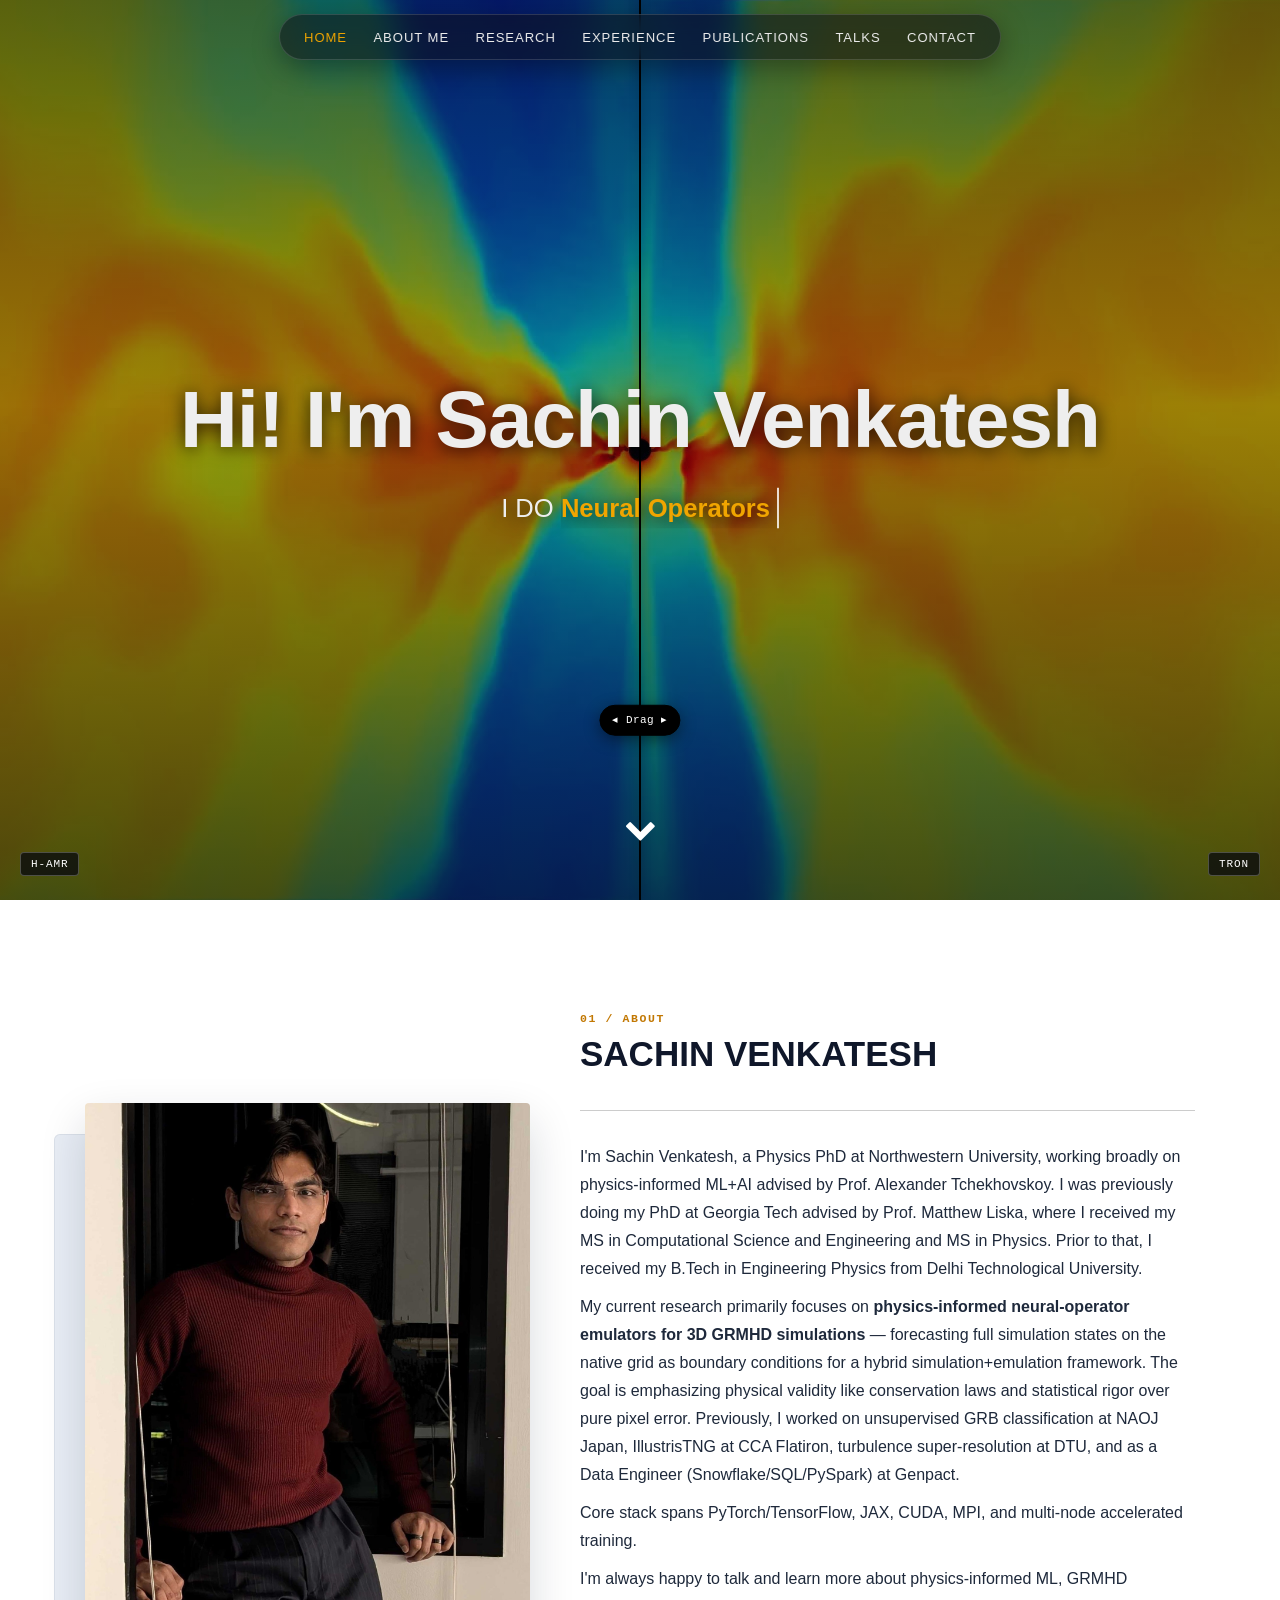
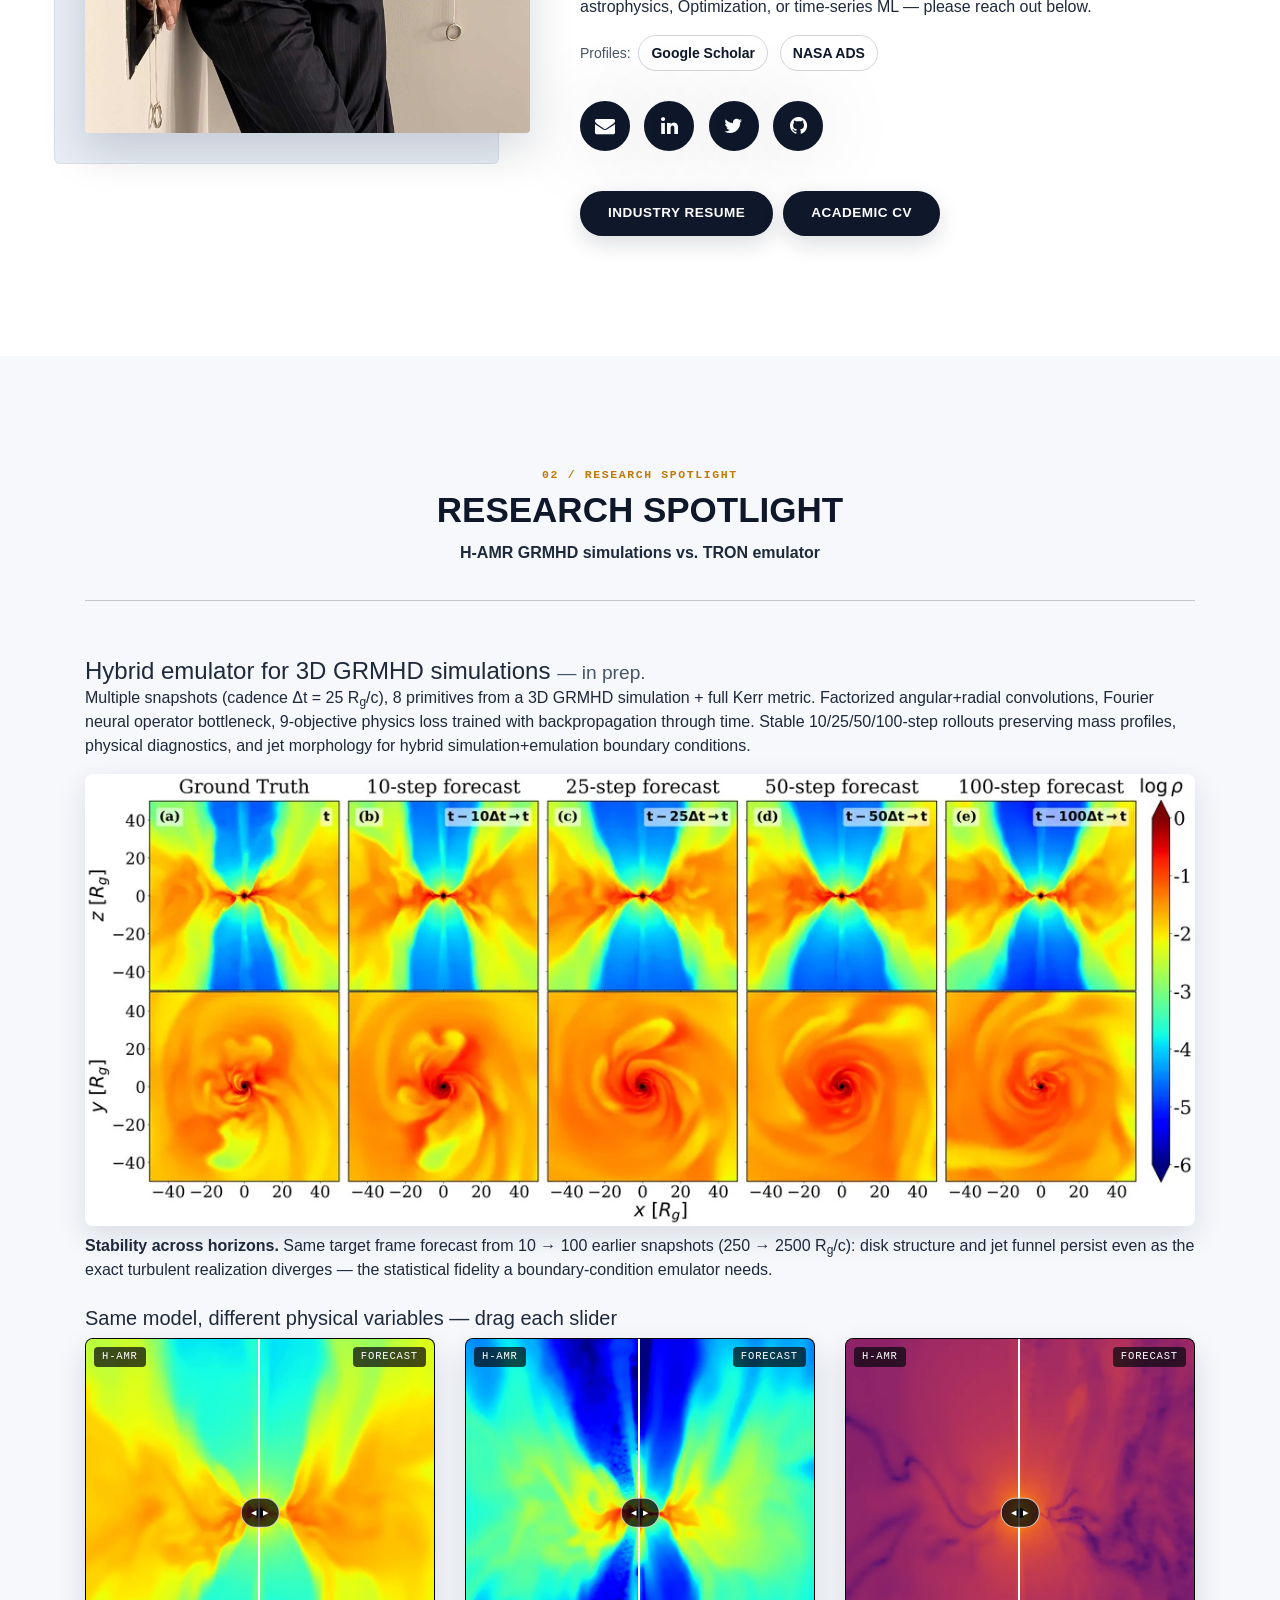
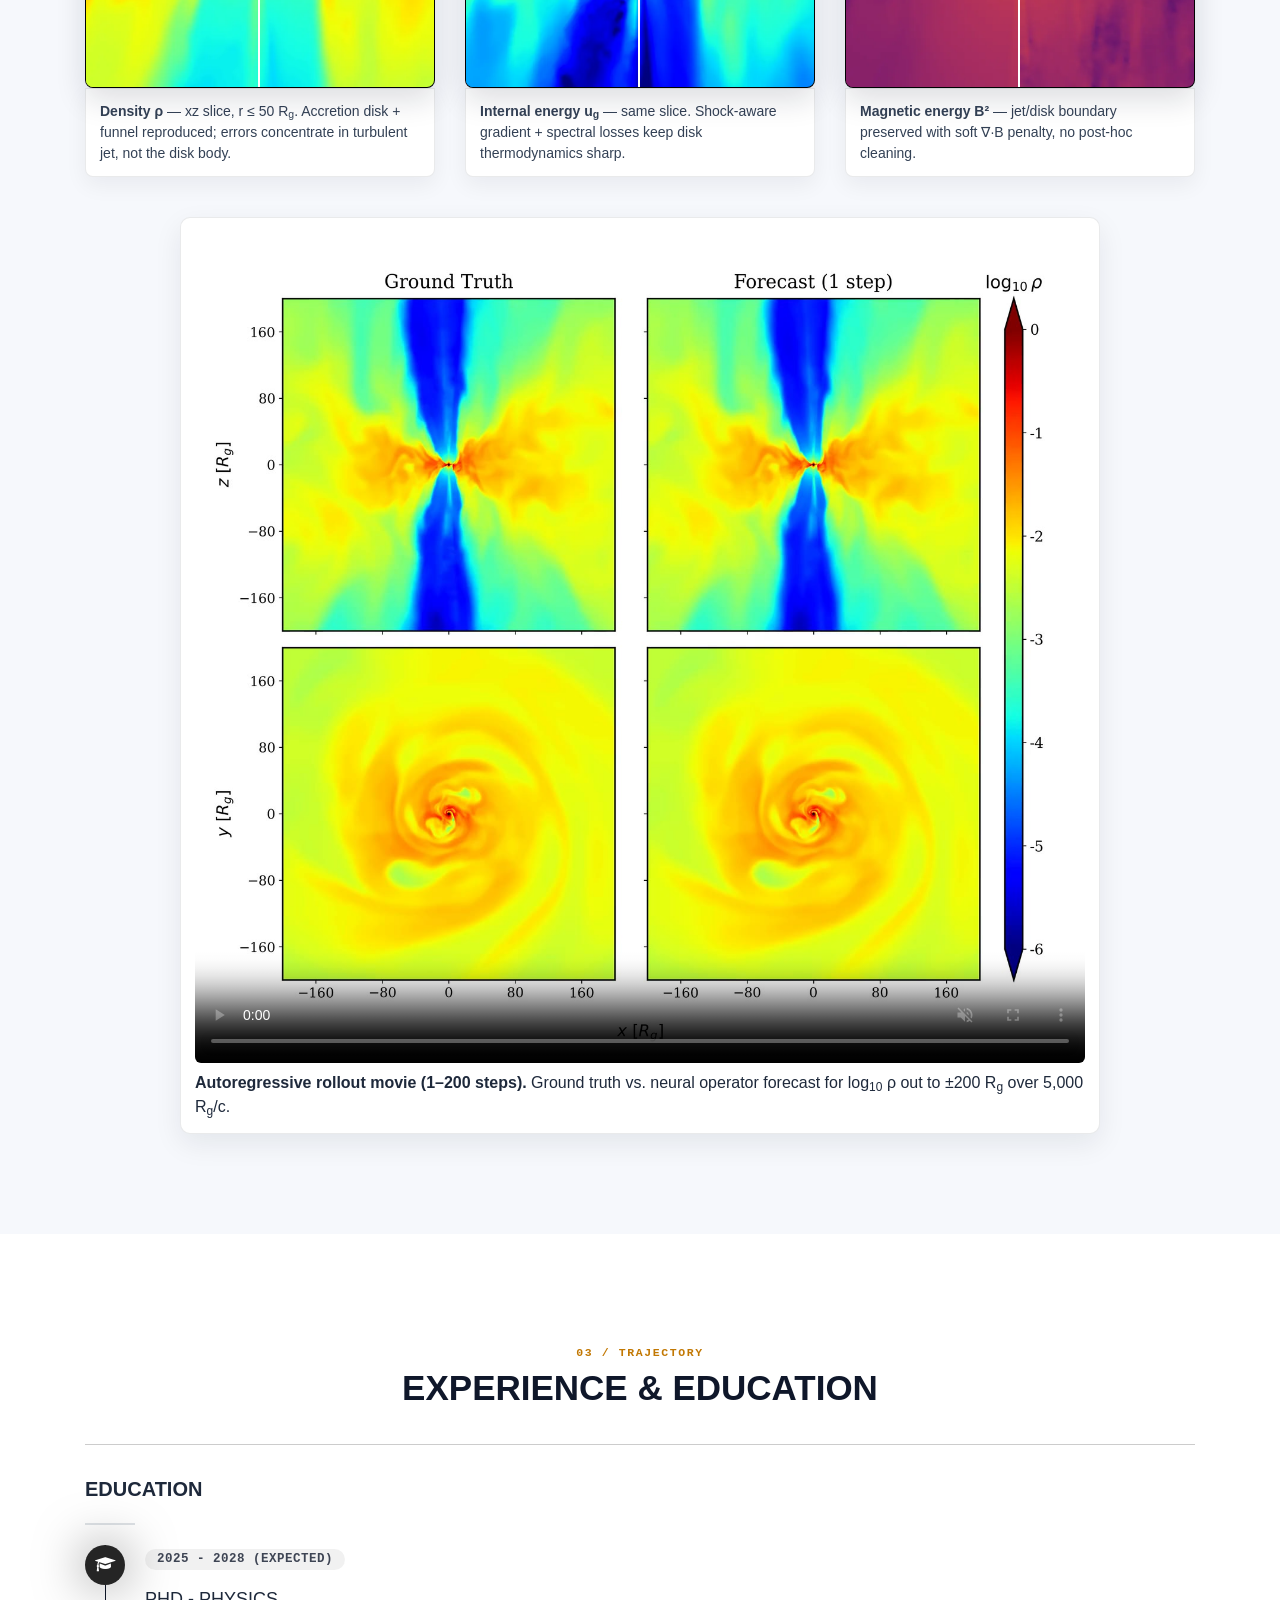
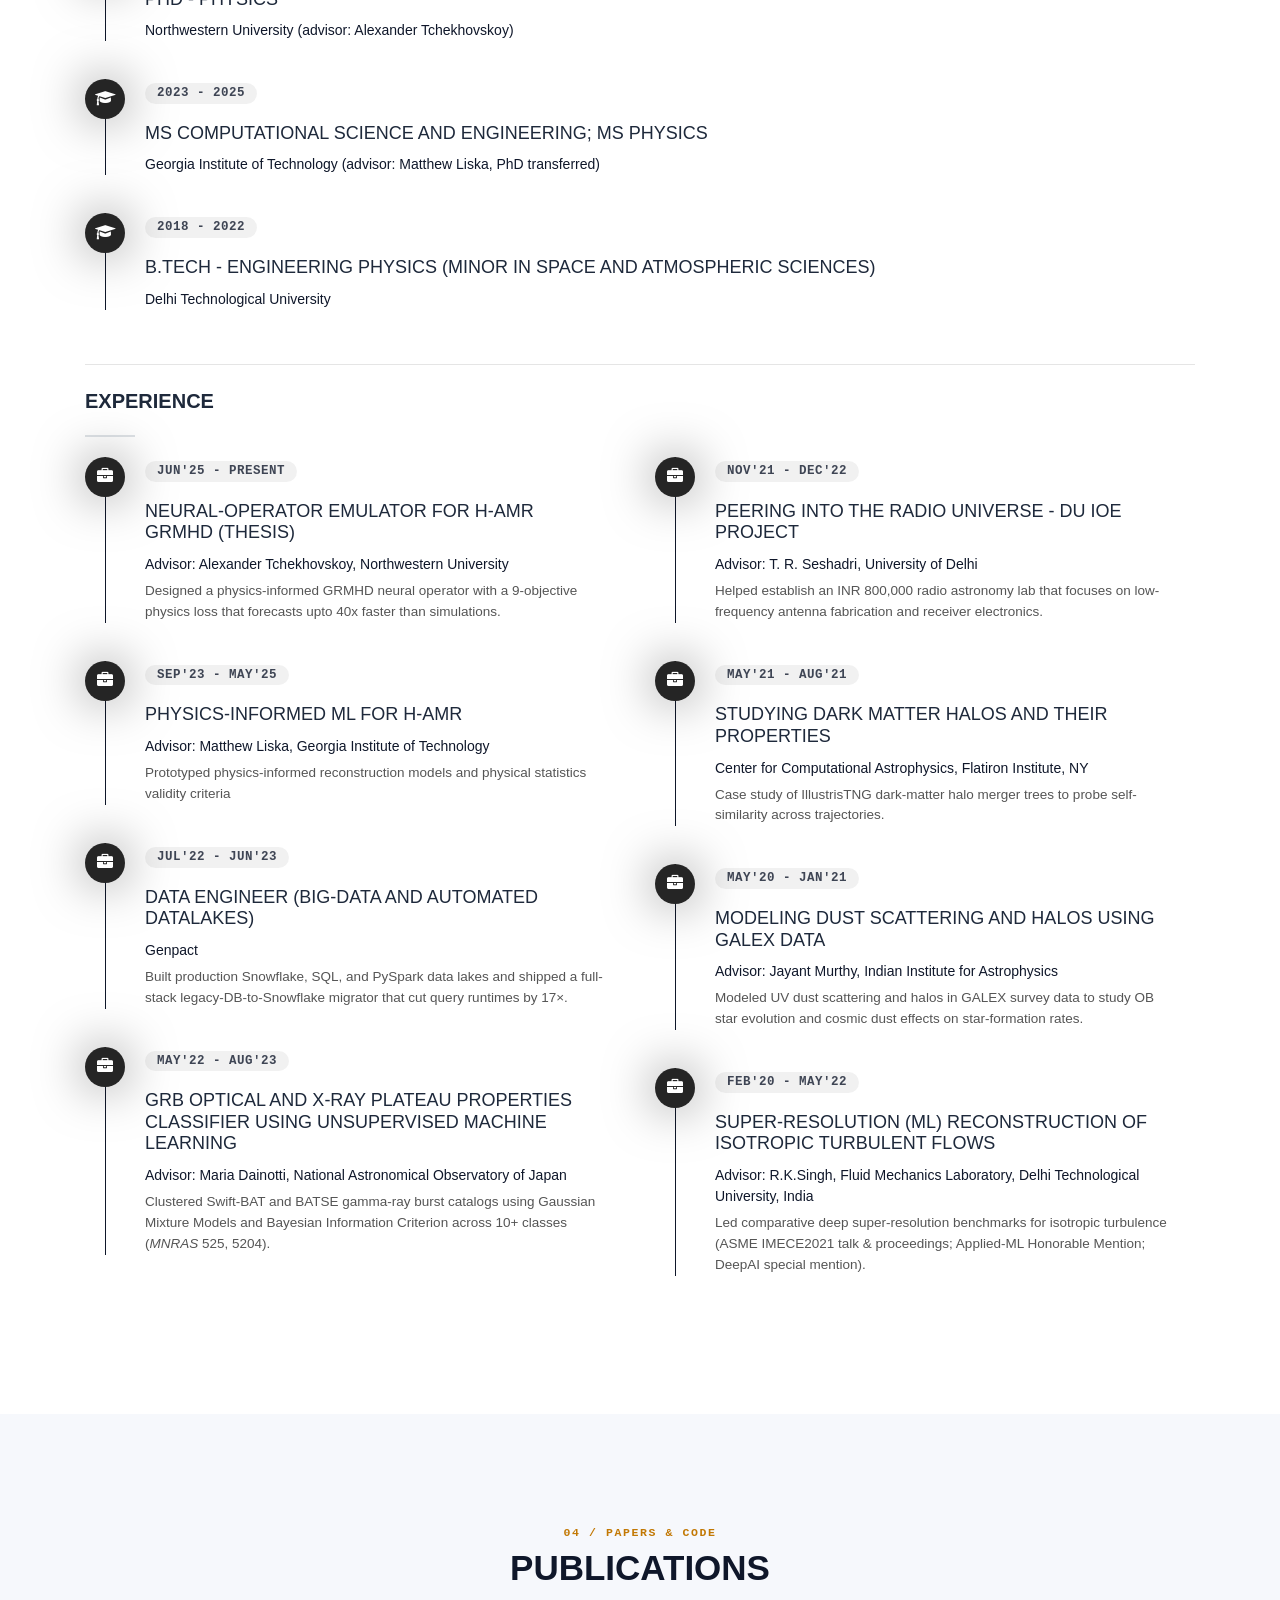
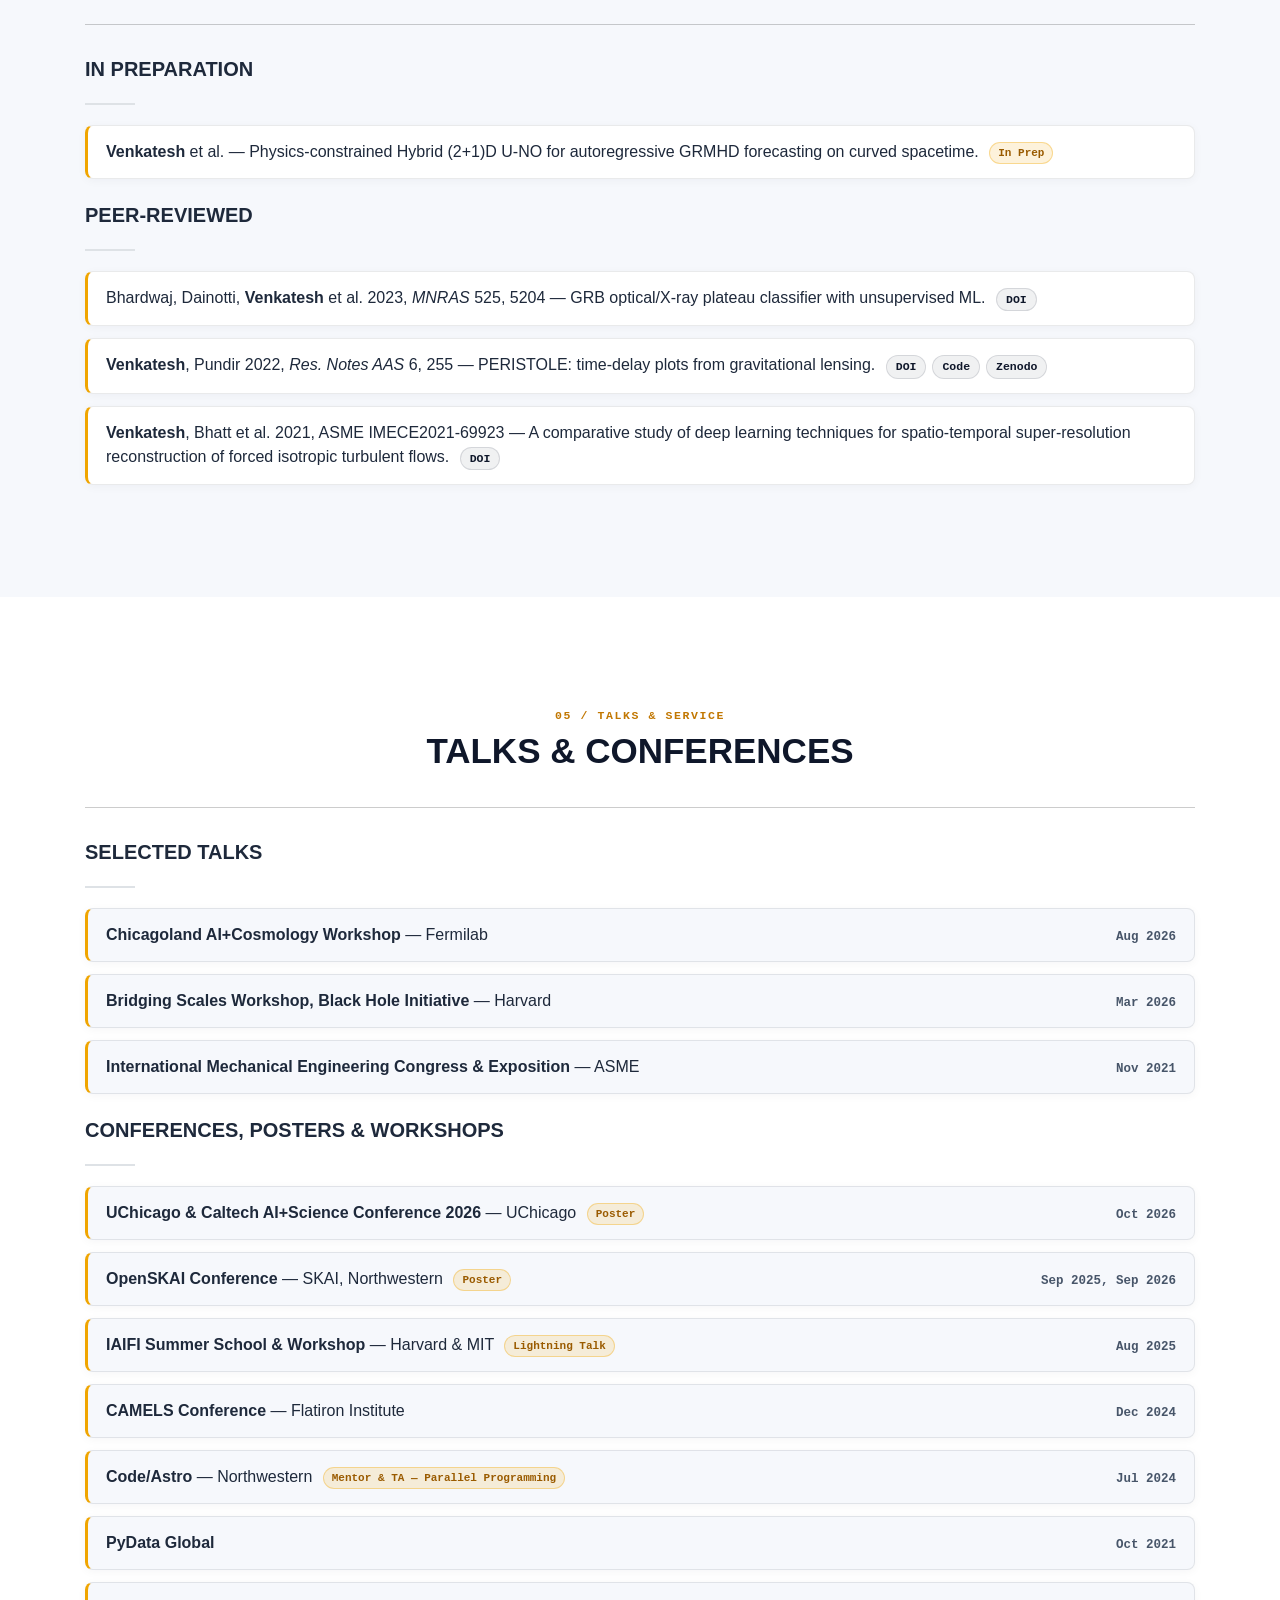
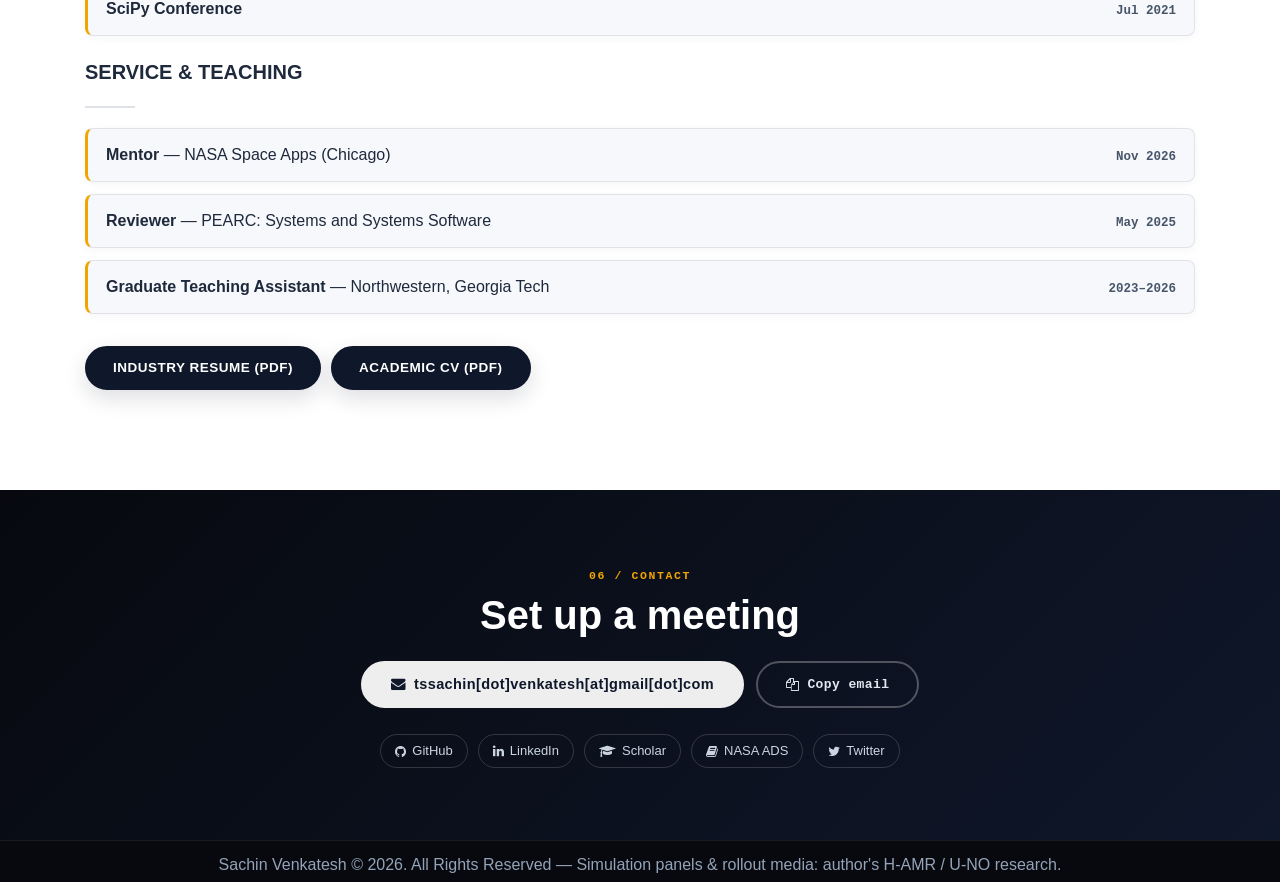
==== commit 920a3ef5: "Update index.html" ====
--- a/index.html
+++ b/index.html
@@ -66,7 +66,7 @@
                 <span class="hero-wipe-grip">◂ Drag ▸</span>
             </div>
             <span class="hero-tag left">H-AMR</span>
-            <span class="hero-tag right">Emulator</span>
+            <span class="hero-tag right">TRON</span>
             <input type="range" min="0" max="100" value="50" aria-label="Compare H-AMR ground truth video vs neural operator forecast video">
         </div>
         <!-- <ul class="circles">
--- a/css/style.css
+++ b/css/style.css
@@ -2,7 +2,14 @@
     margin: 0;
     padding: 0;
     -webkit-box-sizing: border-box;
-    box-sizing: border-box
+    box-sizing: border-box;
+    font-family: 'Inter', -apple-system, BlinkMacSystemFont, 'Segoe UI', Roboto, sans-serif;
+    color: #1e293b;
+    -webkit-font-smoothing: antialiased;
+}
+
+h1, h2, h3, h4, h5, h6, .poppins-font {
+    font-family: 'Space Grotesk', -apple-system, BlinkMacSystemFont, 'Segoe UI', sans-serif;
 }
 
 html {
@@ -27,10 +34,13 @@
 
 
 :root {
-    --primary-color: #222222;
+    --primary-color: #0f172a;
     --secondary-color: #eeeeee;
     --accent: #f0a500;
-    --ink: #1a1a2e;
+    --ink: #0f172a;
+    --muted: #475569;
+    --surface: #f6f8fc;
+    --border: rgba(15, 23, 42, .09);
 }
 
 
@@ -206,6 +216,8 @@
     position: relative;
     overflow: hidden;
     height: 100vh;
+    height: 100dvh;
+    min-height: 520px;
     background: #07090f;
 }
 
@@ -220,6 +232,18 @@
     --pos: 50%;
 }
 
+.hero-wipe.is-wide {
+    width: 100%;
+    height: 100%;
+}
+
+@media (max-aspect-ratio: 1/1) {
+    .hero-wipe.is-wide {
+        width: 100%;
+        height: min(108vw, 76dvh);
+    }
+}
+
 #hero-wipe-video {
     position: absolute;
     width: 1px;
@@ -247,6 +271,29 @@
         linear-gradient(180deg, rgba(7, 9, 15, .64) 0%, rgba(7, 9, 15, .42) 45%, rgba(7, 9, 15, .72) 100%);
 }
 
+.hero-wipe.is-wide::after {
+    background: linear-gradient(180deg, rgba(7, 9, 15, .64) 0%, rgba(7, 9, 15, .40) 45%, rgba(7, 9, 15, .72) 100%);
+}
+
+@media (max-aspect-ratio: 1/1) {
+    .hero-wipe.is-wide::after {
+        background: linear-gradient(180deg, #07090f 0%, rgba(7, 9, 15, .42) 14%, rgba(7, 9, 15, .42) 86%, #07090f 100%);
+    }
+}
+
+@media screen and (max-width: 767px) {
+    .hero-wipe-grip {
+        top: 88%;
+        font-size: 10px;
+        padding: 5px 10px;
+    }
+    .hero-tag {
+        bottom: 14px;
+        font-size: 10px;
+        padding: 2px 8px;
+    }
+}
+
 .hero-wipe-divider {
     position: absolute;
     top: 0;
@@ -254,33 +301,47 @@
     left: var(--pos);
     width: 2px;
     transform: translateX(-50%);
-    background: rgba(255, 255, 255, .82);
-    box-shadow: 0 0 12px rgba(0, 0, 0, .65);
+    background: #000;
+    box-shadow: 0 0 10px rgba(0, 0, 0, .35);
     pointer-events: none;
     z-index: 5;
 }
 
 .hero-wipe-grip {
     position: absolute;
-    top: 76%;
+    top: 80%;
     left: 50%;
     transform: translate(-50%, -50%);
-    background: rgba(7, 9, 15, .78);
+    background: #000;
     color: #fff;
-    font-size: 12px;
-    padding: 6px 11px;
+    font-family: 'JetBrains Mono', monospace;
+    font-size: 11px;
+    letter-spacing: .04em;
+    padding: 6px 12px;
     border-radius: 999px;
-    border: 1px solid rgba(255, 255, 255, .75);
+    border: 1px solid #000;
+    box-shadow: 0 4px 16px rgba(0, 0, 0, .45);
     white-space: nowrap;
+    animation: gripPulse 2.4s ease-in-out 2;
+}
+
+.hero-wipe.interacted .hero-wipe-grip {
+    animation: none;
+}
+
+@keyframes gripPulse {
+    0%, 100% { box-shadow: 0 4px 16px rgba(0, 0, 0, .45); border-color: #000; }
+    50% { box-shadow: 0 0 0 6px rgba(0, 0, 0, .28); border-color: #000; }
 }
 
 .hero-tag {
     position: absolute;
     bottom: 24px;
+    font-family: 'JetBrains Mono', monospace;
     font-size: 11px;
     letter-spacing: .08em;
     text-transform: uppercase;
-    background: rgba(7, 9, 15, .74);
+    background: rgba(7, 9, 15, .76);
     color: #fff;
     padding: 3px 10px;
     border-radius: 4px;
@@ -592,9 +653,22 @@
     position: relative
 }
 
+.eyebrow {
+    display: inline-block;
+    font-family: 'JetBrains Mono', monospace;
+    font-size: 11.5px;
+    font-weight: 600;
+    letter-spacing: .14em;
+    text-transform: uppercase;
+    color: #c27803;
+    margin-bottom: 6px;
+}
+
 section.about .about-img::before {
     content: "";
-    background-color: #f2f2f2;
+    background-color: #e8edf5;
+    border: 1px solid rgba(15, 23, 42, .06);
+    border-radius: 6px;
     width: 100%;
     height: 100%;
     position: absolute;
@@ -607,10 +681,9 @@
     position: relative;
     width: 100%;
     z-index: 1;
-    -webkit-box-shadow: 0 0 85px 0 rgba(0, 0, 0, .14);
-    box-shadow: 0 0 85px 0 rgba(0, 0, 0, .14);
-    /* -webkit-animation: MoveUpDown 5s linear infinite;
-    animation: MoveUpDown 5s linear infinite */
+    border-radius: 4px;
+    -webkit-box-shadow: 0 18px 45px rgba(15, 23, 42, .16);
+    box-shadow: 0 18px 45px rgba(15, 23, 42, .16);
 }
 
 /* @-webkit-keyframes MoveUpDown {
@@ -1057,43 +1130,99 @@
 }
 
 .contact {
-    padding: 4em 0;
+    padding: 4.5em 0;
     text-align: center;
-    background: linear-gradient(135deg, #1a1a2e 0%, #11111b 100%);
+    background: linear-gradient(135deg, #07090f 0%, #0f172a 100%);
+}
+
+.contact .eyebrow {
+    color: var(--accent);
 }
 
 .contact h2 {
     color: #fff;
     font-size: 40px;
-    font-weight: 900
+    font-weight: 700
 }
 
 .contact h2 span {
-    color: #aaa
+    color: #94a3b8
+}
+
+.contact-actions {
+    display: flex;
+    flex-wrap: wrap;
+    justify-content: center;
+    gap: 12px;
+    margin-top: 22px;
 }
 
 .contact .contact-btn {
-    display: inline-block;
+    display: inline-flex;
+    align-items: center;
+    gap: 8px;
     background-color: var(--secondary-color);
-    padding: 10px 40px;
+    padding: 11px 28px;
     border: 2px solid var(--secondary-color);
-    color: #222;
-    font-size: 15px;
+    color: #0f172a;
+    font-size: 14.5px;
     font-weight: 600;
     cursor: pointer;
-    margin-top: 20px;
+    margin-top: 0;
     text-decoration: none;
-    -webkit-transition: .3s ease;
-    -o-transition: .3s ease;
-    transition: .3s ease;
-    letter-spacing: 1px;
-    border-radius: 50px
+    transition: all .22s ease;
+    letter-spacing: .4px;
+    border-radius: 50px;
+    overflow-wrap: anywhere;
 }
 
 .contact .contact-btn:hover {
+    background-color: var(--accent);
+    border-color: var(--accent);
+    color: #0b0f19;
+    transform: translateY(-1px);
+}
+
+.contact .copy-btn {
     background-color: transparent;
+    color: #e2e8f0;
+    border-color: rgba(255, 255, 255, .28);
+    font-family: 'JetBrains Mono', monospace;
+    font-size: 13px;
+}
+
+.contact .copy-btn:hover {
+    background-color: rgba(240, 165, 0, .14);
     border-color: var(--accent);
     color: var(--accent);
+}
+
+.footer-socials {
+    display: flex;
+    flex-wrap: wrap;
+    justify-content: center;
+    gap: 10px;
+    margin-top: 26px;
+}
+
+.footer-socials a {
+    display: inline-flex;
+    align-items: center;
+    gap: 6px;
+    padding: 6px 14px;
+    border-radius: 999px;
+    border: 1px solid rgba(255, 255, 255, .16);
+    color: #cbd5e1;
+    font-size: 13px;
+    font-weight: 500;
+    text-decoration: none;
+    transition: all .2s ease;
+}
+
+.footer-socials a:hover {
+    border-color: var(--accent);
+    color: var(--accent);
+    transform: translateY(-1px);
 }
 
 @media screen and (max-width:768px) {
@@ -1101,26 +1230,30 @@
         font-size: 26px
     }
     .contact .contact-btn {
-        padding: 10px 22px;
+        padding: 10px 20px;
         font-size: 13px;
-        word-break: break-word;
     }
 }
 
 .tagline {
-    background-color: #111;
-    padding: 12px 0;
+    background-color: #07090f;
+    border-top: 1px solid rgba(255, 255, 255, .08);
+    padding: 14px 0;
     text-align: center;
-    color: #aaa
-}
-
-/* ---- Spotlight compare sliders, accent buttons, publications list ---- */
+    color: #94a3b8
+}
+
+/* ---- Spotlight compare sliders, accent buttons, publications & talks cards ---- */
 .compare {
     position: relative;
     overflow: hidden;
     border-radius: 8px;
     background: #000;
     --pos: 50%;
+    transition: transform .22s ease, box-shadow .22s ease;
+}
+.compare:hover {
+    transform: translateY(-2px);
 }
 .compare > picture img {
     display: block;
@@ -1150,8 +1283,9 @@
     top: 50%;
     left: var(--pos);
     transform: translate(-50%, -50%);
-    background: rgba(0, 0, 0, .65);
+    background: rgba(7, 9, 15, .78);
     color: #fff;
+    font-family: 'JetBrains Mono', monospace;
     font-size: 11px;
     padding: 6px 9px;
     border-radius: 999px;
@@ -1174,10 +1308,11 @@
 .compare .cmp-tag {
     position: absolute;
     top: 8px;
-    font-size: 11px;
+    font-family: 'JetBrains Mono', monospace;
+    font-size: 10.5px;
     letter-spacing: .08em;
     text-transform: uppercase;
-    background: rgba(0, 0, 0, .65);
+    background: rgba(7, 9, 15, .72);
     color: #fff;
     padding: 2px 8px;
     border-radius: 4px;
@@ -1187,27 +1322,34 @@
 .compare .cmp-tag.left { left: 8px; }
 .compare .cmp-tag.right { right: 8px; }
 
-#research { background: #faf9f7; }
-#research h4 small { color: #666; }
+#research { background: var(--surface); }
+#research h4 small { color: var(--muted); }
 #research .compare {
-    box-shadow: 0 12px 32px rgba(0, 0, 0, .20);
-    border: 1px solid rgba(0, 0, 0, .08);
+    box-shadow: 0 12px 30px rgba(15, 23, 42, .14);
+    border: 1px solid var(--border);
 }
 #research .col-md-4 > p {
     background: #fff;
-    border: 1px solid rgba(0, 0, 0, .07);
+    border: 1px solid var(--border);
     border-radius: 0 0 8px 8px;
-    padding: 10px 12px;
+    padding: 12px 14px;
     margin-top: 0 !important;
     font-size: 14px;
-    box-shadow: 0 8px 22px rgba(0, 0, 0, .08);
+    color: #334155;
+    box-shadow: 0 8px 22px rgba(15, 23, 42, .06);
 }
 #research .research-video-card {
     background: #fff;
-    border: 1px solid rgba(0, 0, 0, .08);
+    border: 1px solid var(--border);
     border-radius: 10px;
     padding: 14px;
-    box-shadow: 0 10px 28px rgba(0, 0, 0, .10);
+    box-shadow: 0 10px 28px rgba(15, 23, 42, .08);
+    transition: transform .22s ease, box-shadow .22s ease, border-color .22s ease;
+}
+#research .research-video-card:hover {
+    transform: translateY(-2px);
+    border-color: rgba(240, 165, 0, .45);
+    box-shadow: 0 14px 34px rgba(15, 23, 42, .12);
 }
 #research .research-video-card video {
     display: block;
@@ -1223,7 +1365,7 @@
     border: 2px solid var(--primary-color);
     color: #fff;
     text-transform: uppercase;
-    font-size: 14px;
+    font-size: 13.5px;
     font-weight: 600;
     cursor: pointer;
     margin-top: 12px;
@@ -1231,15 +1373,15 @@
     letter-spacing: .5px;
     border-radius: 999px;
     padding: 10px 26px;
-    transition: all .25s ease;
-    box-shadow: 0 8px 24px rgba(0, 0, 0, .14);
+    transition: all .22s ease;
+    box-shadow: 0 8px 22px rgba(15, 23, 42, .14);
 }
 section.about .main-btn:hover,
 section.resume .main-btn:hover {
     background-color: var(--accent);
     border-color: var(--accent);
-    color: #111;
-    box-shadow: 0 8px 24px rgba(240, 165, 0, .4);
+    color: #0b0f19;
+    box-shadow: 0 8px 24px rgba(240, 165, 0, .38);
     transform: translateY(-1px);
 }
 .resume .about-button {
@@ -1251,14 +1393,14 @@
 .academic-links {
     margin-top: 14px;
     font-size: 14px;
-    color: #555;
+    color: var(--muted);
 }
 .academic-links a {
     display: inline-block;
     padding: 3px 12px;
     margin: 0 4px;
     border-radius: 999px;
-    border: 1px solid rgba(26, 26, 46, .2);
+    border: 1px solid rgba(15, 23, 42, .18);
     color: var(--ink);
     font-weight: 600;
     text-decoration: none;
@@ -1267,12 +1409,12 @@
 .academic-links a:hover {
     background: var(--accent);
     border-color: var(--accent);
-    color: #111;
-}
-
-/* Publications & Talks: plain accent-bar lists, not the theme's timeline */
+    color: #0b0f19;
+}
+
+/* Publications & Talks: elevated accent-bar cards */
 #publications {
-    background: #faf9f7;
+    background: var(--surface);
 }
 #talks {
     background: #fff;
@@ -1280,24 +1422,120 @@
 #publications .resume-box li,
 #talks .resume-box li {
     display: block;
-    padding: 0 0 0 14px;
+    background: #fff;
+    padding: 14px 18px;
     margin: 0 0 12px;
+    border: 1px solid var(--border);
     border-left: 3px solid var(--accent);
+    border-radius: 8px;
+    box-shadow: 0 2px 10px rgba(15, 23, 42, .04);
+    overflow-wrap: anywhere;
+    transition: transform .2s ease, box-shadow .2s ease, border-color .2s ease;
+}
+#talks .resume-box li {
+    background: var(--surface);
+}
+#publications .resume-box li:hover,
+#talks .resume-box li:hover {
+    transform: translateY(-2px);
+    box-shadow: 0 8px 20px rgba(15, 23, 42, .08);
+    border-color: rgba(240, 165, 0, .45);
+    border-left-color: var(--accent);
 }
 #publications .resume-box li:after,
 #talks .resume-box li:after {
     display: none;
+}
+.pub-links {
+    display: inline-flex;
+    flex-wrap: wrap;
+    gap: 6px;
+    margin-left: 6px;
+    vertical-align: baseline;
+}
+.pub-link {
+    display: inline-block;
+    font-family: 'JetBrains Mono', monospace;
+    font-size: 11.5px;
+    font-weight: 600;
+    padding: 2px 9px;
+    border-radius: 999px;
+    background: rgba(15, 23, 42, .06);
+    color: var(--ink);
+    border: 1px solid rgba(15, 23, 42, .12);
+    text-decoration: none !important;
+    transition: all .18s ease;
+}
+.pub-link:hover {
+    background: var(--accent);
+    border-color: var(--accent);
+    color: #0b0f19;
+}
+.talk-tag {
+    display: inline-block;
+    font-family: 'JetBrains Mono', monospace;
+    font-size: 11px;
+    font-weight: 600;
+    padding: 2px 8px;
+    margin-left: 6px;
+    border-radius: 999px;
+    background: rgba(240, 165, 0, .14);
+    color: #9a5b00;
+    border: 1px solid rgba(240, 165, 0, .35);
+    vertical-align: middle;
 }
 .talk-item {
     display: flex;
     justify-content: space-between;
     align-items: baseline;
-    gap: 12px;
+    gap: 4px 12px;
     flex-wrap: wrap;
 }
 .talk-date {
-    font-size: 13px;
+    font-family: 'JetBrains Mono', monospace;
+    font-size: 12.5px;
     font-weight: 600;
-    color: #666;
+    color: var(--muted);
     white-space: nowrap;
-}+}
+.resume .resume-box .time {
+    font-family: 'JetBrains Mono', monospace;
+    font-size: 12.5px;
+}
+
+/* Subtle scroll reveal */
+.reveal {
+    opacity: 0;
+    transform: translateY(14px);
+    transition: opacity .5s ease, transform .5s ease;
+}
+.reveal.is-visible {
+    opacity: 1;
+    transform: none;
+}
+@media (prefers-reduced-motion: reduce) {
+    .reveal {
+        opacity: 1;
+        transform: none;
+        transition: none;
+    }
+    .hero-wipe-grip {
+        animation: none;
+    }
+}
+
+@media screen and (max-width: 767px) {
+    section.resume,
+    section.research {
+        padding: 56px 0;
+    }
+    .resume .resume-box li {
+        padding: 0 6px 0 52px;
+        margin: 0 0 28px;
+    }
+    #publications .resume-box li,
+    #talks .resume-box li {
+        padding: 12px 14px;
+        margin: 0 0 10px;
+    }
+}
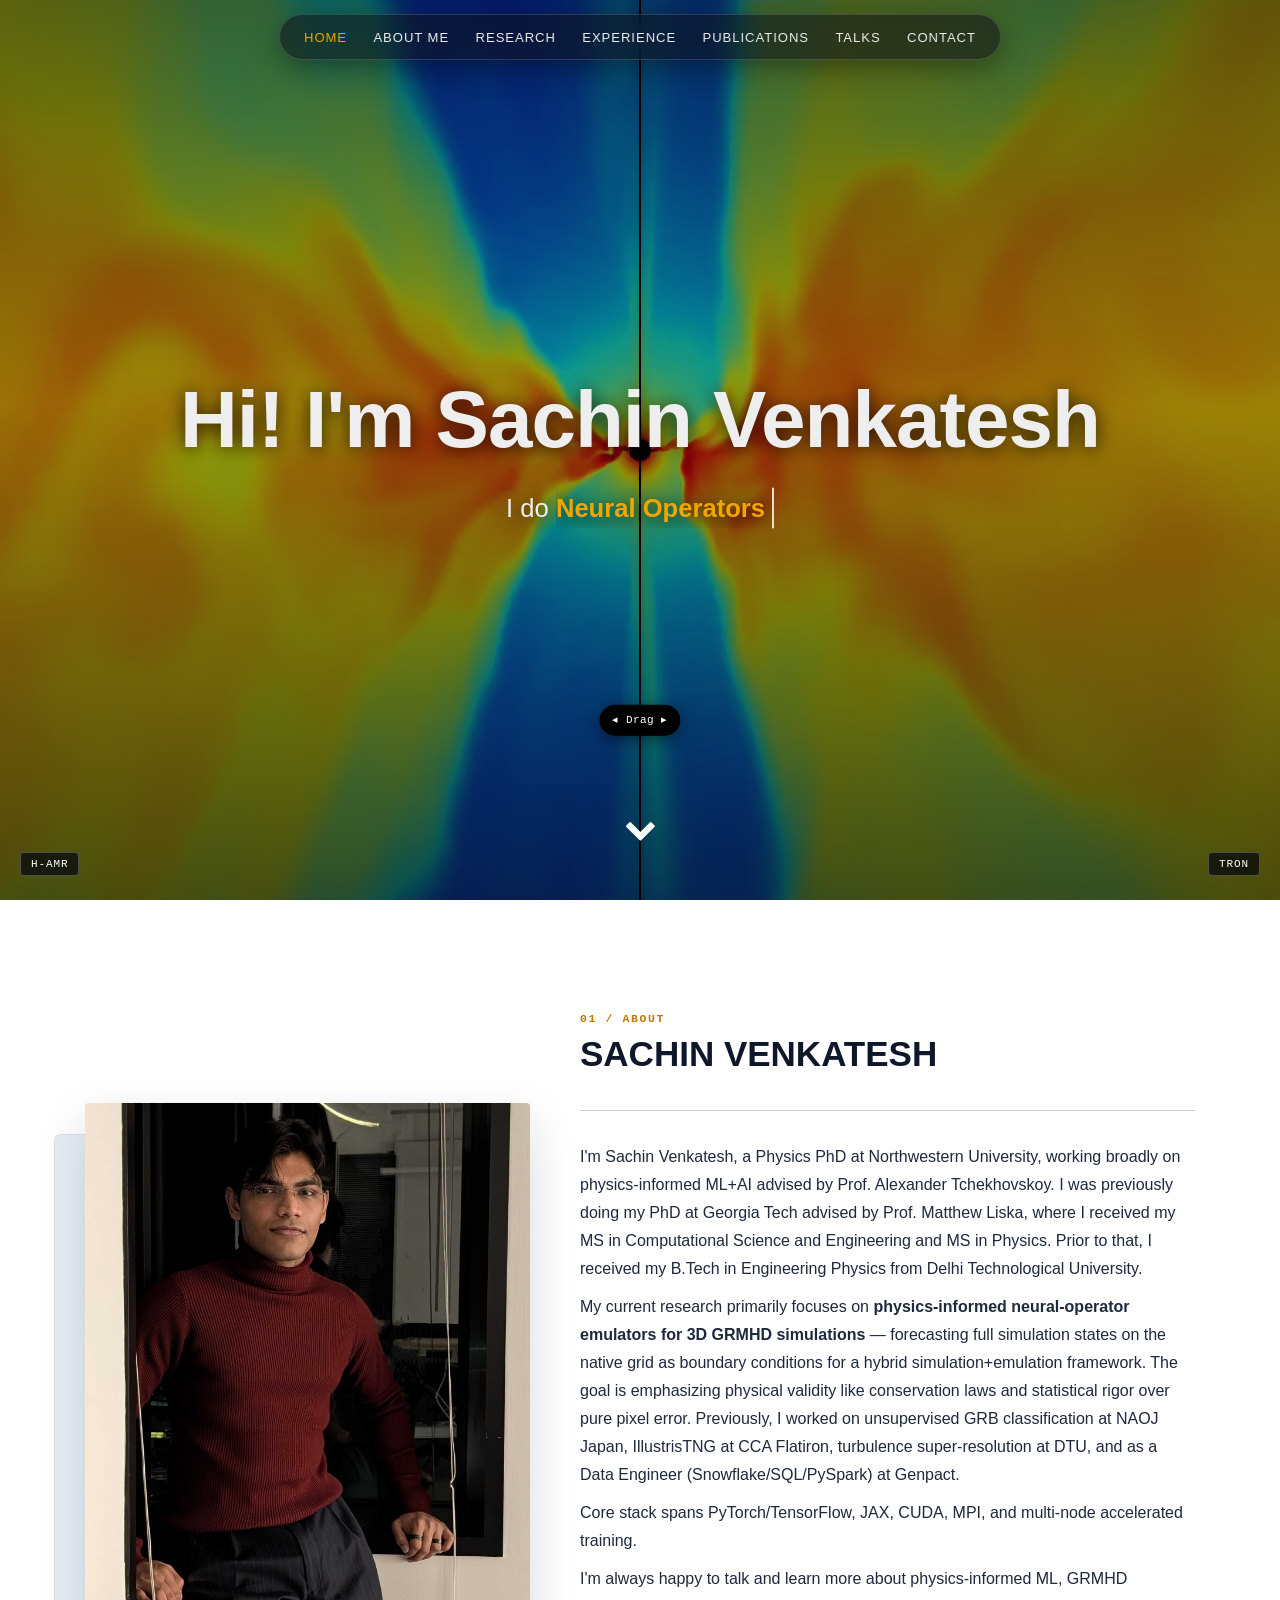
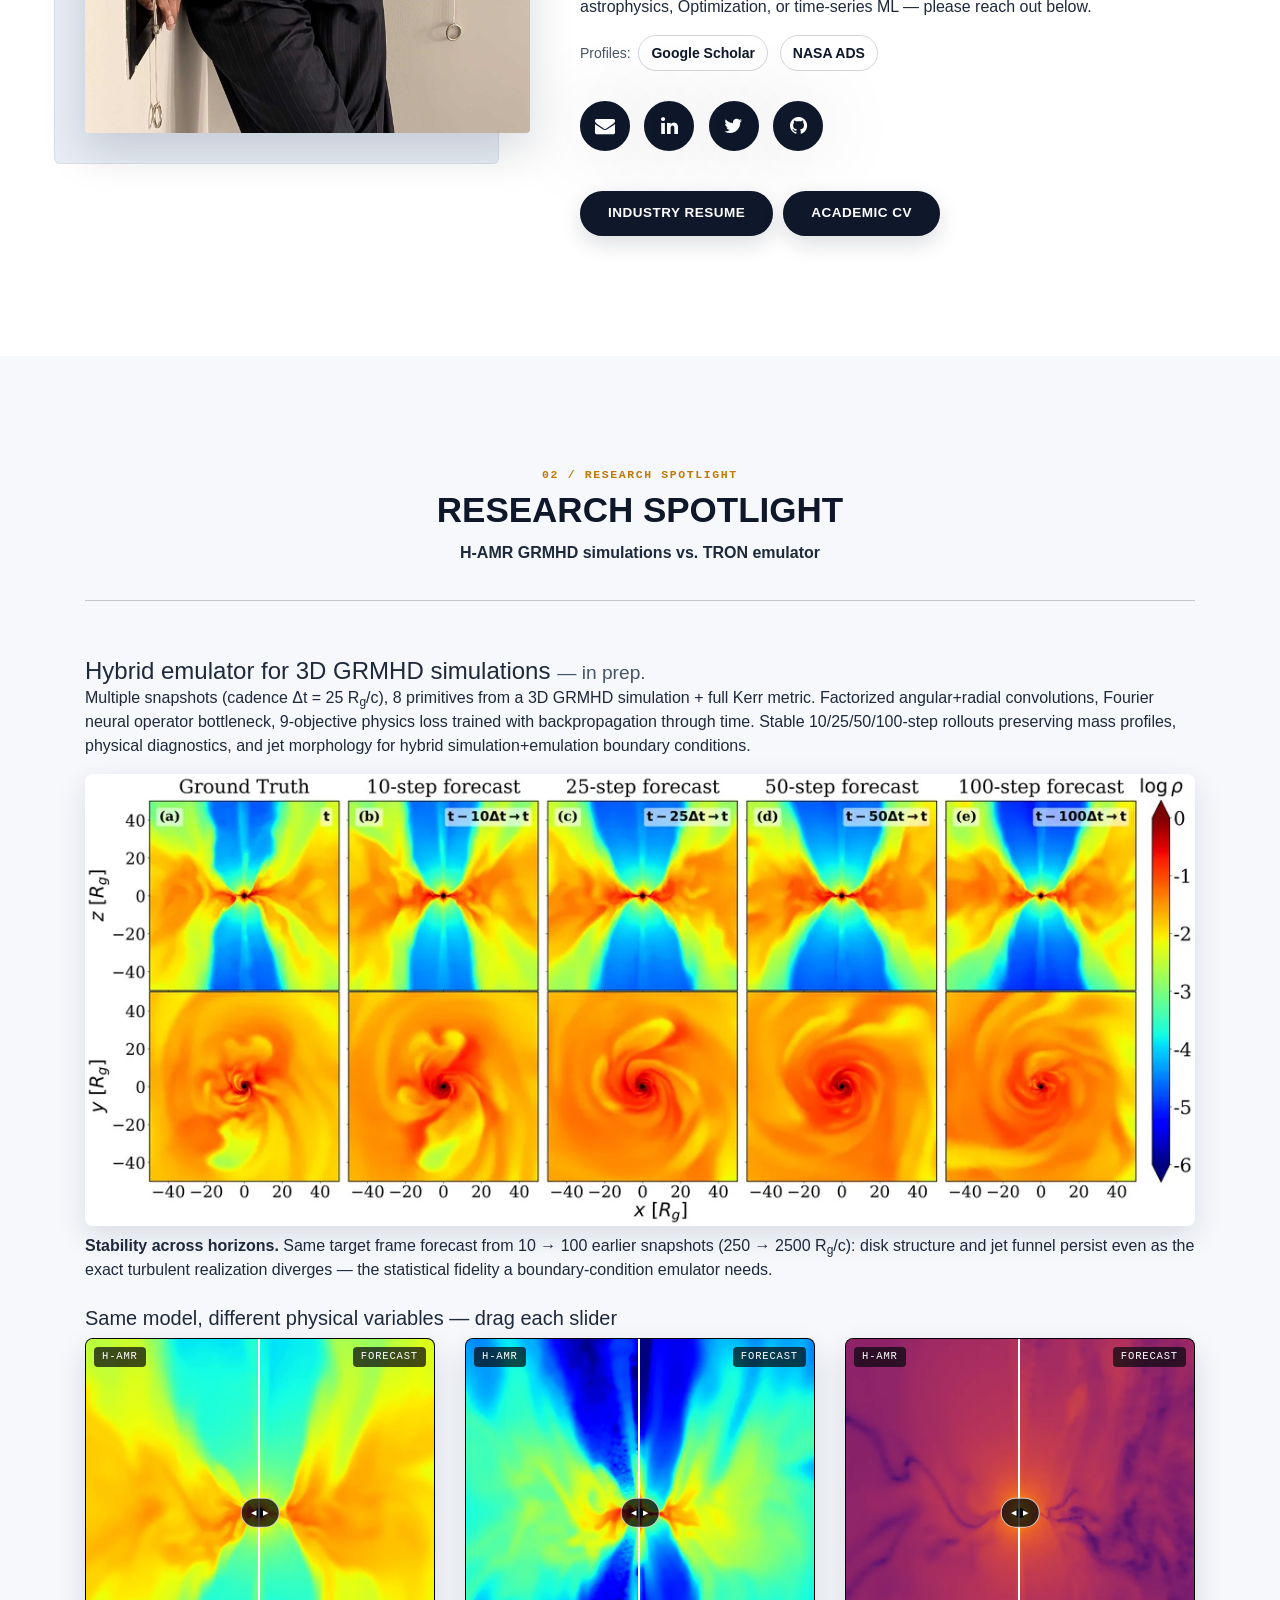
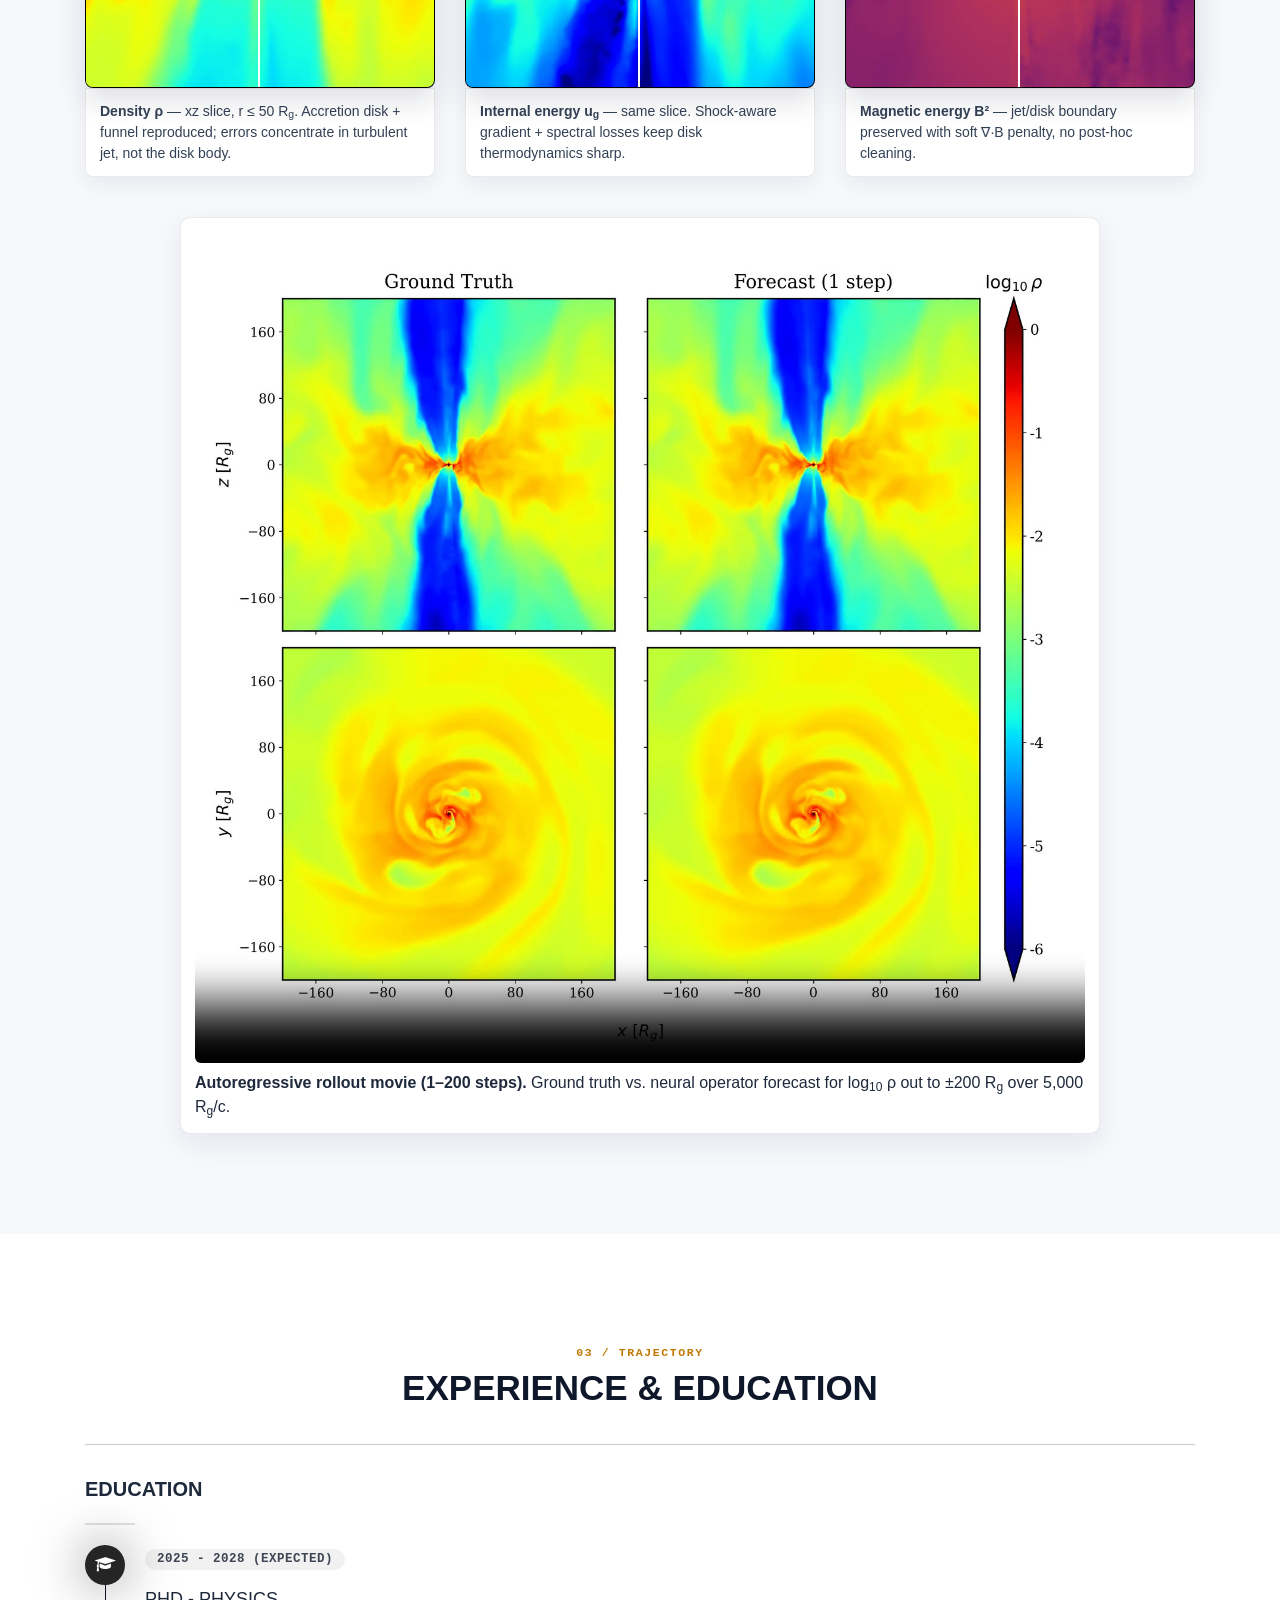
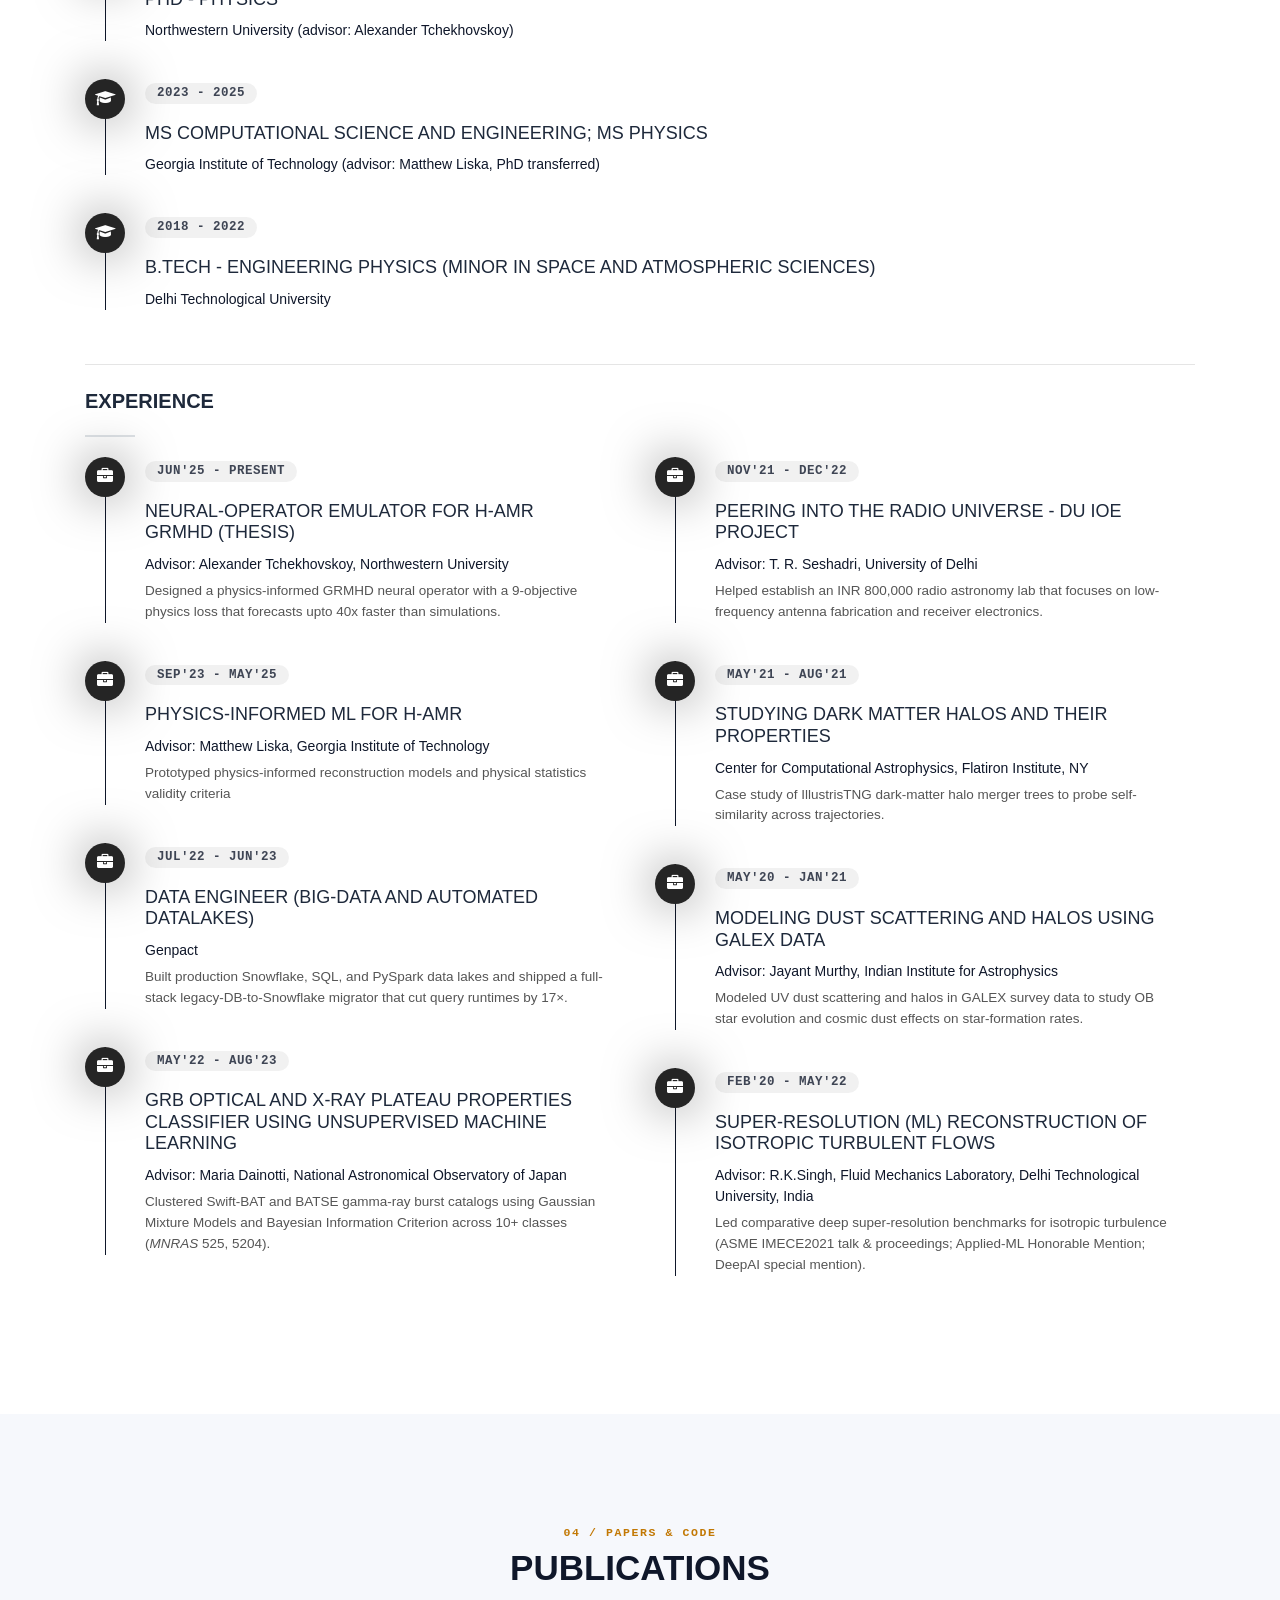
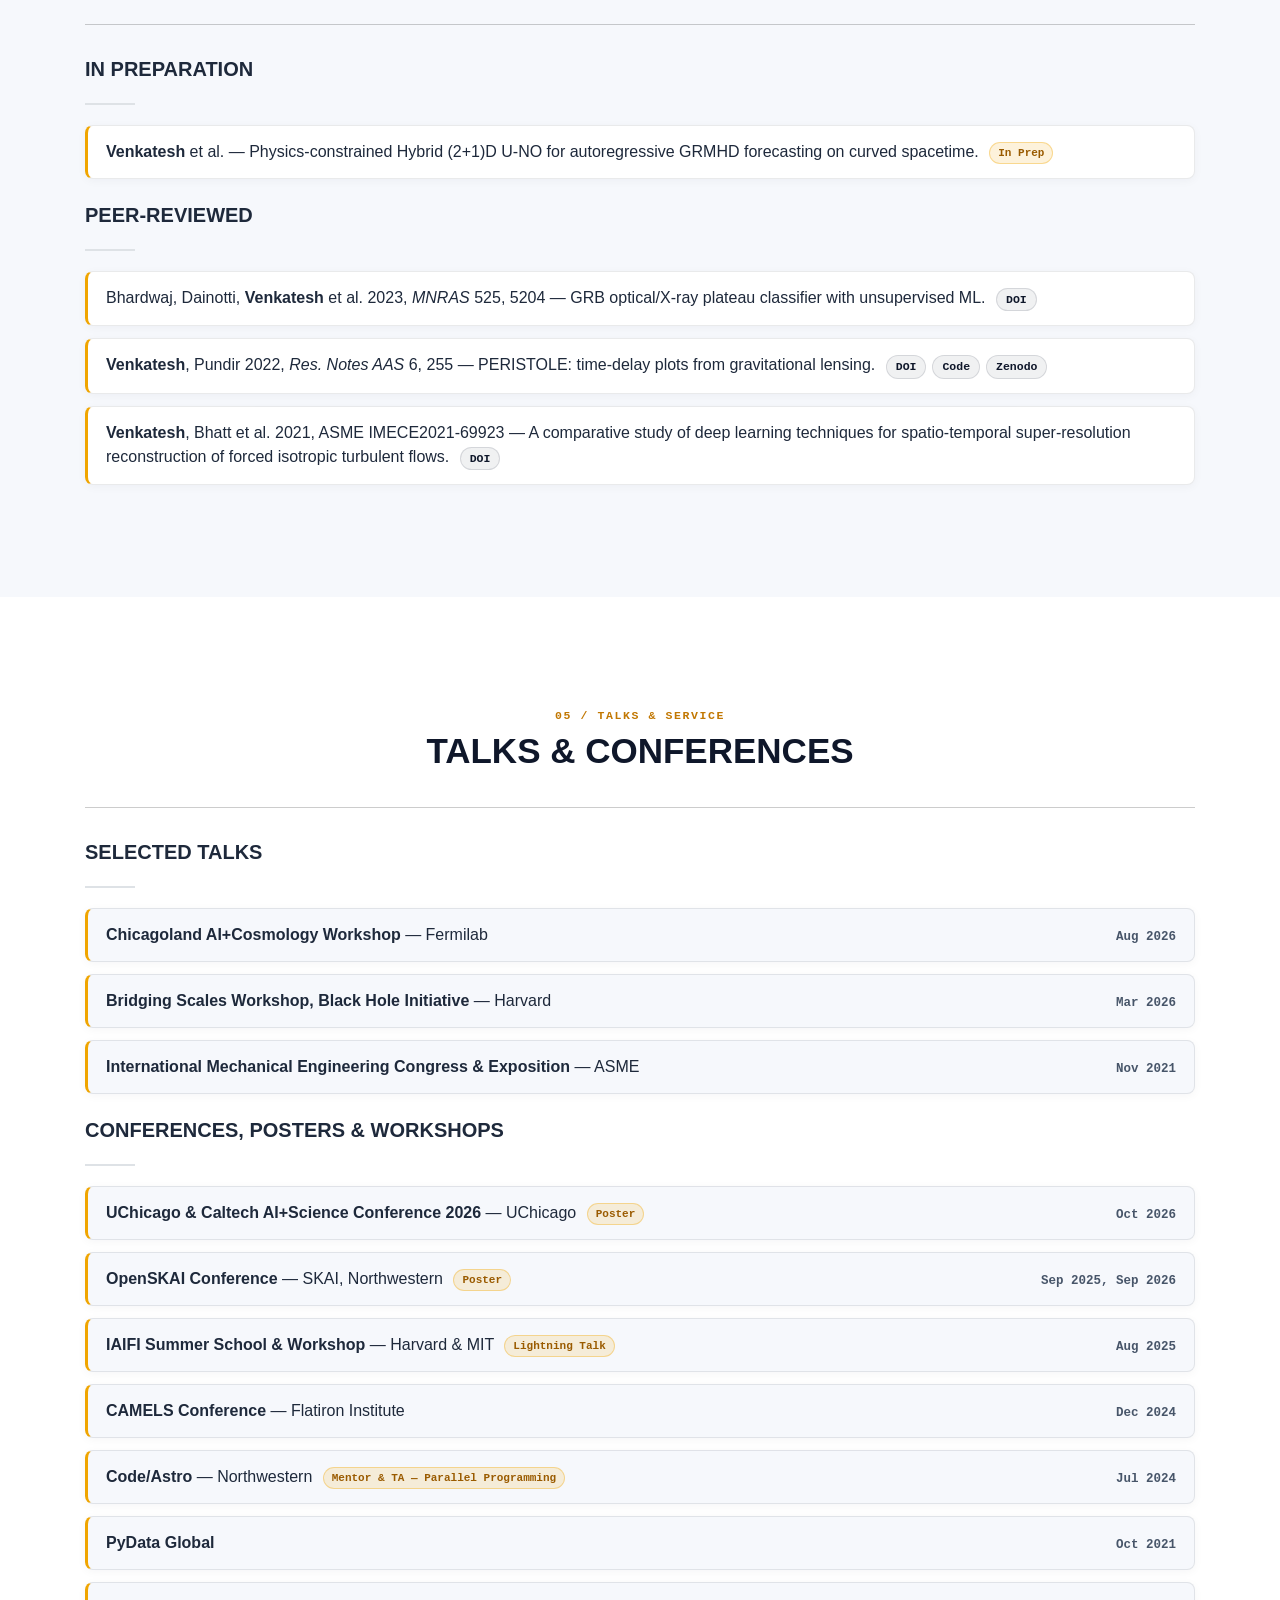
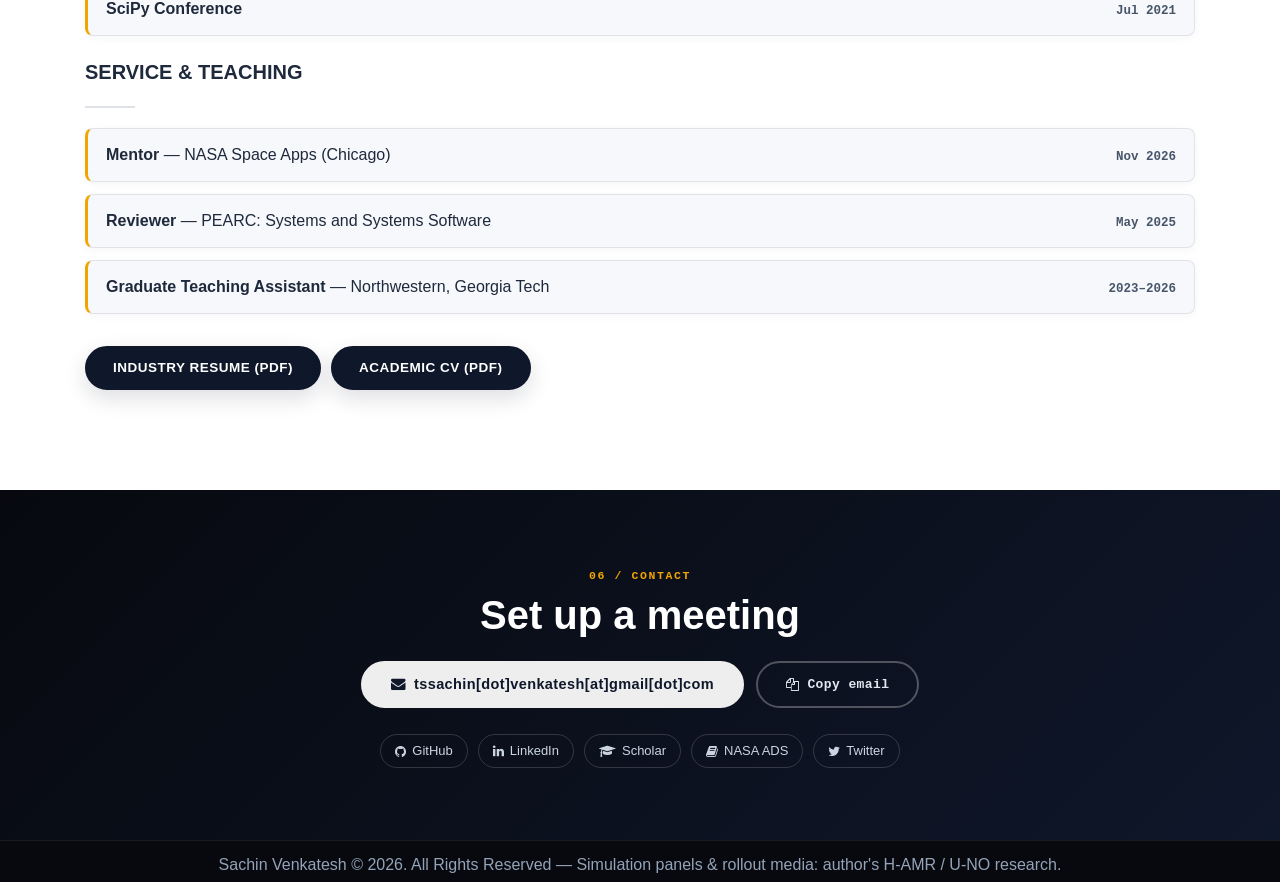
==== commit c1b2bca7: "Update index.html" ====
--- a/index.html
+++ b/index.html
@@ -118,7 +118,7 @@
                 <h1>Hi! I'm Sachin Venkatesh</h1>
                 <p class="cd-headline clip mt-30">
                     <!-- <span>Lorem Ipsum is simply dummy text of the.</span><br> -->
-                    <span class="blc">I DO</span>
+                    <span class="blc">I do</span>
                     <span class="cd-words-wrapper">
                         <b class="is-visible">Black-Hole Simulations</b>
                         <b>Neural Operators</b>
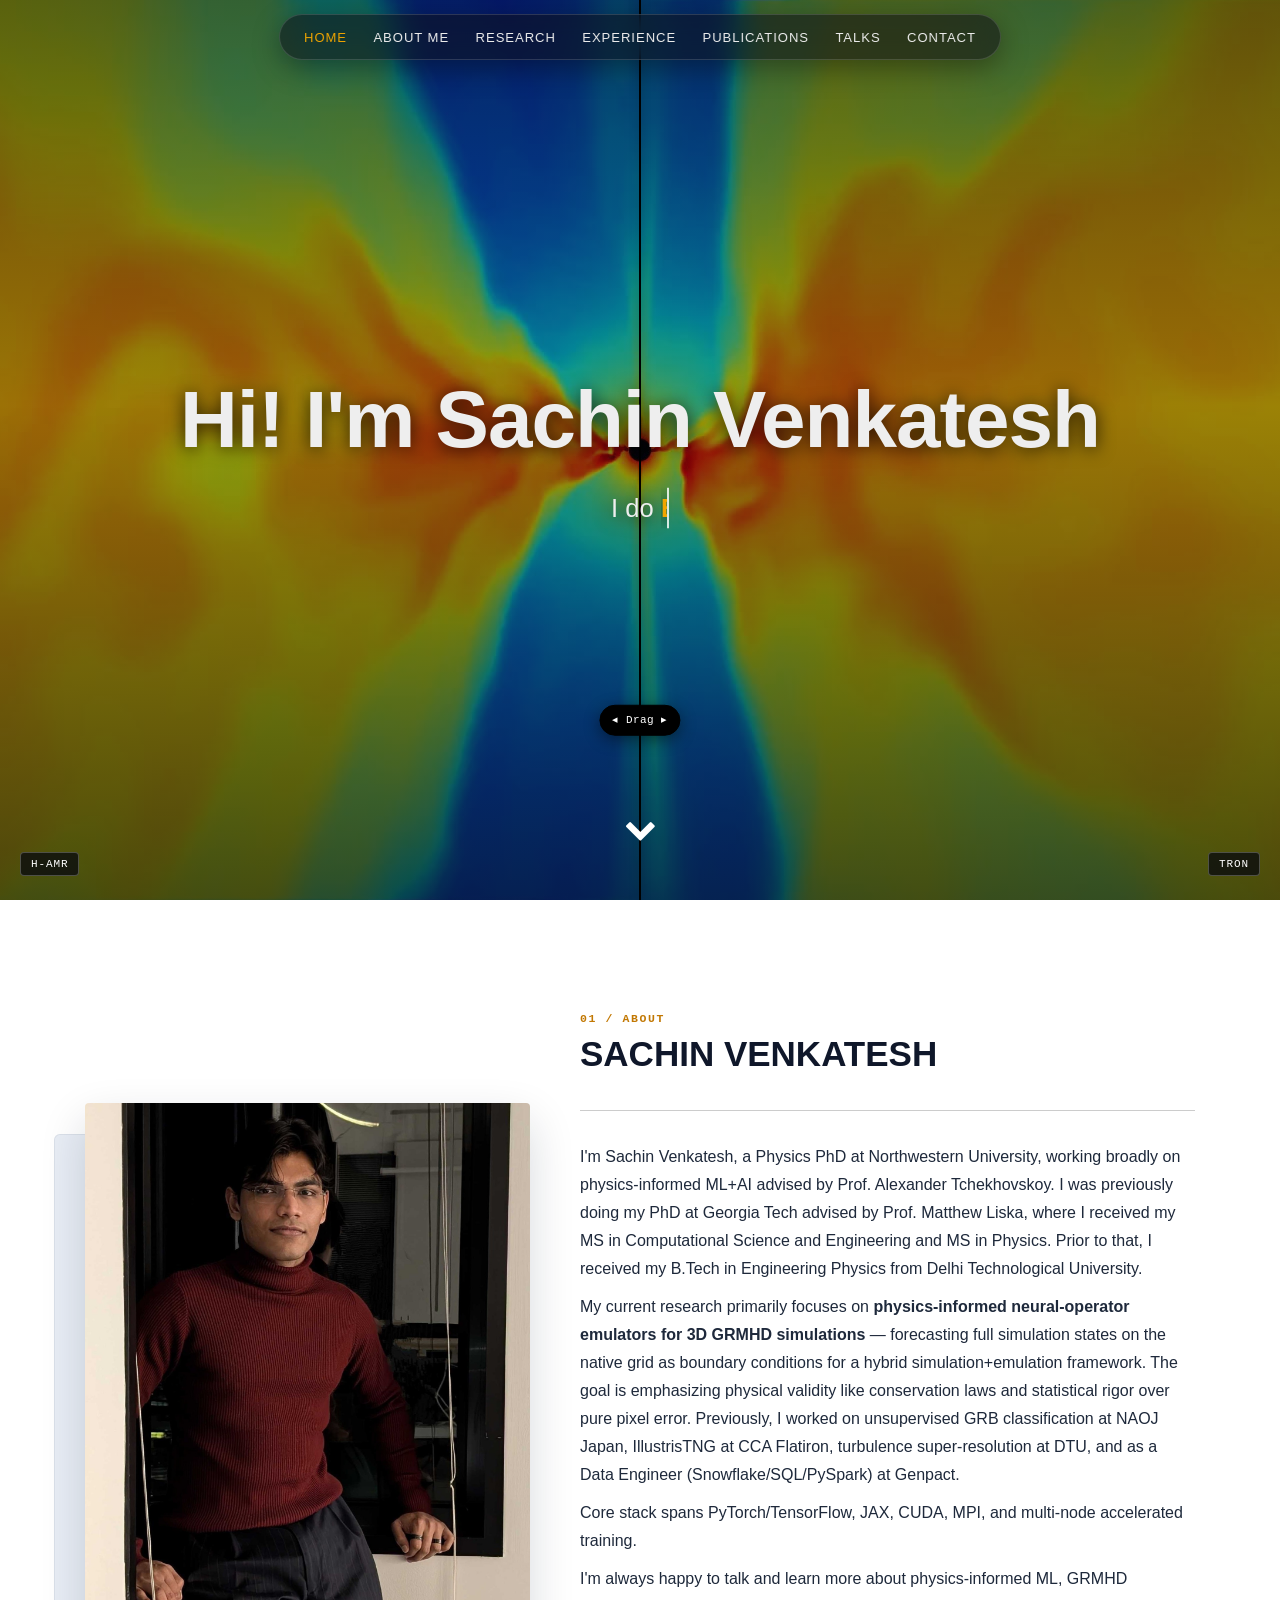
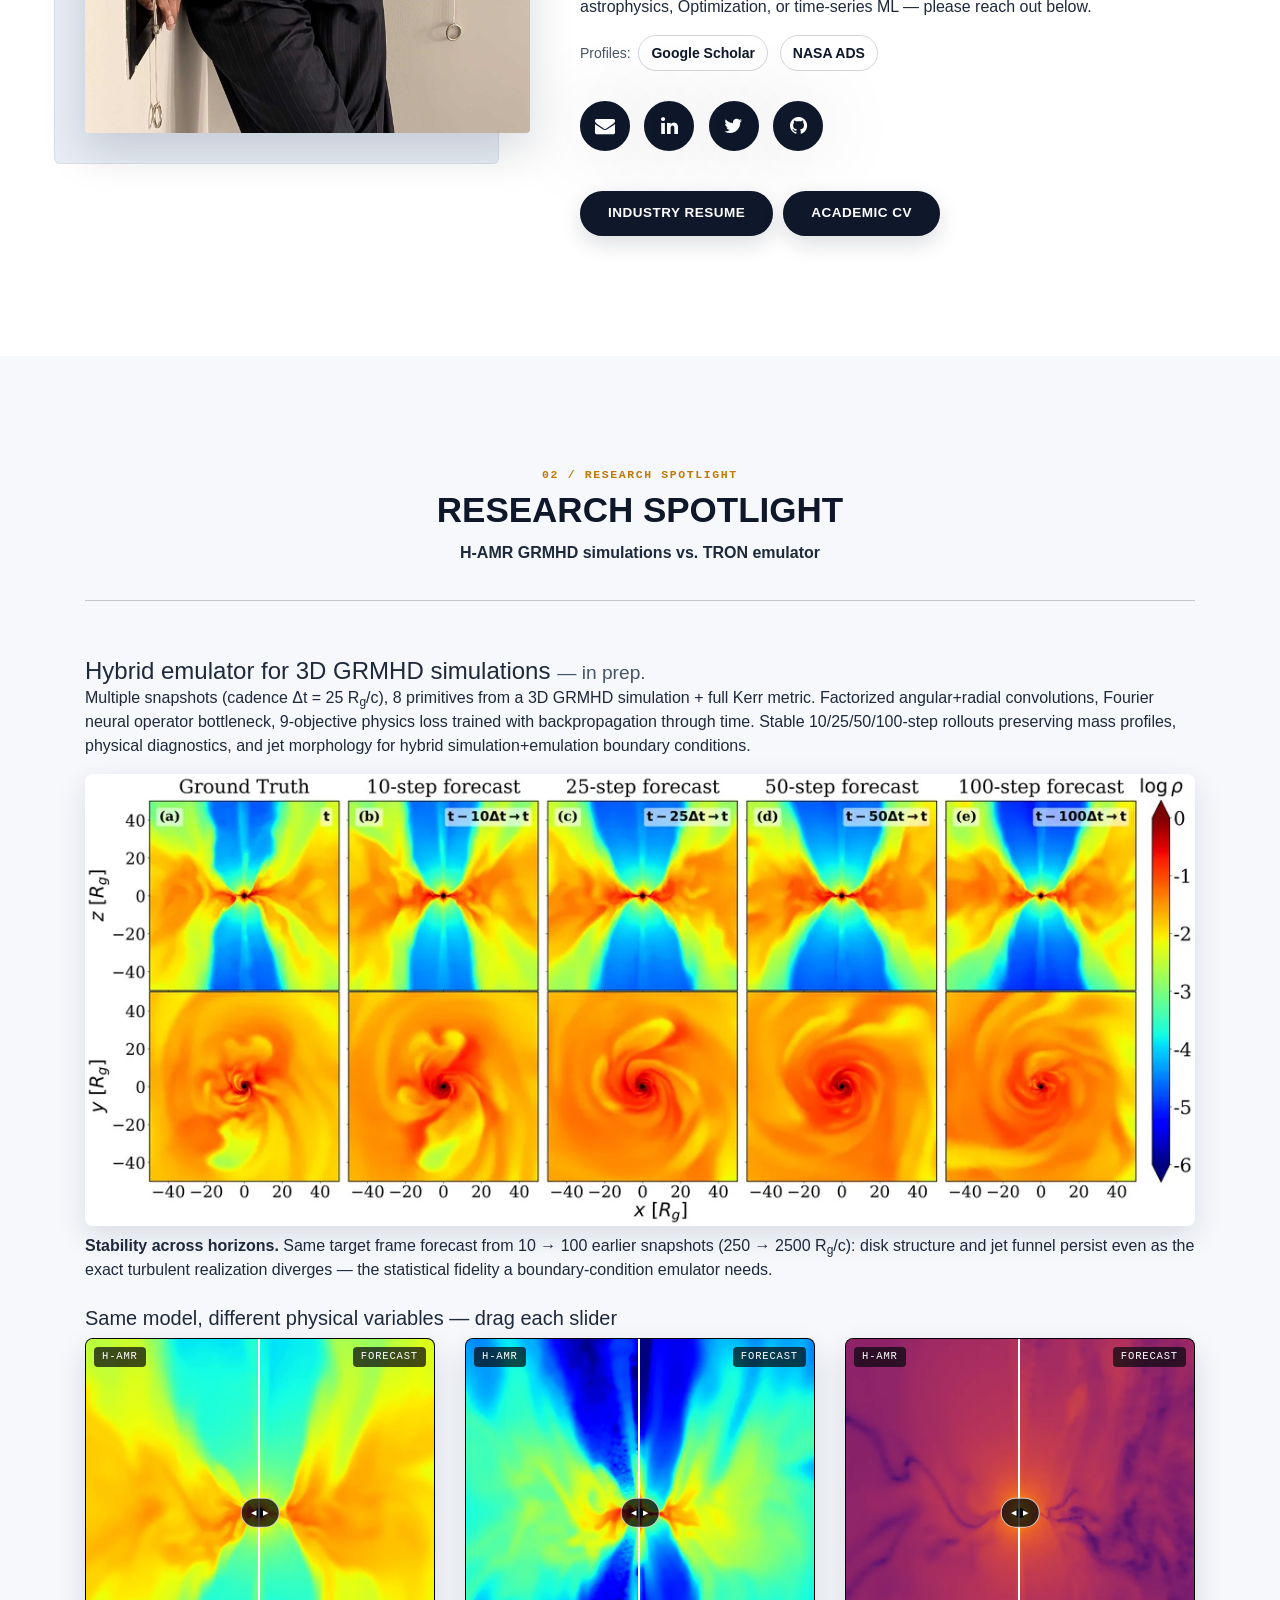
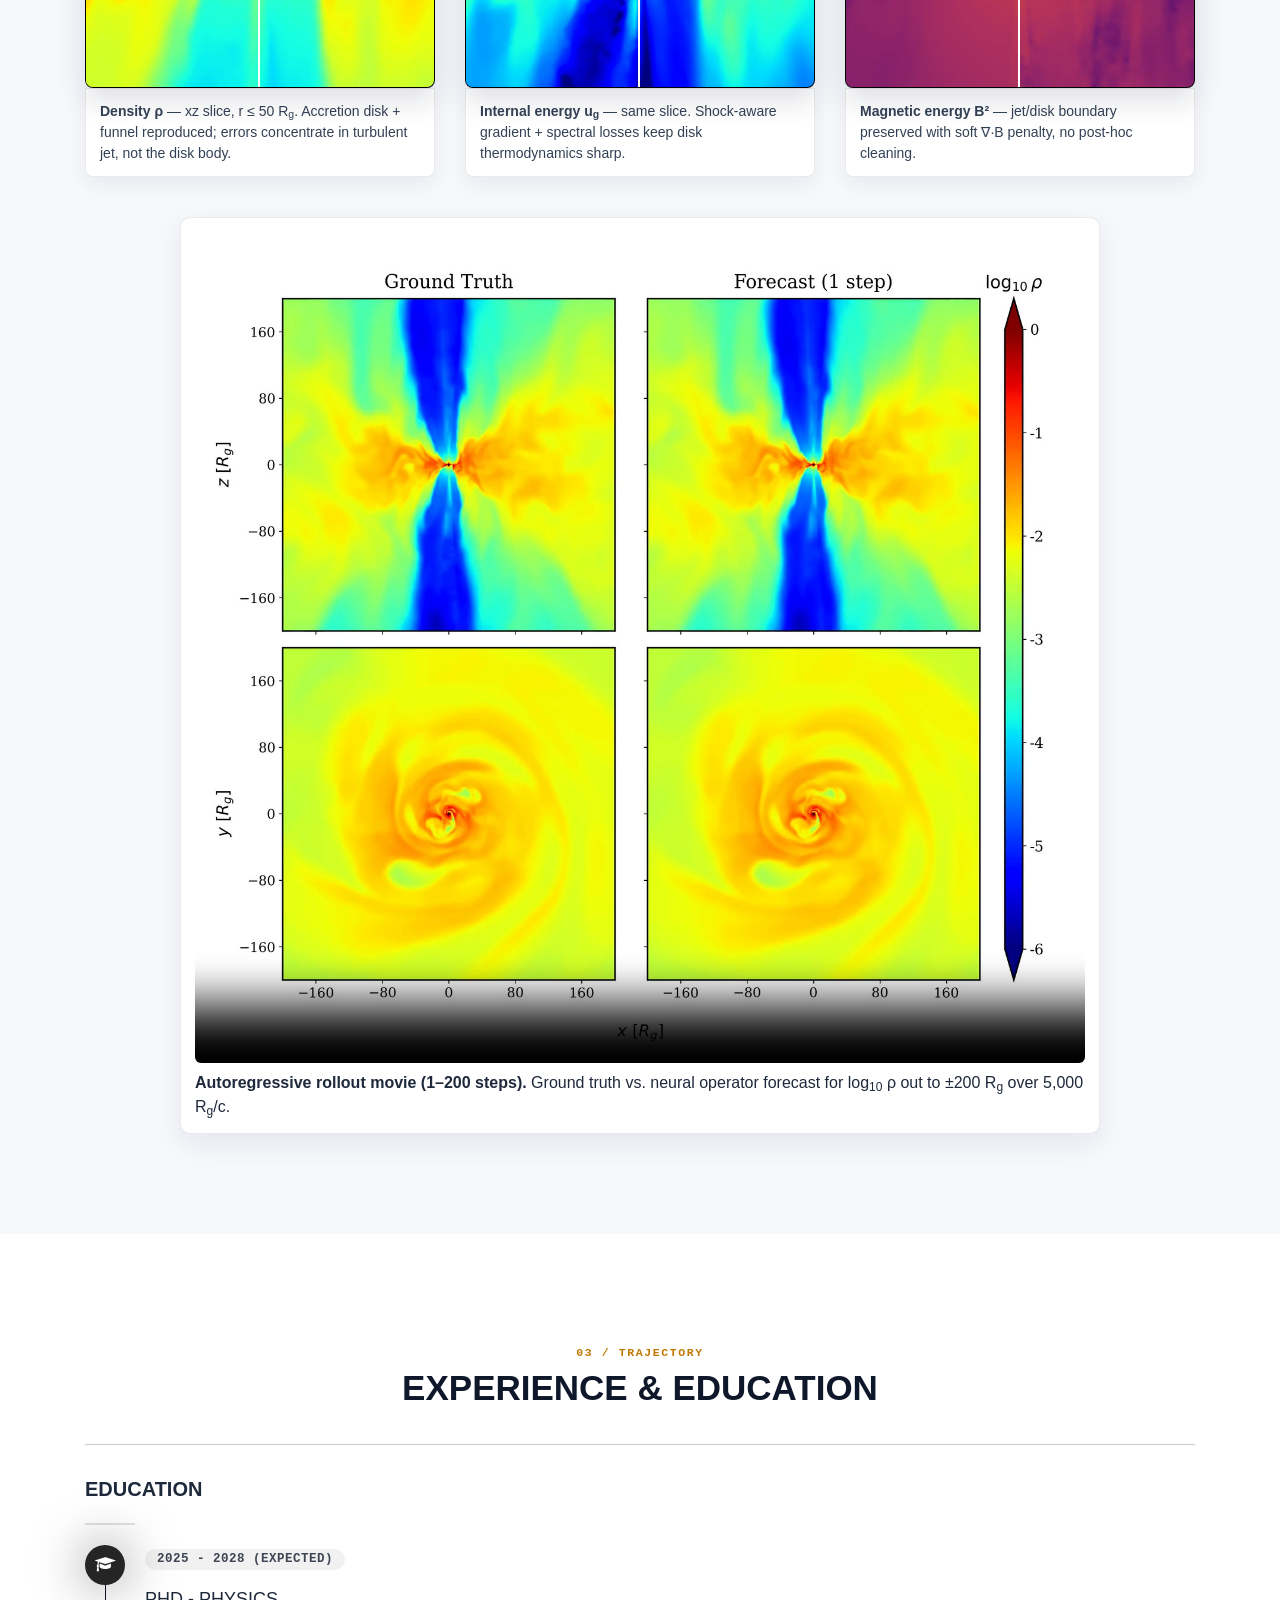
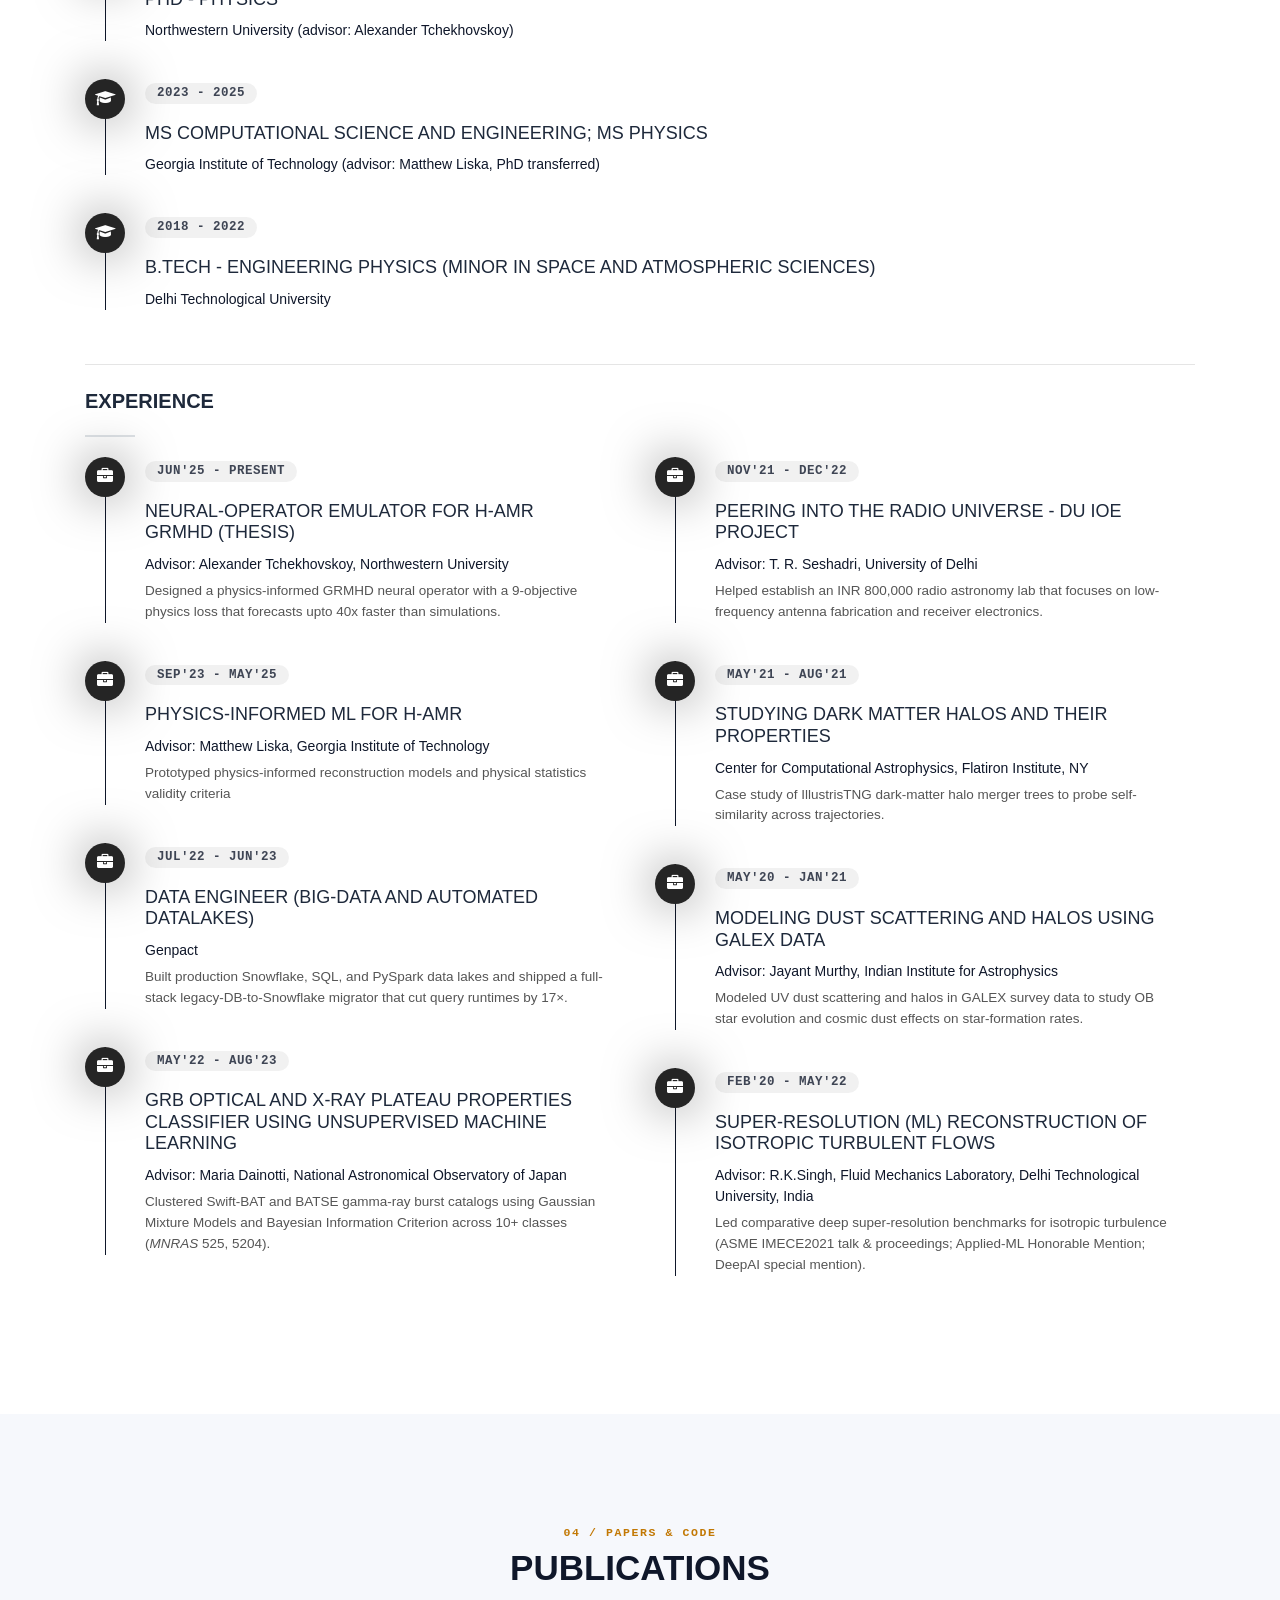
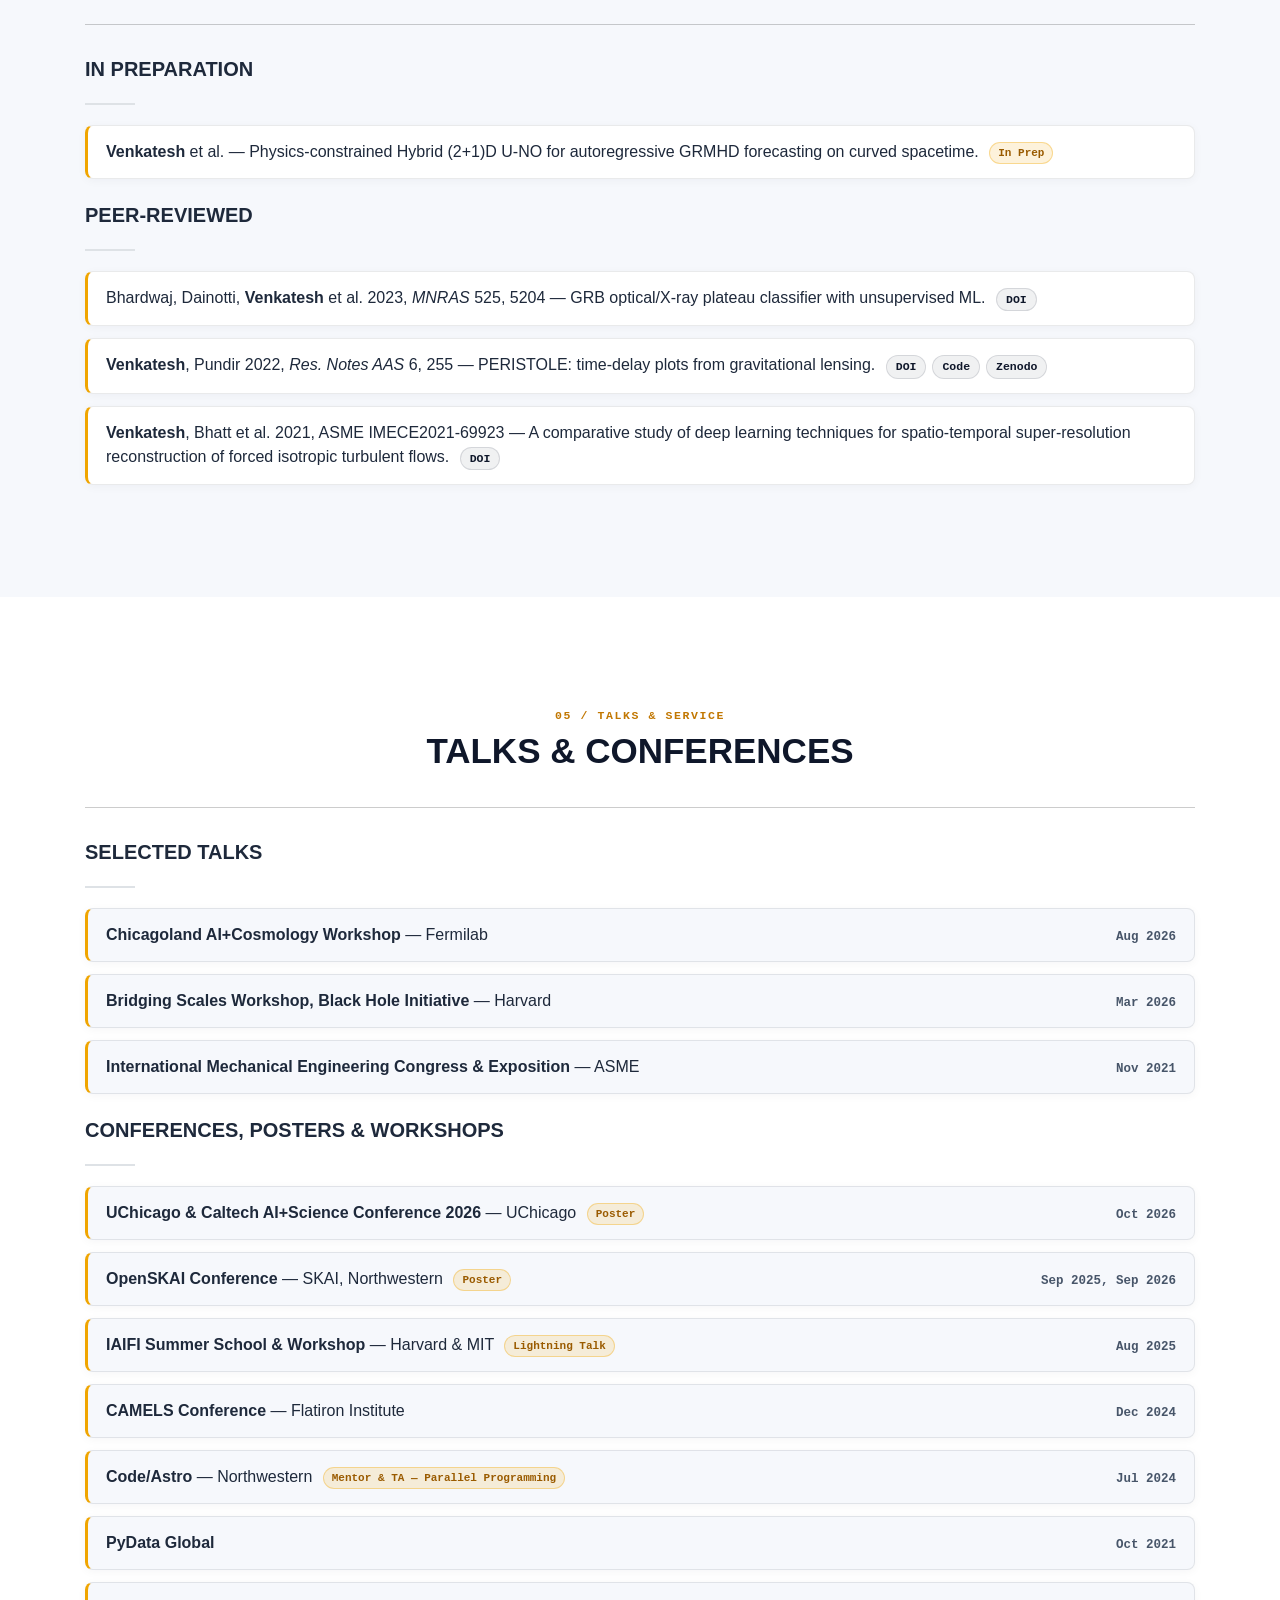
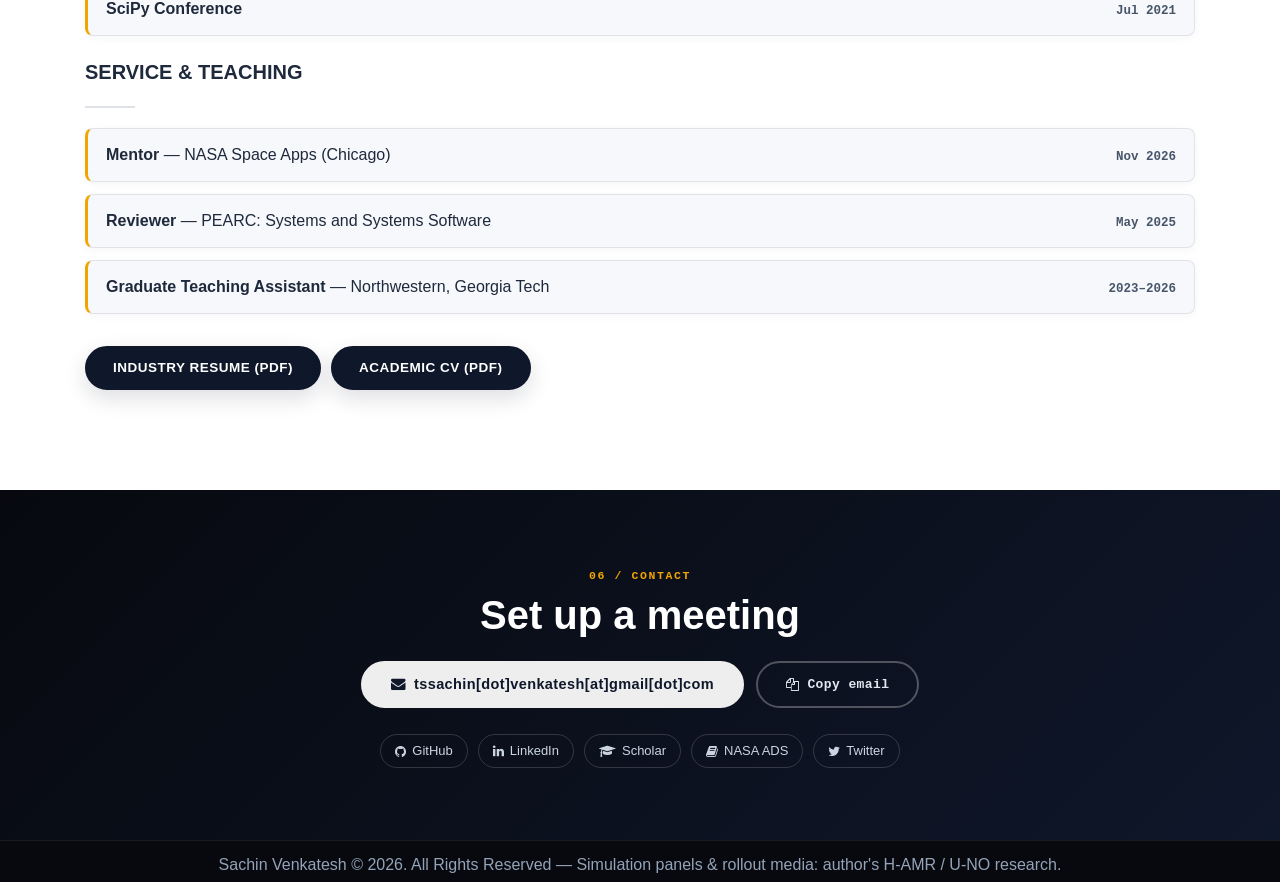
==== commit d68dc4ad: "Update index.html" ====
--- a/index.html
+++ b/index.html
@@ -187,7 +187,7 @@
                             <a target="_blank" rel="noopener noreferrer" href="https://github.com/centarsirius" aria-label="GitHub"><i class="fa fa-github"></i></a>
                         </div>
                         <span class="about-button">
-                            <a class="main-btn" href="cv/Sachin_resume_industry.pdf" target="_blank">Industry Resume</a>
+                            <a class="main-btn" href="cv/sachin_resume_industry.pdf" target="_blank">Industry Resume</a>
                             <a class="main-btn" href="cv/Sachin_cv_academic.pdf" target="_blank">Academic CV</a>
                         </span>
                     </div>
